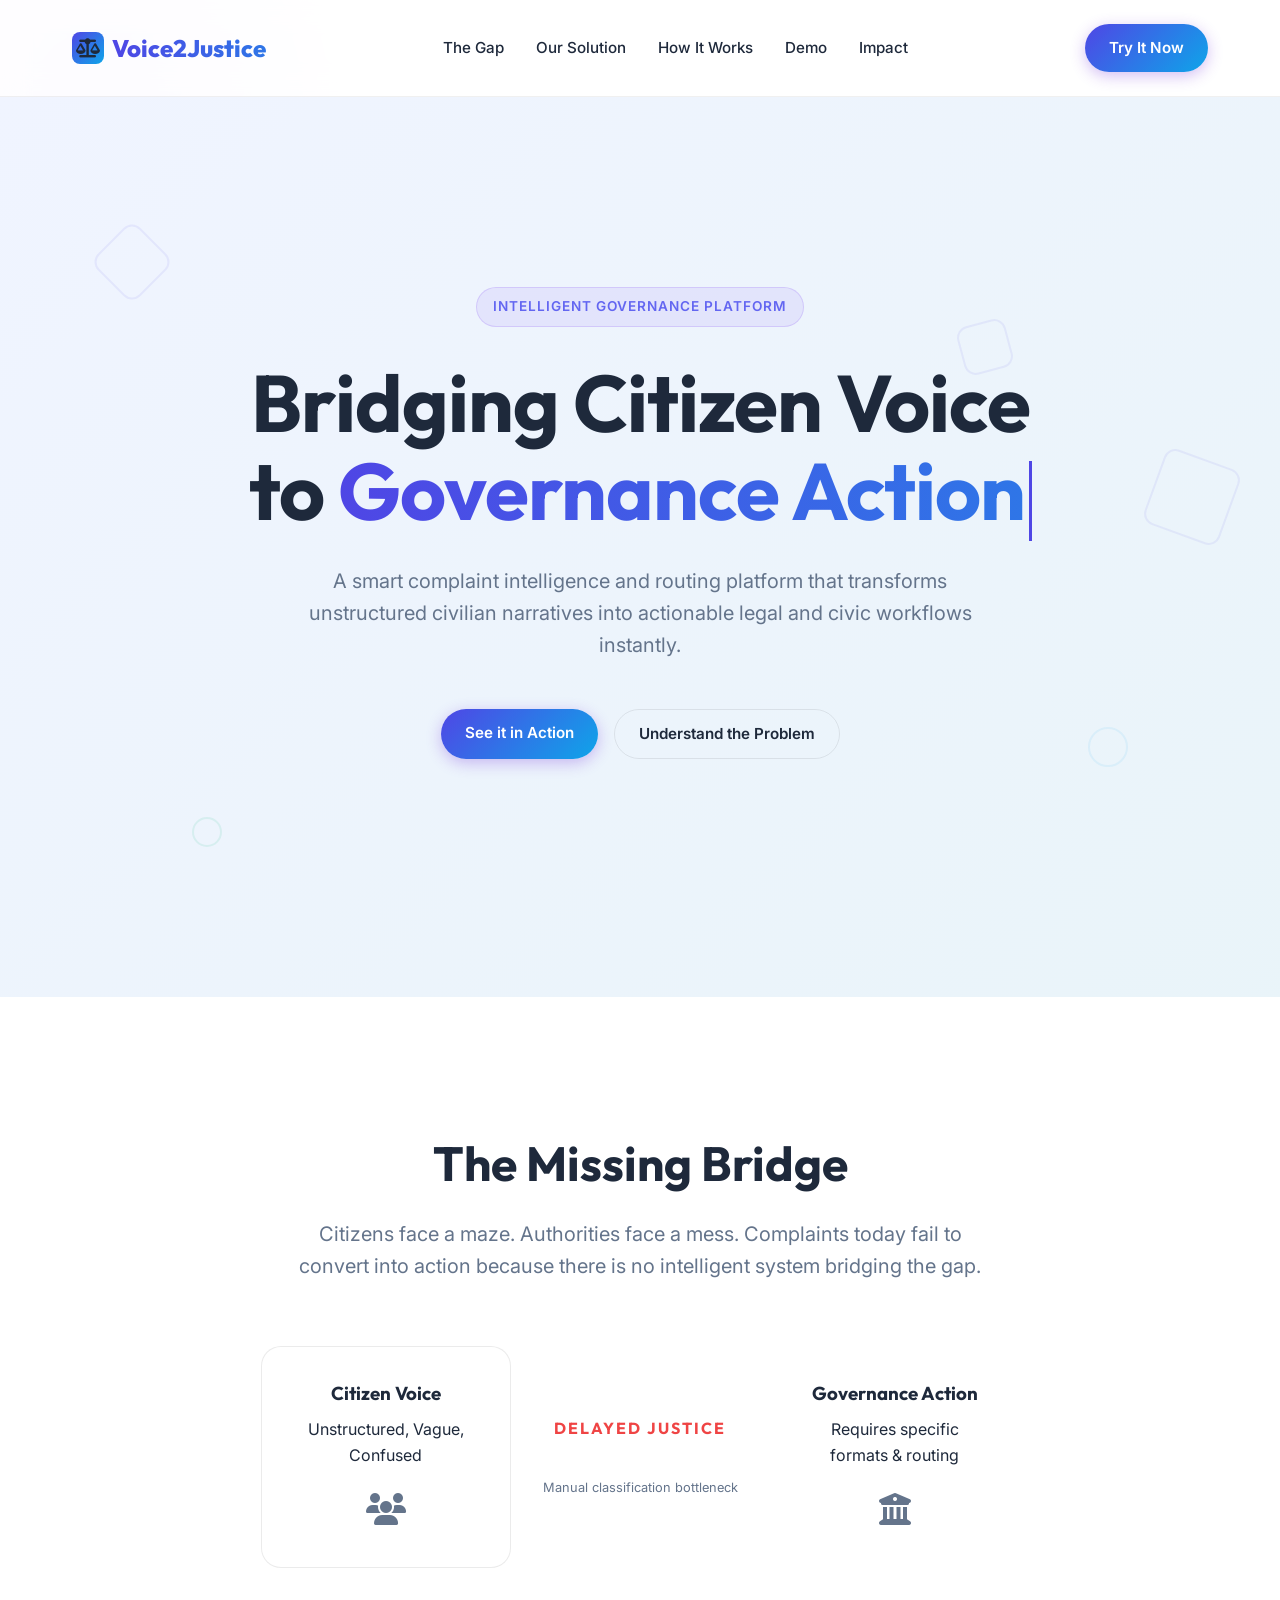
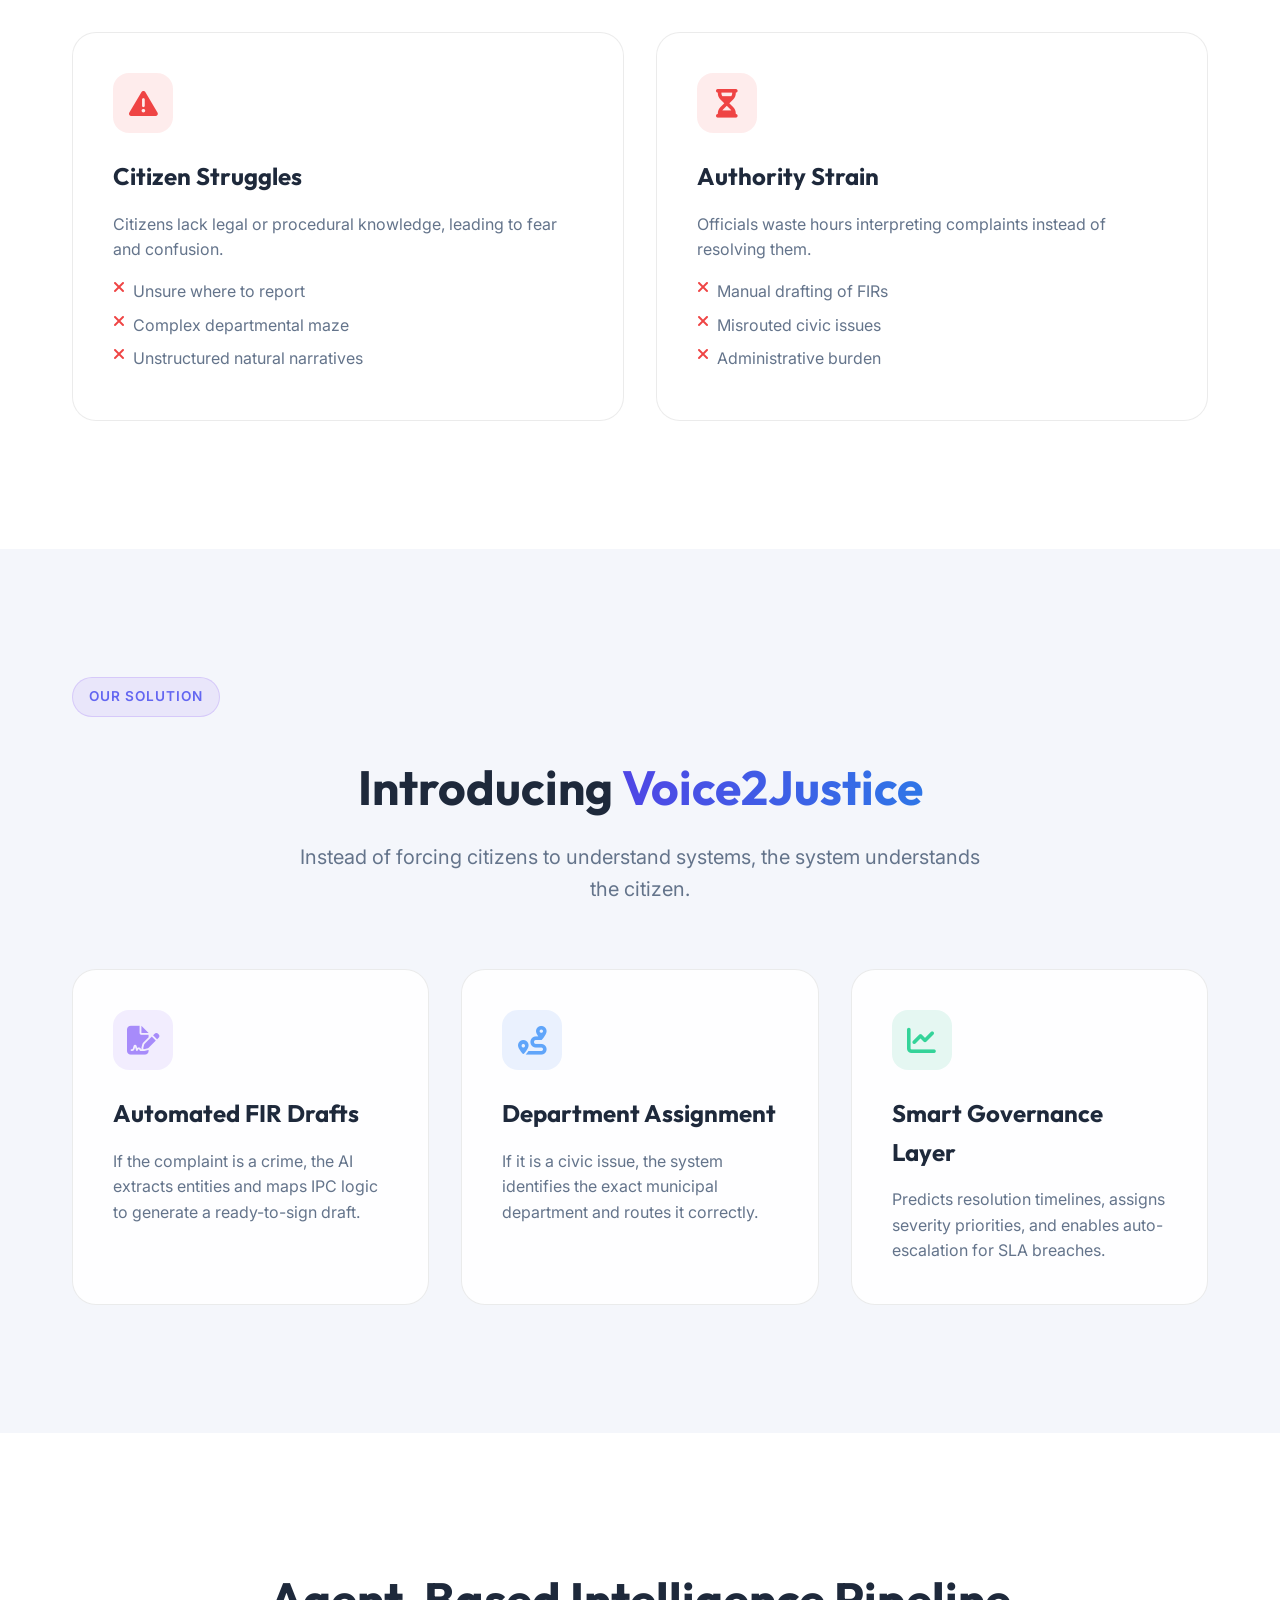
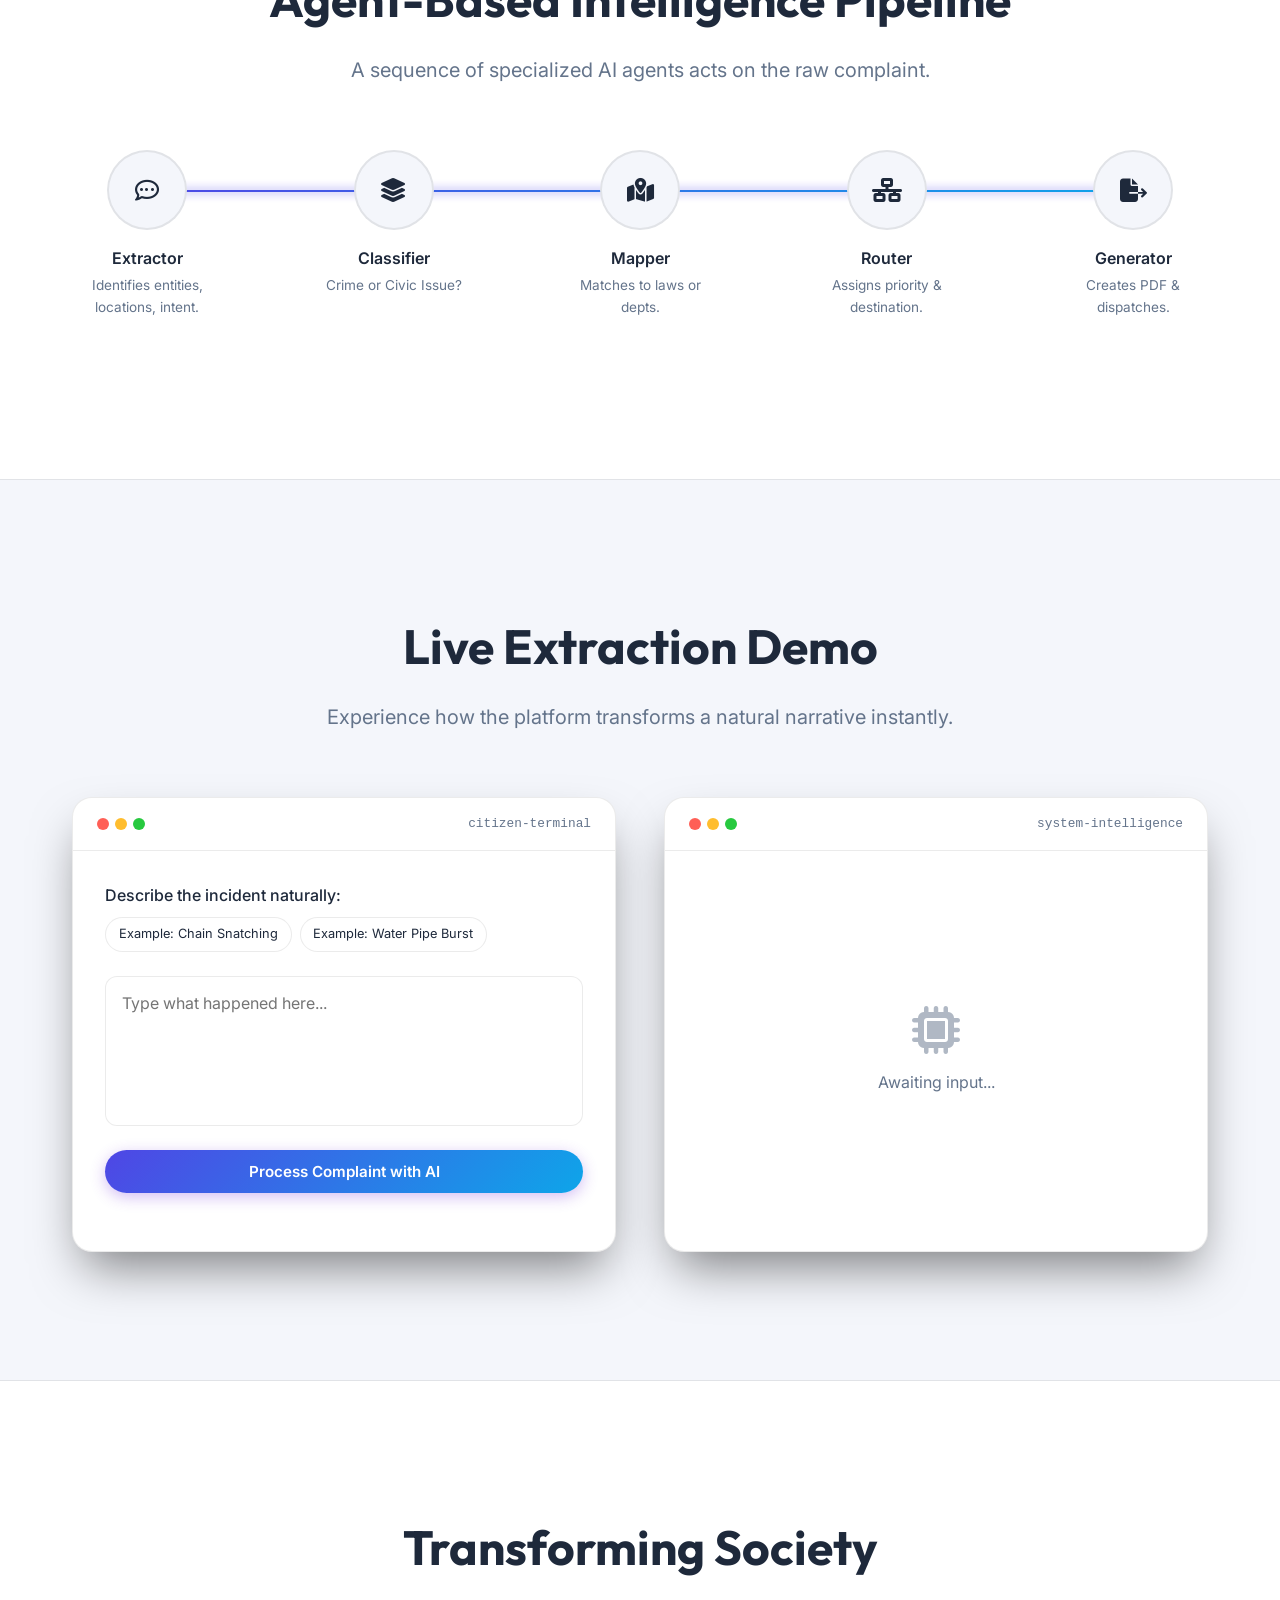
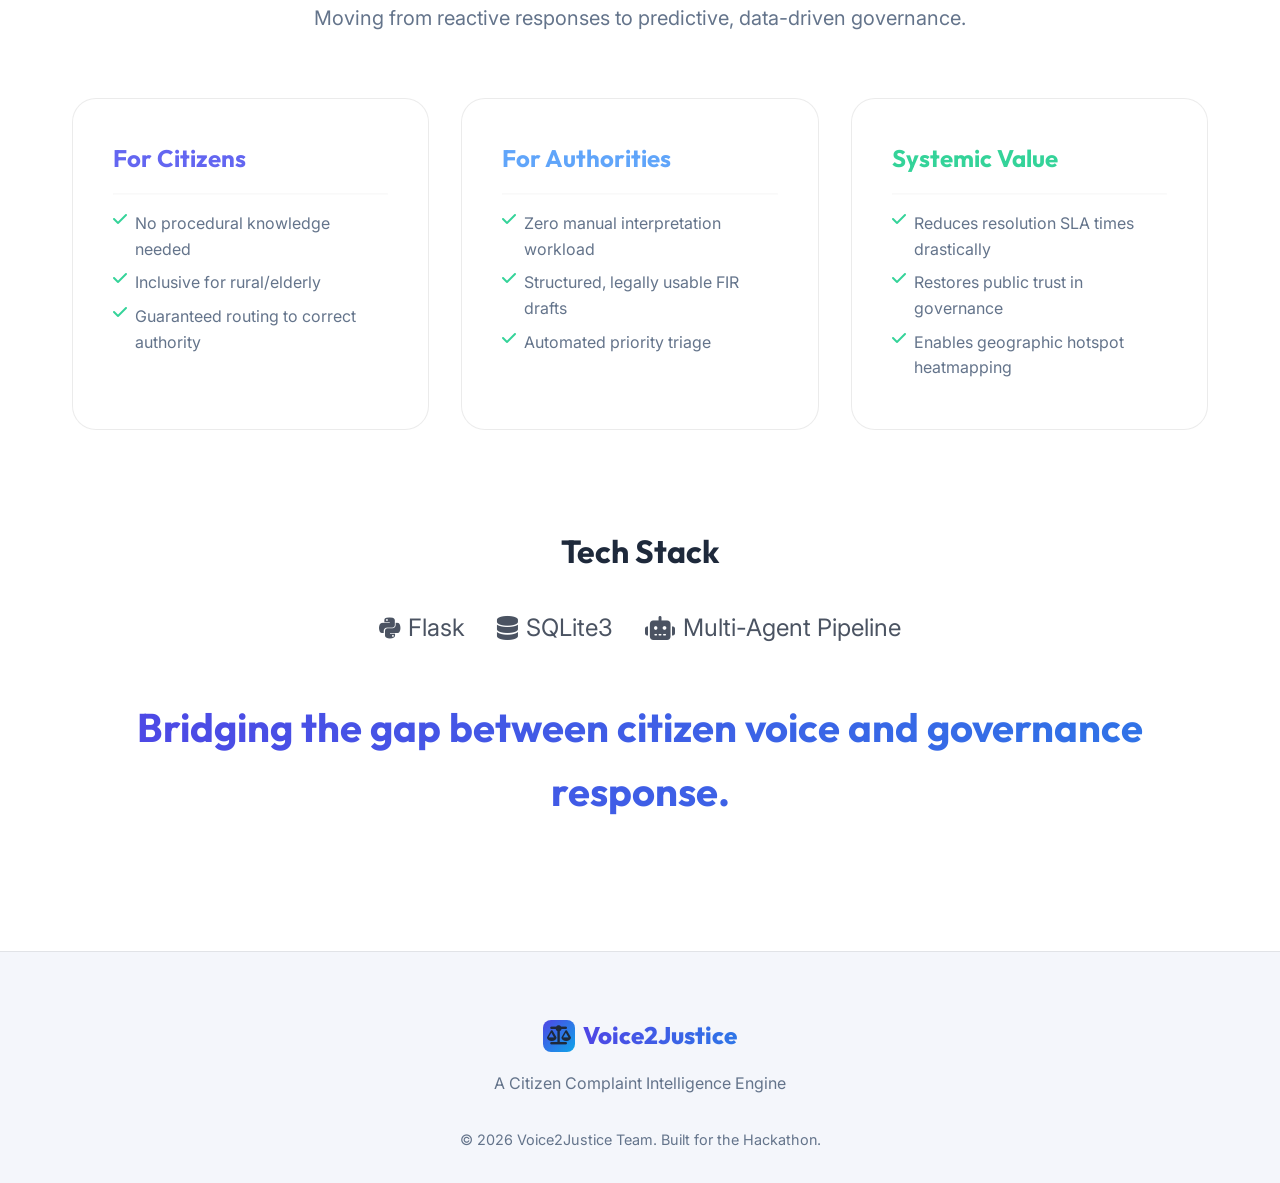
==== index.html @ aa85184d "Add files via upload" ====
<!DOCTYPE html>
<html lang="en">

<head>
    <meta charset="UTF-8">
    <meta name="viewport" content="width=device-width, initial-scale=1.0">
    <title>Voice2Justice | Citizen Complaint Intelligence</title>
    <meta name="description" content="A Citizen Complaint Intelligence & Governance Routing Platform.">
    <link rel="stylesheet" href="https://cdnjs.cloudflare.com/ajax/libs/font-awesome/6.4.0/css/all.min.css">
    <link
        href="https://fonts.googleapis.com/css2?family=Outfit:wght@300;400;500;600;700;800&family=Inter:wght@400;500;600&display=swap"
        rel="stylesheet">
    <style>
        :root {
            --bg-dark: #ffffff;
            --bg-darker: #f4f6fb;
            --bg-card: rgba(255, 255, 255, .9);
            --border-light: rgba(0, 0, 0, .08);
            --primary: #4f46e5;
            --primary-light: #6366f1;
            --secondary: #0ea5e9;
            --accent: #10b981;
            --accent-red: #ef4444;
            --text-main: #1e293b;
            --text-muted: #64748b;
            --gradient-main: linear-gradient(135deg, #4f46e5 0%, #0ea5e9 100%);
            --gradient-text: linear-gradient(to right, #4f46e5, #0ea5e9);
            --glass-bg: rgba(255, 255, 255, .85);
            --glass-border: rgba(0, 0, 0, .06);
            --glass-blur: blur(14px)
        }

        * {
            margin: 0;
            padding: 0;
            box-sizing: border-box
        }

        html {
            scroll-behavior: smooth;
            font-family: 'Inter', sans-serif;
            color: var(--text-main);
            background-color: var(--bg-dark)
        }

        body {
            overflow-x: hidden;
            line-height: 1.6
        }

        h1,
        h2,
        h3,
        h4,
        .brand {
            font-family: 'Outfit', sans-serif
        }

        .bg-glow {
            position: fixed;
            width: 600px;
            height: 600px;
            background: radial-gradient(circle, rgba(139, 92, 246, .15) 0%, rgba(10, 10, 15, 0) 70%);
            top: -200px;
            left: -200px;
            border-radius: 50%;
            pointer-events: none;
            z-index: -1
        }

        .bg-glow-2 {
            position: fixed;
            width: 500px;
            height: 500px;
            background: radial-gradient(circle, rgba(37, 99, 235, .1) 0%, rgba(10, 10, 15, 0) 70%);
            bottom: -100px;
            right: -100px;
            border-radius: 50%;
            pointer-events: none;
            z-index: -1
        }

        .container {
            max-width: 1200px;
            margin: 0 auto;
            padding: 0 2rem
        }

        .text-gradient {
            background: var(--gradient-text);
            -webkit-background-clip: text;
            -webkit-text-fill-color: transparent;
            background-clip: text
        }

        .section-title {
            font-size: 3rem;
            font-weight: 700;
            margin-bottom: 1rem;
            text-align: center
        }

        .section-subtitle {
            text-align: center;
            color: var(--text-muted);
            font-size: 1.25rem;
            max-width: 700px;
            margin: 0 auto 4rem auto
        }

        section {
            padding: 8rem 0
        }

        nav {
            position: fixed;
            top: 0;
            width: 100%;
            padding: 1.5rem 0;
            background: var(--glass-bg);
            backdrop-filter: var(--glass-blur);
            -webkit-backdrop-filter: var(--glass-blur);
            border-bottom: 1px solid var(--glass-border);
            z-index: 100;
            transition: all .3s ease
        }

        .nav-content {
            display: flex;
            justify-content: space-between;
            align-items: center
        }

        .logo {
            font-size: 1.5rem;
            font-weight: 800;
            display: flex;
            align-items: center;
            gap: .5rem
        }

        .logo-icon {
            width: 32px;
            height: 32px;
            background: var(--gradient-main);
            border-radius: 8px;
            display: flex;
            align-items: center;
            justify-content: center;
            font-size: 1.2rem
        }

        .nav-links {
            display: flex;
            gap: 2rem;
            list-style: none
        }

        .nav-links a {
            color: var(--text-main);
            text-decoration: none;
            font-size: .95rem;
            font-weight: 500;
            transition: color .3s ease
        }

        .nav-links a:hover {
            color: var(--primary-light)
        }

        .btn {
            padding: .75rem 1.5rem;
            border-radius: 30px;
            font-weight: 600;
            text-decoration: none;
            transition: all .3s ease;
            cursor: pointer;
            border: none;
            font-family: inherit;
            font-size: .95rem
        }

        .btn-primary {
            background: var(--gradient-main);
            color: #fff;
            box-shadow: 0 4px 15px rgba(109, 40, 217, .3)
        }

        .btn-primary:hover {
            transform: translateY(-2px);
            box-shadow: 0 8px 25px rgba(109, 40, 217, .5)
        }

        .btn-outline {
            background: transparent;
            border: 1px solid var(--border-light);
            color: var(--text-main)
        }

        .btn-outline:hover {
            border-color: var(--primary-light);
            background: rgba(139, 92, 246, .1)
        }

        .hero {
            min-height: 100vh;
            display: flex;
            align-items: center;
            padding-top: 5rem;
            position: relative
        }

        .hero-content {
            text-align: center;
            max-width: 900px;
            margin: 0 auto
        }

        .badge {
            display: inline-block;
            padding: .5rem 1rem;
            background: rgba(139, 92, 246, .1);
            border: 1px solid rgba(139, 92, 246, .2);
            border-radius: 20px;
            color: var(--primary-light);
            font-size: .85rem;
            font-weight: 600;
            letter-spacing: 1px;
            text-transform: uppercase;
            margin-bottom: 2rem
        }

        .hero h1 {
            font-size: 5rem;
            line-height: 1.1;
            margin-bottom: 1.5rem;
            letter-spacing: -1px
        }

        .hero p {
            font-size: 1.25rem;
            color: var(--text-muted);
            margin-bottom: 3rem;
            max-width: 700px;
            margin-left: auto;
            margin-right: auto
        }

        .hero-cta {
            display: flex;
            gap: 1rem;
            justify-content: center
        }

        .problem-grid,
        .solution-grid,
        .impact-grid {
            display: grid;
            grid-template-columns: repeat(auto-fit, minmax(300px, 1fr));
            gap: 2rem;
            margin-top: 4rem
        }

        .card {
            background: var(--bg-card);
            border: 1px solid var(--border-light);
            border-radius: 24px;
            padding: 2.5rem;
            transition: all .4s ease;
            position: relative;
            overflow: hidden
        }

        .card::before {
            content: '';
            position: absolute;
            top: 0;
            left: 0;
            width: 100%;
            height: 100%;
            background: linear-gradient(135deg, rgba(255, 255, 255, .05) 0%, rgba(255, 255, 255, 0) 100%);
            opacity: 0;
            transition: opacity .4s ease
        }

        .card:hover {
            transform: translateY(-10px);
            border-color: rgba(255, 255, 255, .2);
            box-shadow: 0 20px 40px rgba(0, 0, 0, .4)
        }

        .card:hover::before {
            opacity: 1
        }

        .card-icon {
            width: 60px;
            height: 60px;
            border-radius: 16px;
            display: flex;
            align-items: center;
            justify-content: center;
            font-size: 1.8rem;
            margin-bottom: 1.5rem;
            background: rgba(255, 255, 255, .05)
        }

        .icon-red {
            background: rgba(239, 68, 68, .1);
            color: #ef4444
        }

        .icon-purple {
            background: rgba(139, 92, 246, .1);
            color: #a78bfa
        }

        .icon-green {
            background: rgba(16, 185, 129, .1);
            color: #34d399
        }

        .icon-blue {
            background: rgba(59, 130, 246, .1);
            color: #60a5fa
        }

        .card h3 {
            font-size: 1.5rem;
            margin-bottom: 1rem
        }

        .card p {
            color: var(--text-muted)
        }

        .card ul {
            list-style-type: none;
            margin-top: 1rem
        }

        .card ul li {
            margin-bottom: .5rem;
            display: flex;
            align-items: flex-start;
            gap: .5rem;
            color: var(--text-muted)
        }

        .bridge-visual {
            display: flex;
            align-items: center;
            justify-content: center;
            gap: 2rem;
            margin: 4rem 0;
            flex-wrap: wrap
        }

        .bridge-node {
            background: var(--bg-card);
            border: 1px solid var(--border-light);
            padding: 2rem;
            border-radius: 20px;
            text-align: center;
            width: 250px;
            position: relative
        }

        .bridge-node h3 {
            margin-bottom: .5rem
        }

        .bridge-gap {
            display: flex;
            flex-direction: column;
            align-items: center;
            gap: 1rem
        }

        .gap-line {
            height: 4px;
            width: 100px;
            background: rgba(255, 255, 255, .1);
            position: relative;
            overflow: hidden
        }

        .gap-line::after {
            content: '';
            position: absolute;
            top: 0;
            left: -100%;
            width: 100%;
            height: 100%;
            background: var(--gradient-main);
            animation: slideRight 3s infinite ease-in-out
        }

        @keyframes slideRight {
            0% {
                left: -100%
            }

            50% {
                left: 0
            }

            100% {
                left: 100%
            }
        }

        .pipeline {
            display: flex;
            justify-content: space-between;
            margin-top: 4rem;
            position: relative;
            overflow-x: auto;
            padding-bottom: 2rem
        }

        .pipeline::before {
            content: '';
            position: absolute;
            top: 40px;
            left: 5%;
            right: 5%;
            height: 2px;
            background: var(--border-light);
            z-index: 0
        }

        .pipeline::after {
            content: '';
            position: absolute;
            top: 40px;
            left: 5%;
            width: 0;
            height: 2px;
            background: var(--gradient-main);
            z-index: 1;
            transition: width 1s ease;
            box-shadow: 0 0 10px var(--primary)
        }

        .pipeline.animated::after {
            width: 90%
        }

        .pipeline-step {
            position: relative;
            z-index: 2;
            display: flex;
            flex-direction: column;
            align-items: center;
            text-align: center;
            width: 150px;
            opacity: 0;
            transform: translateY(20px);
            transition: all .5s ease
        }

        .pipeline.animated .pipeline-step {
            opacity: 1;
            transform: translateY(0)
        }

        .pipeline.animated .pipeline-step:nth-child(1) {
            transition-delay: .2s
        }

        .pipeline.animated .pipeline-step:nth-child(2) {
            transition-delay: .4s
        }

        .pipeline.animated .pipeline-step:nth-child(3) {
            transition-delay: .6s
        }

        .pipeline.animated .pipeline-step:nth-child(4) {
            transition-delay: .8s
        }

        .pipeline.animated .pipeline-step:nth-child(5) {
            transition-delay: 1s
        }

        .step-icon {
            width: 80px;
            height: 80px;
            background: var(--bg-darker);
            border: 2px solid var(--border-light);
            border-radius: 50%;
            display: flex;
            align-items: center;
            justify-content: center;
            font-size: 1.5rem;
            margin-bottom: 1rem;
            transition: all .3s ease
        }

        .pipeline.animated .pipeline-step:hover .step-icon {
            background: var(--primary);
            border-color: var(--primary-light);
            box-shadow: 0 0 20px rgba(139, 92, 246, .4);
            transform: scale(1.1)
        }

        .step-title {
            font-weight: 600;
            margin-bottom: .25rem
        }

        .step-desc {
            font-size: .85rem;
            color: var(--text-muted)
        }

        .demo-section {
            background: var(--bg-darker);
            position: relative;
            border-top: 1px solid var(--border-light);
            border-bottom: 1px solid var(--border-light)
        }

        .demo-container {
            display: flex;
            gap: 3rem;
            margin-top: 3rem;
            align-items: flex-start
        }

        .demo-input-card,
        .demo-output-card {
            flex: 1;
            background: var(--bg-dark);
            border: 1px solid var(--border-light);
            border-radius: 20px;
            overflow: hidden;
            box-shadow: 0 25px 50px -12px rgba(0, 0, 0, .5)
        }

        .demo-header {
            padding: 1rem 1.5rem;
            background: rgba(255, 255, 255, .02);
            border-bottom: 1px solid var(--border-light);
            display: flex;
            align-items: center;
            justify-content: space-between
        }

        .mac-dots {
            display: flex;
            gap: 6px
        }

        .dot {
            width: 12px;
            height: 12px;
            border-radius: 50%
        }

        .dot:nth-child(1) {
            background: #ff5f56
        }

        .dot:nth-child(2) {
            background: #ffbd2e
        }

        .dot:nth-child(3) {
            background: #27c93f
        }

        .demo-body {
            padding: 2rem;
            min-height: 400px;
            display: flex;
            flex-direction: column
        }

        .demo-textarea {
            width: 100%;
            height: 150px;
            background: rgba(255, 255, 255, .03);
            border: 1px solid var(--border-light);
            border-radius: 12px;
            padding: 1rem;
            color: var(--text-main);
            font-family: inherit;
            font-size: 1rem;
            resize: none;
            margin-bottom: 1.5rem;
            transition: all .3s
        }

        .demo-textarea:focus {
            outline: none;
            border-color: var(--primary);
            background: rgba(139, 92, 246, .05)
        }

        .demo-suggestions {
            display: flex;
            gap: .5rem;
            margin-bottom: 1.5rem;
            flex-wrap: wrap
        }

        .suggestion {
            padding: .4rem .8rem;
            background: rgba(255, 255, 255, .05);
            border: 1px solid var(--border-light);
            border-radius: 20px;
            font-size: .8rem;
            cursor: pointer;
            transition: all .2s;
            color: var(--text-main)
        }

        .suggestion:hover {
            background: rgba(255, 255, 255, .1)
        }

        .output-placeholder {
            display: flex;
            flex-direction: column;
            align-items: center;
            justify-content: center;
            height: 100%;
            color: var(--text-muted);
            flex: 1
        }

        .output-placeholder i {
            font-size: 3rem;
            margin-bottom: 1rem;
            opacity: .5
        }

        .processing-state {
            display: none;
            flex-direction: column;
            align-items: center;
            justify-content: center;
            flex: 1
        }

        .spinner {
            width: 50px;
            height: 50px;
            border: 3px solid rgba(139, 92, 246, .3);
            border-radius: 50%;
            border-top-color: var(--primary);
            animation: spin 1s ease-in-out infinite;
            margin-bottom: 1rem
        }

        @keyframes spin {
            to {
                transform: rotate(360deg)
            }
        }

        .output-result {
            display: none;
            flex-direction: column;
            gap: 1rem;
            animation: fadeIn .5s ease
        }

        @keyframes fadeIn {
            from {
                opacity: 0;
                transform: translateY(10px)
            }

            to {
                opacity: 1;
                transform: translateY(0)
            }
        }

        .result-card {
            background: rgba(255, 255, 255, .03);
            border: 1px solid var(--border-light);
            border-radius: 12px;
            padding: 1.5rem
        }

        .result-header {
            display: flex;
            justify-content: space-between;
            margin-bottom: 1rem;
            padding-bottom: .5rem;
            border-bottom: 1px solid var(--border-light);
            flex-wrap: wrap;
            gap: .5rem
        }

        .result-tag {
            padding: .2rem .6rem;
            border-radius: 12px;
            font-size: .75rem;
            font-weight: 600;
            text-transform: uppercase
        }

        .tag-crime {
            background: rgba(239, 68, 68, .2);
            color: #fca5a5
        }

        .tag-civic {
            background: rgba(59, 130, 246, .2);
            color: #93c5fd
        }

        .result-row {
            display: flex;
            margin-bottom: .5rem
        }

        .result-label {
            width: 120px;
            color: var(--text-muted);
            font-size: .85rem;
            text-transform: uppercase;
            font-weight: 600;
            flex-shrink: 0
        }

        .result-value {
            flex: 1;
            font-weight: 500
        }

        footer {
            background: var(--bg-darker);
            padding: 4rem 0 2rem;
            border-top: 1px solid var(--border-light);
            text-align: center
        }

        .footer-content {
            margin-bottom: 2rem
        }

        .copyright {
            color: var(--text-muted);
            font-size: .9rem
        }

        .fade-up {
            opacity: 0;
            transform: translateY(30px);
            transition: opacity .8s ease, transform .8s ease
        }

        .fade-up.visible {
            opacity: 1;
            transform: translateY(0)
        }

        @media(max-width:900px) {
            .hero h1 {
                font-size: 3.5rem
            }

            .demo-container {
                flex-direction: column
            }

            .pipeline {
                flex-direction: column;
                align-items: flex-start;
                gap: 2rem;
                padding-left: 2rem
            }

            .pipeline::before {
                top: 0;
                left: 40px;
                width: 2px;
                height: 100%
            }

            .pipeline::after {
                top: 0;
                left: 40px;
                width: 2px;
                height: 0;
                transition: height 1s ease
            }

            .pipeline.animated::after {
                width: 2px;
                height: 90%
            }

            .pipeline-step {
                flex-direction: row;
                text-align: left;
                width: 100%;
                gap: 1.5rem
            }

            .step-icon {
                margin-bottom: 0;
                width: 60px;
                height: 60px;
                z-index: 10;
                background: var(--bg-dark)
            }
        }

        @media(max-width:600px) {
            .hero h1 {
                font-size: 2.5rem
            }

            .section-title {
                font-size: 2rem
            }

            .nav-links {
                display: none
            }
        }

        /* Animated Background */
        #particles-canvas {
            position: fixed;
            top: 0;
            left: 0;
            width: 100%;
            height: 100%;
            z-index: 0;
            pointer-events: none;
        }

        .bg-glow {
            animation: floatGlow1 8s ease-in-out infinite alternate;
        }

        .bg-glow-2 {
            animation: floatGlow2 10s ease-in-out infinite alternate;
        }

        @keyframes floatGlow1 {
            0% {
                transform: translate(0, 0) scale(1);
            }

            100% {
                transform: translate(80px, 60px) scale(1.2);
            }
        }

        @keyframes floatGlow2 {
            0% {
                transform: translate(0, 0) scale(1);
            }

            100% {
                transform: translate(-60px, -40px) scale(1.15);
            }
        }

        .hero {
            background: linear-gradient(135deg, #f0f4ff 0%, #e8f4f8 30%, #faf5ff 60%, #f0f9ff 100%);
            background-size: 400% 400%;
            animation: gradientShift 12s ease infinite;
        }

        @keyframes gradientShift {
            0% {
                background-position: 0% 50%;
            }

            50% {
                background-position: 100% 50%;
            }

            100% {
                background-position: 0% 50%;
            }
        }

        nav,
        section,
        footer {
            position: relative;
            z-index: 1;
        }

        /* ===== MORE ANIMATIONS ===== */

        /* Shimmer sweep on gradient text */
        .text-gradient {
            background-size: 200% auto;
            animation: shimmer 4s linear infinite;
        }

        @keyframes shimmer {
            0% {
                background-position: 0% center;
            }

            100% {
                background-position: 200% center;
            }
        }

        /* Pulse glow on card icons */
        .card-icon {
            animation: iconPulse 3s ease-in-out infinite;
        }

        @keyframes iconPulse {

            0%,
            100% {
                box-shadow: 0 0 0 0 rgba(79, 70, 229, 0);
            }

            50% {
                box-shadow: 0 0 20px 4px rgba(79, 70, 229, 0.12);
            }
        }

        /* 3D tilt on cards */
        .card {
            transform-style: preserve-3d;
            perspective: 1000px;
            transition: all 0.4s ease, transform 0.3s ease;
        }

        .card:hover {
            transform: translateY(-10px) rotateX(2deg) rotateY(-2deg);
            box-shadow: 0 25px 50px rgba(79, 70, 229, 0.08), 0 10px 20px rgba(0, 0, 0, 0.06);
        }

        /* Ripple effect on buttons */
        .btn {
            position: relative;
            overflow: hidden;
        }

        .btn::after {
            content: '';
            position: absolute;
            width: 0;
            height: 0;
            background: rgba(255, 255, 255, 0.3);
            border-radius: 50%;
            transform: translate(-50%, -50%);
            transition: width 0.6s ease, height 0.6s ease, opacity 0.6s ease;
            opacity: 0;
            pointer-events: none;
        }

        .btn:active::after {
            width: 300px;
            height: 300px;
            opacity: 1;
            transition: 0s;
        }

        /* Badge bounce entrance */
        .badge {
            animation: bounceIn 1s ease-out;
        }

        @keyframes bounceIn {
            0% {
                opacity: 0;
                transform: scale(0.3) translateY(-30px);
            }

            50% {
                opacity: 1;
                transform: scale(1.05) translateY(0);
            }

            70% {
                transform: scale(0.95);
            }

            100% {
                transform: scale(1);
            }
        }

        /* Hero H1 slide up entrance */
        .hero h1 {
            animation: slideUp 0.8s ease-out 0.3s both;
        }

        @keyframes slideUp {
            from {
                opacity: 0;
                transform: translateY(40px);
            }

            to {
                opacity: 1;
                transform: translateY(0);
            }
        }

        /* Hero paragraph fade in */
        .hero p {
            animation: slideUp 0.8s ease-out 0.6s both;
        }

        /* CTA buttons stagger */
        .hero-cta {
            animation: slideUp 0.8s ease-out 0.9s both;
        }

        /* Typing cursor */
        .typing-cursor {
            display: inline-block;
            width: 3px;
            height: 1em;
            background: var(--primary);
            margin-left: 4px;
            animation: blink 0.8s step-end infinite;
            vertical-align: text-bottom;
        }

        @keyframes blink {

            0%,
            100% {
                opacity: 1;
            }

            50% {
                opacity: 0;
            }
        }

        /* Floating geometric shapes */
        .floating-shapes {
            position: absolute;
            top: 0;
            left: 0;
            width: 100%;
            height: 100%;
            overflow: hidden;
            pointer-events: none;
            z-index: 0;
        }

        .shape {
            position: absolute;
            border: 2px solid rgba(79, 70, 229, 0.08);
            border-radius: 12px;
            animation: floatShape 15s ease-in-out infinite;
        }

        .shape:nth-child(1) {
            width: 60px;
            height: 60px;
            top: 15%;
            left: 8%;
            animation-delay: 0s;
            animation-duration: 18s;
            transform: rotate(45deg);
        }

        .shape:nth-child(2) {
            width: 40px;
            height: 40px;
            top: 70%;
            left: 85%;
            animation-delay: 2s;
            animation-duration: 14s;
            border-radius: 50%;
            border-color: rgba(14, 165, 233, 0.08);
        }

        .shape:nth-child(3) {
            width: 80px;
            height: 80px;
            top: 40%;
            left: 90%;
            animation-delay: 4s;
            animation-duration: 20s;
            transform: rotate(20deg);
        }

        .shape:nth-child(4) {
            width: 30px;
            height: 30px;
            top: 80%;
            left: 15%;
            animation-delay: 1s;
            animation-duration: 12s;
            border-radius: 50%;
            border-color: rgba(16, 185, 129, 0.1);
        }

        .shape:nth-child(5) {
            width: 50px;
            height: 50px;
            top: 25%;
            left: 75%;
            animation-delay: 3s;
            animation-duration: 16s;
            transform: rotate(-15deg);
        }

        @keyframes floatShape {

            0%,
            100% {
                transform: translateY(0) rotate(0deg);
                opacity: 0.5;
            }

            25% {
                transform: translateY(-30px) rotate(90deg);
                opacity: 1;
            }

            50% {
                transform: translateY(-15px) rotate(180deg);
                opacity: 0.7;
            }

            75% {
                transform: translateY(-40px) rotate(270deg);
                opacity: 1;
            }
        }

        /* Step icons bounce on hover */
        .step-icon {
            transition: all 0.3s cubic-bezier(0.68, -0.55, 0.265, 1.55);
        }

        .pipeline.animated .pipeline-step:hover .step-icon {
            animation: iconBounce 0.5s ease;
        }

        @keyframes iconBounce {
            0% {
                transform: scale(1);
            }

            30% {
                transform: scale(1.25);
            }

            50% {
                transform: scale(0.95);
            }

            70% {
                transform: scale(1.1);
            }

            100% {
                transform: scale(1.1);
            }
        }

        /* Suggestion chips hover bounce */
        .suggestion {
            transition: all 0.3s cubic-bezier(0.68, -0.55, 0.265, 1.55);
        }

        .suggestion:hover {
            transform: translateY(-3px) scale(1.05);
            box-shadow: 0 4px 12px rgba(79, 70, 229, 0.1);
        }

        /* Nav links underline animation */
        .nav-links a {
            position: relative;
        }

        .nav-links a::after {
            content: '';
            position: absolute;
            bottom: -4px;
            left: 0;
            width: 0;
            height: 2px;
            background: var(--gradient-main);
            transition: width 0.3s ease;
            border-radius: 2px;
        }

        .nav-links a:hover::after {
            width: 100%;
        }

        /* Logo icon spin on hover */
        .logo:hover .logo-icon {
            animation: logoSpin 0.6s ease;
        }

        @keyframes logoSpin {
            0% {
                transform: rotateY(0);
            }

            100% {
                transform: rotateY(360deg);
            }
        }

        /* Result card slide in */
        .result-card {
            animation: resultSlideIn 0.6s cubic-bezier(0.16, 1, 0.3, 1);
        }

        @keyframes resultSlideIn {
            from {
                opacity: 0;
                transform: translateY(30px) scale(0.95);
            }

            to {
                opacity: 1;
                transform: translateY(0) scale(1);
            }
        }

        /* Spinner enhanced */
        .spinner {
            border-width: 4px;
            border-color: rgba(79, 70, 229, 0.1) rgba(14, 165, 233, 0.1) rgba(16, 185, 129, 0.1) var(--primary);
        }

        /* Section divider wave */
        .wave-divider {
            position: relative;
            margin-top: -1px;
        }

        .wave-divider svg {
            display: block;
            width: 100%;
            height: 60px;
        }
    </style>
</head>

<body>
    <canvas id="particles-canvas"></canvas>
    <div class="bg-glow"></div>
    <div class="bg-glow-2"></div>

    <nav id="navbar">
        <div class="container nav-content">
            <div class="logo">
                <div class="logo-icon"><i class="fa-solid fa-scale-balanced"></i></div>
                <span class="text-gradient brand">Voice2Justice</span>
            </div>
            <ul class="nav-links">
                <li><a href="#problem">The Gap</a></li>
                <li><a href="#solution">Our Solution</a></li>
                <li><a href="#workflow">How It Works</a></li>
                <li><a href="#demo">Demo</a></li>
                <li><a href="#impact">Impact</a></li>
            </ul>
            <a href="#demo" class="btn btn-primary">Try It Now</a>
        </div>
    </nav>

    <!-- Hero -->
    <section class="hero" id="home">
        <div class="floating-shapes">
            <div class="shape"></div>
            <div class="shape"></div>
            <div class="shape"></div>
            <div class="shape"></div>
            <div class="shape"></div>
        </div>
        <div class="container hero-content fade-up">
            <div class="badge">Intelligent Governance Platform</div>
            <h1>Bridging Citizen Voice to <span class="text-gradient">Governance Action</span><span
                    class="typing-cursor"></span></h1>
            <p>A smart complaint intelligence and routing platform that transforms unstructured civilian narratives into
                actionable legal and civic workflows instantly.</p>
            <div class="hero-cta">
                <a href="#demo" class="btn btn-primary">See it in Action</a>
                <a href="#problem" class="btn btn-outline">Understand the Problem</a>
            </div>
        </div>
    </section>

    <!-- Problem -->
    <section id="problem">
        <div class="container">
            <h2 class="section-title fade-up">The Missing Bridge</h2>
            <p class="section-subtitle fade-up">Citizens face a maze. Authorities face a mess. Complaints today fail to
                convert into action because there is no intelligent system bridging the gap.</p>
            <div class="bridge-visual fade-up">
                <div class="bridge-node">
                    <h3>Citizen Voice</h3>
                    <p class="text-muted">Unstructured, Vague, Confused</p>
                    <div style="margin-top:1rem;font-size:2rem;color:var(--text-muted)"><i
                            class="fa-solid fa-users"></i></div>
                </div>
                <div class="bridge-gap">
                    <span
                        style="color:var(--accent-red);font-weight:bold;font-family:'Outfit';letter-spacing:2px">DELAYED
                        JUSTICE</span>
                    <div class="gap-line"></div>
                    <span style="color:var(--text-muted);font-size:.8rem">Manual classification bottleneck</span>
                </div>
                <div class="bridge-node" style="border-color:rgba(255,255,255,.1)">
                    <h3>Governance Action</h3>
                    <p class="text-muted">Requires specific formats & routing</p>
                    <div style="margin-top:1rem;font-size:2rem;color:var(--text-muted)"><i
                            class="fa-solid fa-building-columns"></i></div>
                </div>
            </div>
            <div class="problem-grid">
                <div class="card fade-up">
                    <div class="card-icon icon-red"><i class="fa-solid fa-triangle-exclamation"></i></div>
                    <h3>Citizen Struggles</h3>
                    <p>Citizens lack legal or procedural knowledge, leading to fear and confusion.</p>
                    <ul>
                        <li><i class="fa-solid fa-xmark" style="color:#ef4444"></i> Unsure where to report</li>
                        <li><i class="fa-solid fa-xmark" style="color:#ef4444"></i> Complex departmental maze</li>
                        <li><i class="fa-solid fa-xmark" style="color:#ef4444"></i> Unstructured natural narratives</li>
                    </ul>
                </div>
                <div class="card fade-up" style="transition-delay:.1s">
                    <div class="card-icon icon-red"><i class="fa-solid fa-hourglass-half"></i></div>
                    <h3>Authority Strain</h3>
                    <p>Officials waste hours interpreting complaints instead of resolving them.</p>
                    <ul>
                        <li><i class="fa-solid fa-xmark" style="color:#ef4444"></i> Manual drafting of FIRs</li>
                        <li><i class="fa-solid fa-xmark" style="color:#ef4444"></i> Misrouted civic issues</li>
                        <li><i class="fa-solid fa-xmark" style="color:#ef4444"></i> Administrative burden</li>
                    </ul>
                </div>
            </div>
        </div>
    </section>

    <!-- Solution -->
    <section id="solution" style="background:var(--bg-darker);position:relative">
        <div class="container">
            <div class="badge fade-up">Our Solution</div>
            <h2 class="section-title fade-up">Introducing <span class="text-gradient">Voice2Justice</span></h2>
            <p class="section-subtitle fade-up">Instead of forcing citizens to understand systems, the system
                understands the citizen.</p>
            <div class="solution-grid">
                <div class="card fade-up">
                    <div class="card-icon icon-purple"><i class="fa-solid fa-file-signature"></i></div>
                    <h3>Automated FIR Drafts</h3>
                    <p>If the complaint is a crime, the AI extracts entities and maps IPC logic to generate a
                        ready-to-sign draft.</p>
                </div>
                <div class="card fade-up" style="transition-delay:.1s">
                    <div class="card-icon icon-blue"><i class="fa-solid fa-route"></i></div>
                    <h3>Department Assignment</h3>
                    <p>If it is a civic issue, the system identifies the exact municipal department and routes it
                        correctly.</p>
                </div>
                <div class="card fade-up" style="transition-delay:.2s">
                    <div class="card-icon icon-green"><i class="fa-solid fa-chart-line"></i></div>
                    <h3>Smart Governance Layer</h3>
                    <p>Predicts resolution timelines, assigns severity priorities, and enables auto-escalation for SLA
                        breaches.</p>
                </div>
            </div>
        </div>
    </section>

    <!-- Pipeline -->
    <section id="workflow">
        <div class="container">
            <h2 class="section-title fade-up">Agent-Based Intelligence Pipeline</h2>
            <p class="section-subtitle fade-up">A sequence of specialized AI agents acts on the raw complaint.</p>
            <div class="pipeline fade-up" id="pipeline-anim">
                <div class="pipeline-step">
                    <div class="step-icon"><i class="fa-regular fa-comment-dots"></i></div>
                    <div class="step-title">Extractor</div>
                    <div class="step-desc">Identifies entities, locations, intent.</div>
                </div>
                <div class="pipeline-step">
                    <div class="step-icon"><i class="fa-solid fa-layer-group"></i></div>
                    <div class="step-title">Classifier</div>
                    <div class="step-desc">Crime or Civic Issue?</div>
                </div>
                <div class="pipeline-step">
                    <div class="step-icon"><i class="fa-solid fa-map-location-dot"></i></div>
                    <div class="step-title">Mapper</div>
                    <div class="step-desc">Matches to laws or depts.</div>
                </div>
                <div class="pipeline-step">
                    <div class="step-icon"><i class="fa-solid fa-network-wired"></i></div>
                    <div class="step-title">Router</div>
                    <div class="step-desc">Assigns priority & destination.</div>
                </div>
                <div class="pipeline-step">
                    <div class="step-icon"><i class="fa-solid fa-file-export"></i></div>
                    <div class="step-title">Generator</div>
                    <div class="step-desc">Creates PDF & dispatches.</div>
                </div>
            </div>
        </div>
    </section>

    <!-- Demo -->
    <section class="demo-section" id="demo">
        <div class="container">
            <h2 class="section-title fade-up">Live Extraction Demo</h2>
            <p class="section-subtitle fade-up">Experience how the platform transforms a natural narrative instantly.
            </p>
            <div class="demo-container fade-up">
                <div class="demo-input-card">
                    <div class="demo-header">
                        <div class="mac-dots">
                            <div class="dot"></div>
                            <div class="dot"></div>
                            <div class="dot"></div>
                        </div>
                        <span
                            style="font-size:.8rem;font-family:monospace;color:var(--text-muted)">citizen-terminal</span>
                    </div>
                    <div class="demo-body">
                        <label style="margin-bottom:.5rem;display:block;font-weight:500">Describe the incident
                            naturally:</label>
                        <div class="demo-suggestions">
                            <div class="suggestion" id="ex-crime">Example: Chain Snatching</div>
                            <div class="suggestion" id="ex-civic">Example: Water Pipe Burst</div>
                        </div>
                        <textarea id="demo-input" class="demo-textarea"
                            placeholder="Type what happened here..."></textarea>
                        <button id="process-btn" class="btn btn-primary" style="width:100%">Process Complaint with
                            AI</button>
                    </div>
                </div>
                <div class="demo-output-card">
                    <div class="demo-header">
                        <div class="mac-dots">
                            <div class="dot"></div>
                            <div class="dot"></div>
                            <div class="dot"></div>
                        </div>
                        <span
                            style="font-size:.8rem;font-family:monospace;color:var(--text-muted)">system-intelligence</span>
                    </div>
                    <div class="demo-body">
                        <div id="output-placeholder" class="output-placeholder">
                            <i class="fa-solid fa-microchip"></i>
                            <p>Awaiting input...</p>
                        </div>
                        <div id="processing-state" class="processing-state">
                            <div class="spinner"></div>
                            <p style="color:var(--primary-light);font-family:monospace">Agent pipeline running...</p>
                            <div style="font-size:.75rem;color:var(--text-muted);margin-top:.5rem" id="processing-text">
                                Extracting entities...</div>
                        </div>
                        <div id="output-result" class="output-result"></div>
                    </div>
                </div>
            </div>
        </div>
    </section>

    <!-- Impact -->
    <section id="impact">
        <div class="container">
            <h2 class="section-title fade-up">Transforming Society</h2>
            <p class="section-subtitle fade-up">Moving from reactive responses to predictive, data-driven governance.
            </p>
            <div class="impact-grid" style="margin-top:3rem">
                <div class="card fade-up">
                    <h3 style="color:var(--primary-light)">For Citizens</h3>
                    <hr style="border-color:var(--border-light);margin:.5rem 0 1rem;opacity:.3">
                    <ul style="margin-top:0">
                        <li><i class="fa-solid fa-check" style="color:#34d399"></i> No procedural knowledge needed</li>
                        <li><i class="fa-solid fa-check" style="color:#34d399"></i> Inclusive for rural/elderly</li>
                        <li><i class="fa-solid fa-check" style="color:#34d399"></i> Guaranteed routing to correct
                            authority</li>
                    </ul>
                </div>
                <div class="card fade-up" style="transition-delay:.1s">
                    <h3 style="color:#60a5fa">For Authorities</h3>
                    <hr style="border-color:var(--border-light);margin:.5rem 0 1rem;opacity:.3">
                    <ul style="margin-top:0">
                        <li><i class="fa-solid fa-check" style="color:#34d399"></i> Zero manual interpretation workload
                        </li>
                        <li><i class="fa-solid fa-check" style="color:#34d399"></i> Structured, legally usable FIR
                            drafts</li>
                        <li><i class="fa-solid fa-check" style="color:#34d399"></i> Automated priority triage</li>
                    </ul>
                </div>
                <div class="card fade-up" style="transition-delay:.2s">
                    <h3 style="color:#34d399">Systemic Value</h3>
                    <hr style="border-color:var(--border-light);margin:.5rem 0 1rem;opacity:.3">
                    <ul style="margin-top:0">
                        <li><i class="fa-solid fa-check" style="color:#34d399"></i> Reduces resolution SLA times
                            drastically</li>
                        <li><i class="fa-solid fa-check" style="color:#34d399"></i> Restores public trust in governance
                        </li>
                        <li><i class="fa-solid fa-check" style="color:#34d399"></i> Enables geographic hotspot
                            heatmapping</li>
                    </ul>
                </div>
            </div>
            <div style="margin-top:6rem;text-align:center">
                <h3 class="fade-up" style="font-size:2rem;margin-bottom:2rem">Tech Stack</h3>
                <div class="fade-up"
                    style="display:flex;justify-content:center;gap:2rem;flex-wrap:wrap;margin-bottom:2rem;opacity:.8;font-size:1.5rem">
                    <span style="display:flex;align-items:center;gap:.5rem"><i class="fa-brands fa-python"></i>
                        Flask</span>
                    <span style="display:flex;align-items:center;gap:.5rem"><i class="fa-solid fa-database"></i>
                        SQLite3</span>
                    <span style="display:flex;align-items:center;gap:.5rem"><i class="fa-solid fa-robot"></i>
                        Multi-Agent Pipeline</span>
                </div>
                <h2 class="text-gradient fade-up" style="font-size:2.5rem;margin-top:3rem;font-family:'Outfit'">Bridging
                    the gap between citizen voice and governance response.</h2>
            </div>
        </div>
    </section>

    <footer>
        <div class="container">
            <div class="footer-content">
                <div class="logo" style="justify-content:center">
                    <div class="logo-icon"><i class="fa-solid fa-scale-balanced"></i></div>
                    <span class="text-gradient brand">Voice2Justice</span>
                </div>
                <p style="margin-top:1rem;color:var(--text-muted)">A Citizen Complaint Intelligence Engine</p>
            </div>
            <p class="copyright">&copy; 2026 Voice2Justice Team. Built for the Hackathon.</p>
        </div>
    </footer>

    <script>
        document.addEventListener('DOMContentLoaded', () => {
            // Navbar scroll
            const navbar = document.getElementById('navbar');
            window.addEventListener('scroll', () => {
                if (window.scrollY > 50) {
                    navbar.style.padding = '1rem 0';
                    navbar.style.background = 'rgba(255,255,255,.95)';
                    navbar.style.boxShadow = '0 4px 20px rgba(0,0,0,.06)';
                } else {
                    navbar.style.padding = '1.5rem 0';
                    navbar.style.background = 'var(--glass-bg)';
                    navbar.style.boxShadow = 'none';
                }
            });

            // Intersection Observer
            const observer = new IntersectionObserver((entries) => {
                entries.forEach(entry => {
                    if (entry.isIntersecting) {
                        entry.target.classList.add('visible');
                        if (entry.target.id === 'pipeline-anim') entry.target.classList.add('animated');
                    }
                });
            }, { threshold: 0.1, rootMargin: '0px 0px -50px 0px' });

            document.querySelectorAll('.fade-up, .pipeline').forEach(el => observer.observe(el));

            // Demo
            const demoInput = document.getElementById('demo-input');
            const processBtn = document.getElementById('process-btn');
            const outputPlaceholder = document.getElementById('output-placeholder');
            const processingState = document.getElementById('processing-state');
            const processingText = document.getElementById('processing-text');
            const outputResult = document.getElementById('output-result');

            document.getElementById('ex-crime').addEventListener('click', () => {
                demoInput.value = "I was walking near MG Road market around 8 PM yesterday when two guys on a black Pulsar bike snatched my gold chain. I am very scared.";
                outputPlaceholder.style.display = 'flex';
                processingState.style.display = 'none';
                outputResult.style.display = 'none';
            });
            document.getElementById('ex-civic').addEventListener('click', () => {
                demoInput.value = "The main water supply pipe outside building 45 on 3rd Cross Street has burst. Clean water has been wasting for 3 hours.";
                outputPlaceholder.style.display = 'flex';
                processingState.style.display = 'none';
                outputResult.style.display = 'none';
            });

            processBtn.addEventListener('click', async () => {
                const text = demoInput.value.trim();
                if (!text) { alert("Please describe an incident first."); return; }

                outputPlaceholder.style.display = 'none';
                outputResult.style.display = 'none';

                const locRegex = /(street|road|cross|layout|nagar|colony|block|market|area|park|junction|circle|highway|avenue|sector|phase|st\.|rd\.)/i;
                let gpsLocation = "";

                if (!locRegex.test(text)) {
                    alert("Location is missing! Please mention a specific location in your complaint (e.g., Street, Road, Area, Colony).");
                    outputPlaceholder.style.display = 'flex';
                    return; // Stop submission and wait for user to add location
                }

                processingState.style.display = 'flex';
                processingText.innerText = "Connecting to Flask Agent API...";

                try {
                    const response = await fetch('/api/process', {
                        method: 'POST',
                        headers: { 'Content-Type': 'application/json' },
                        body: JSON.stringify({ text: text, location: gpsLocation })
                    });

                    if (!response.ok) {
                        const errData = await response.json();
                        throw new Error(errData.message || "Server error");
                    }

                    const data = await response.json();
                    const steps = data.steps || ["Processing..."];
                    let i = 0;
                    const interval = setInterval(() => {
                        if (i < steps.length) {
                            processingText.innerText = steps[i];
                            i++;
                        } else {
                            clearInterval(interval);
                            processingState.style.display = 'none';
                            outputResult.innerHTML = data.html;
                            outputResult.style.display = 'flex';
                        }
                    }, 500);

                } catch (error) {
                    console.error('Error:', error);
                    processingState.style.display = 'none';
                    const errorMsg = error.message && error.message.includes('Location') ? error.message : "Connection Error. Ensure Flask is running: python app.py";
                    outputResult.innerHTML = `<div style="color:#ef4444;padding:1rem"><i class="fa-solid fa-triangle-exclamation"></i> ${errorMsg}</div>`;
                    outputResult.style.display = 'flex';
                }
            });
        });
    </script>

    <script>
        // Particle Background Animation
        (function () {
            const canvas = document.getElementById('particles-canvas');
            const ctx = canvas.getContext('2d');
            let particles = [];
            const PARTICLE_COUNT = 60;
            const COLORS = [
                'rgba(79, 70, 229, 0.15)',  // indigo
                'rgba(14, 165, 233, 0.12)', // sky blue
                'rgba(99, 102, 241, 0.1)',  // light indigo
                'rgba(16, 185, 129, 0.08)', // emerald
            ];

            function resize() {
                canvas.width = window.innerWidth;
                canvas.height = window.innerHeight;
            }
            window.addEventListener('resize', resize);
            resize();

            class Particle {
                constructor() {
                    this.reset();
                }
                reset() {
                    this.x = Math.random() * canvas.width;
                    this.y = Math.random() * canvas.height;
                    this.size = Math.random() * 4 + 1;
                    this.speedX = (Math.random() - 0.5) * 0.4;
                    this.speedY = (Math.random() - 0.5) * 0.4;
                    this.color = COLORS[Math.floor(Math.random() * COLORS.length)];
                    this.opacity = Math.random() * 0.5 + 0.1;
                }
                update() {
                    this.x += this.speedX;
                    this.y += this.speedY;
                    if (this.x < 0 || this.x > canvas.width) this.speedX *= -1;
                    if (this.y < 0 || this.y > canvas.height) this.speedY *= -1;
                }
                draw() {
                    ctx.beginPath();
                    ctx.arc(this.x, this.y, this.size, 0, Math.PI * 2);
                    ctx.fillStyle = this.color;
                    ctx.globalAlpha = this.opacity;
                    ctx.fill();
                    ctx.globalAlpha = 1;
                }
            }

            for (let i = 0; i < PARTICLE_COUNT; i++) {
                particles.push(new Particle());
            }

            function connectParticles() {
                for (let a = 0; a < particles.length; a++) {
                    for (let b = a + 1; b < particles.length; b++) {
                        const dx = particles[a].x - particles[b].x;
                        const dy = particles[a].y - particles[b].y;
                        const dist = Math.sqrt(dx * dx + dy * dy);
                        if (dist < 120) {
                            ctx.beginPath();
                            ctx.strokeStyle = 'rgba(79, 70, 229, 0.04)';
                            ctx.lineWidth = 0.5;
                            ctx.moveTo(particles[a].x, particles[a].y);
                            ctx.lineTo(particles[b].x, particles[b].y);
                            ctx.stroke();
                        }
                    }
                }
            }

            function animate() {
                ctx.clearRect(0, 0, canvas.width, canvas.height);
                particles.forEach(p => { p.update(); p.draw(); });
                connectParticles();
                requestAnimationFrame(animate);
            }
            animate();
        })();
    </script>

    <script>
        // Mouse Parallax on Hero
        (function () {
            const hero = document.querySelector('.hero');
            const heroContent = document.querySelector('.hero-content');
            const shapes = document.querySelectorAll('.shape');

            hero.addEventListener('mousemove', (e) => {
                const rect = hero.getBoundingClientRect();
                const x = (e.clientX - rect.left) / rect.width - 0.5;
                const y = (e.clientY - rect.top) / rect.height - 0.5;

                heroContent.style.transform = `translateX(${x * 10}px) translateY(${y * 10}px)`;

                shapes.forEach((shape, i) => {
                    const speed = (i + 1) * 8;
                    shape.style.transform = `translate(${x * speed}px, ${y * speed}px)`;
                });
            });

            hero.addEventListener('mouseleave', () => {
                heroContent.style.transform = 'translateX(0) translateY(0)';
                shapes.forEach(shape => {
                    shape.style.transform = 'translate(0, 0)';
                });
            });
        })();

        // 3D Card Tilt Follow Mouse
        (function () {
            document.querySelectorAll('.card').forEach(card => {
                card.addEventListener('mousemove', (e) => {
                    const rect = card.getBoundingClientRect();
                    const x = (e.clientX - rect.left) / rect.width;
                    const y = (e.clientY - rect.top) / rect.height;
                    const rotateX = (0.5 - y) * 8;
                    const rotateY = (x - 0.5) * 8;
                    card.style.transform = `translateY(-10px) rotateX(${rotateX}deg) rotateY(${rotateY}deg)`;
                });
                card.addEventListener('mouseleave', () => {
                    card.style.transform = 'translateY(0) rotateX(0) rotateY(0)';
                });
            });
        })();

        // Scroll Progress Bar
        (function () {
            const bar = document.createElement('div');
            bar.style.cssText = 'position:fixed;top:0;left:0;height:3px;background:linear-gradient(90deg,#4f46e5,#0ea5e9,#10b981);z-index:9999;transition:width 0.1s linear;width:0;border-radius:0 2px 2px 0;';
            document.body.appendChild(bar);

            window.addEventListener('scroll', () => {
                const scrollTop = window.scrollY;
                const docHeight = document.documentElement.scrollHeight - window.innerHeight;
                const progress = (scrollTop / docHeight) * 100;
                bar.style.width = progress + '%';
            });
        })();
    </script>
</body>

</html>
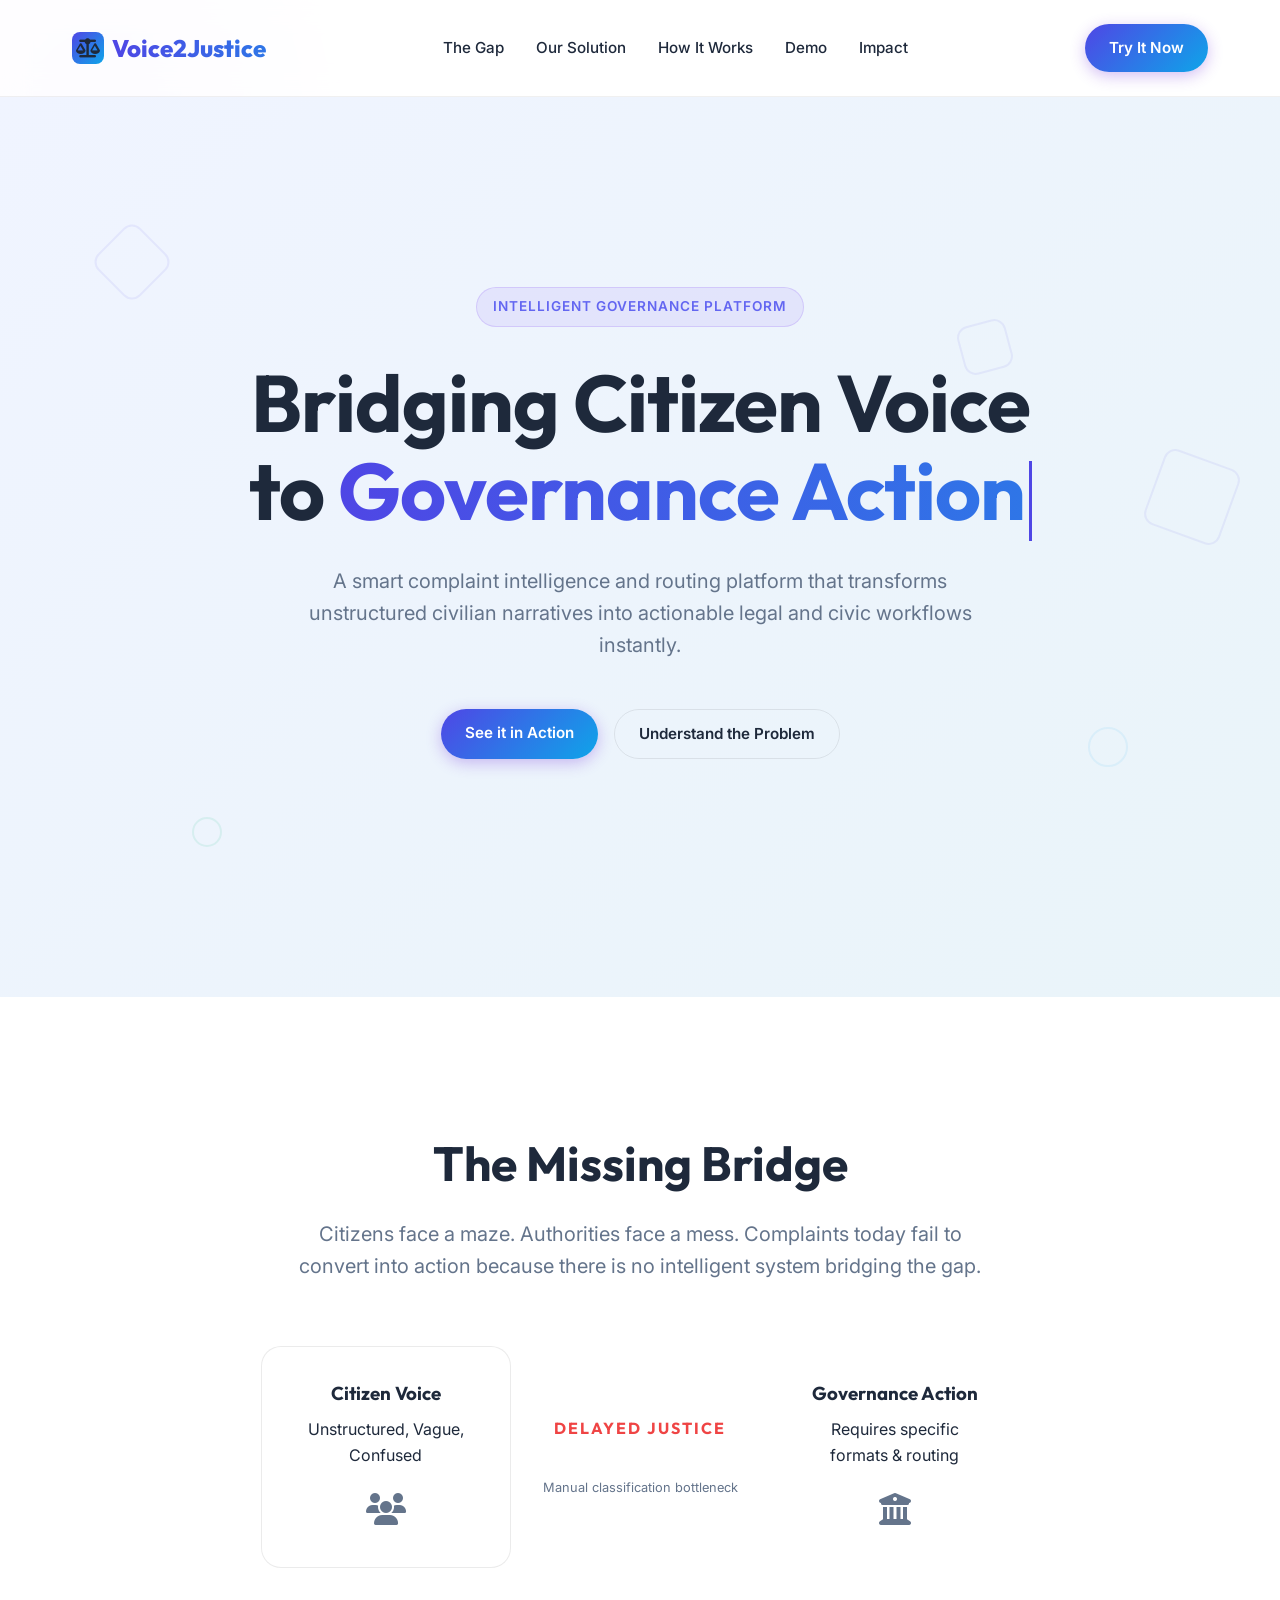
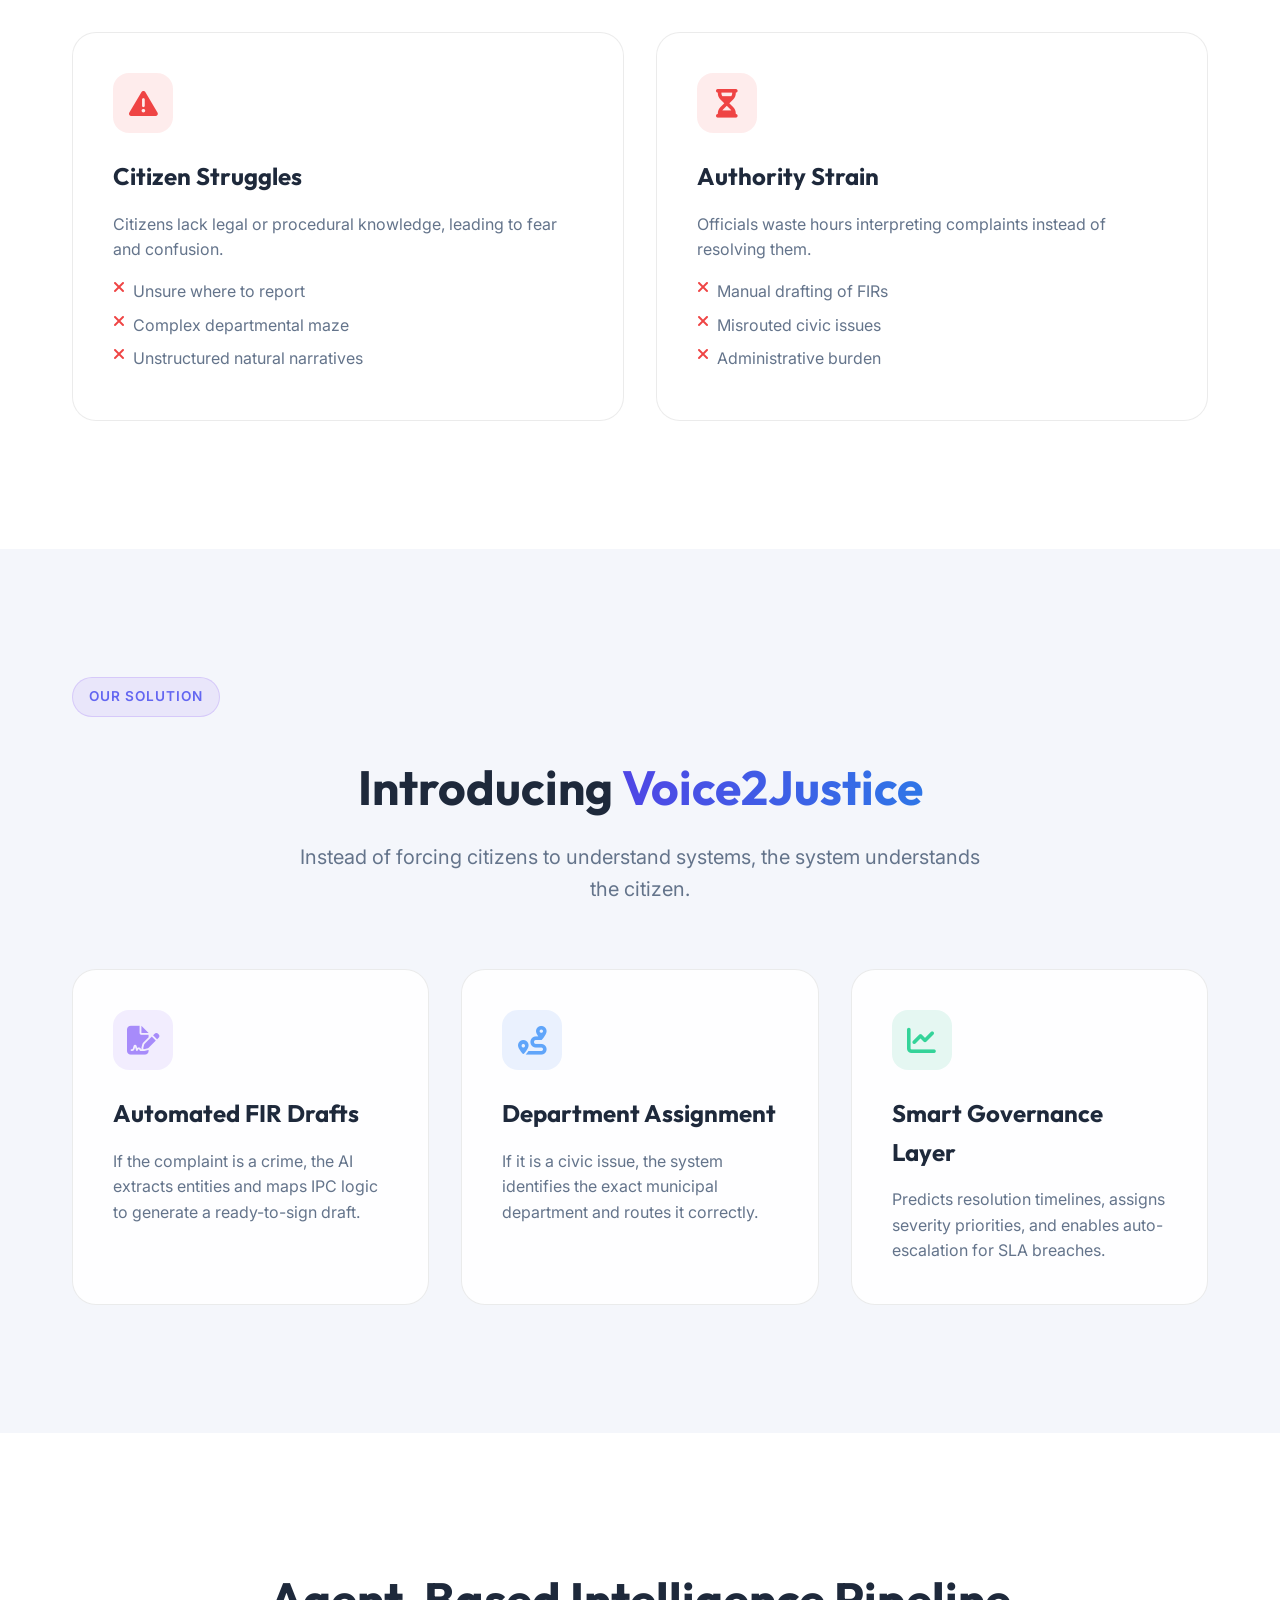
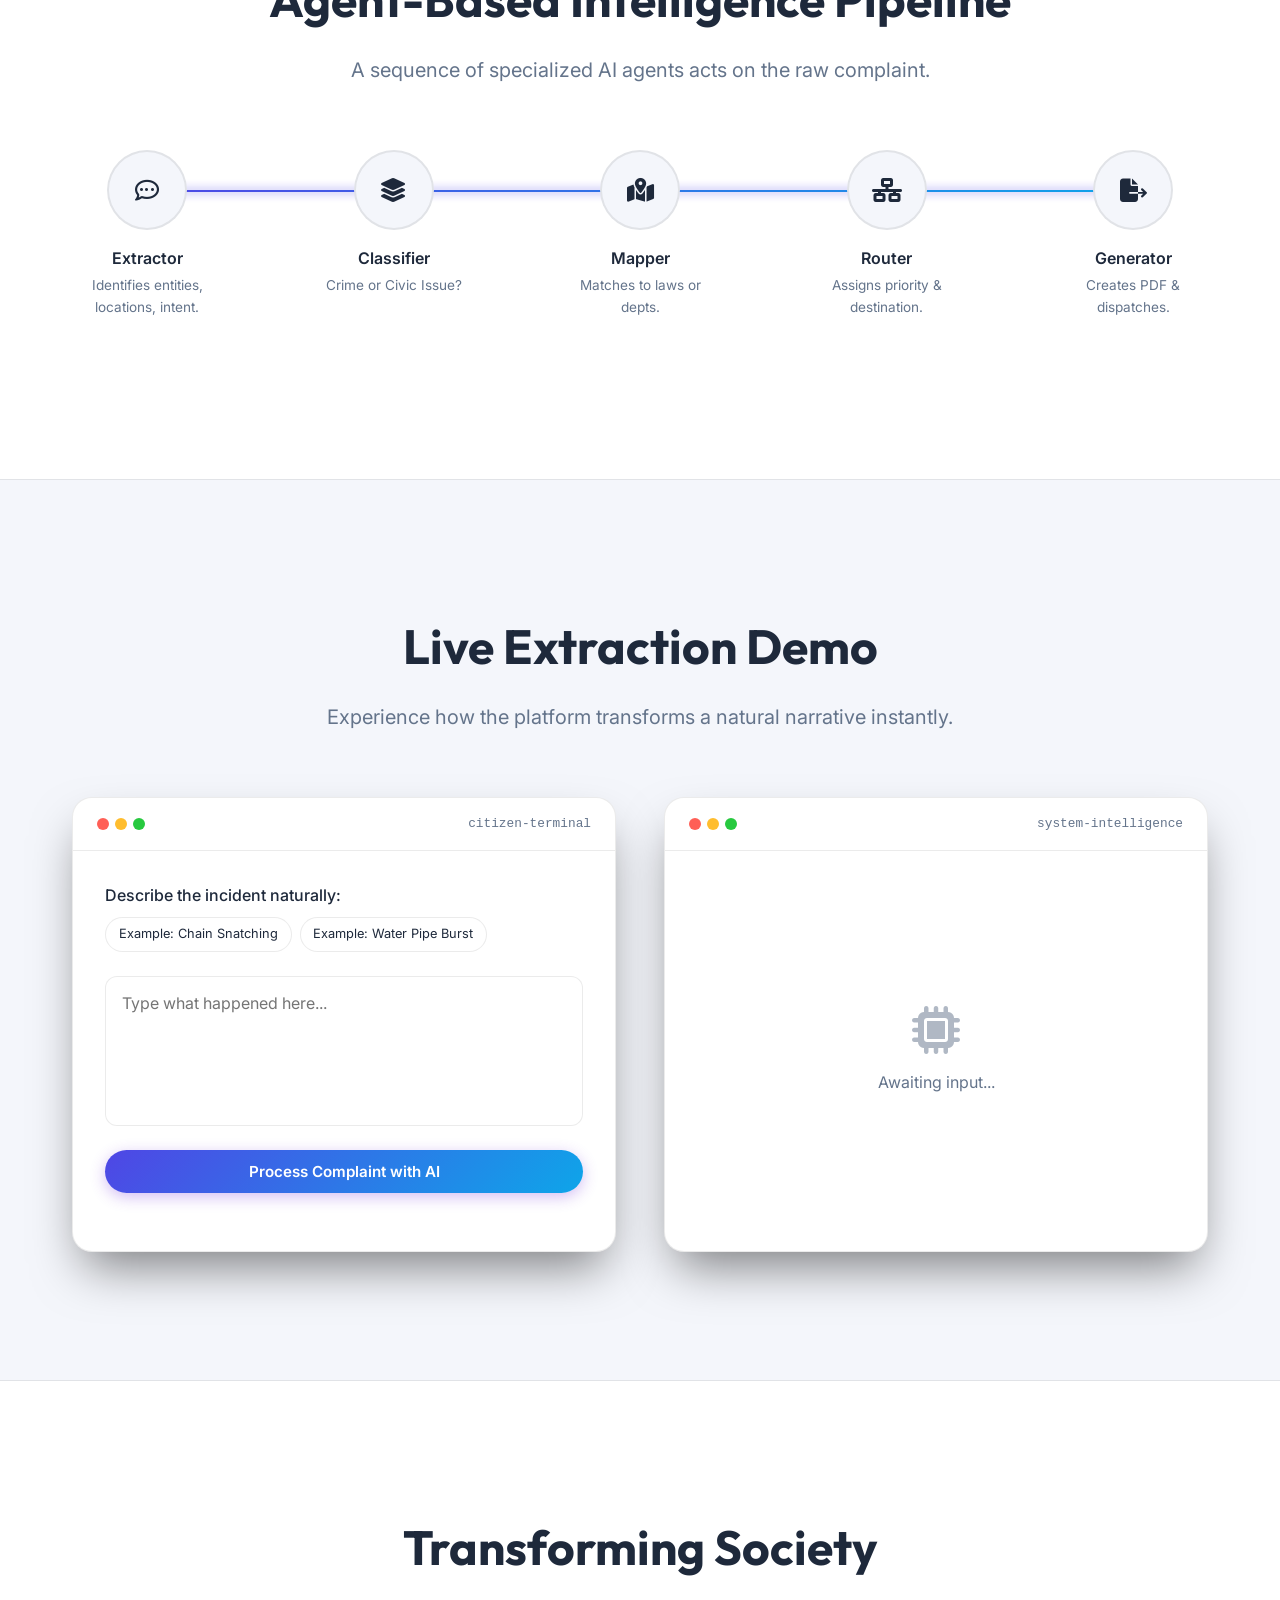
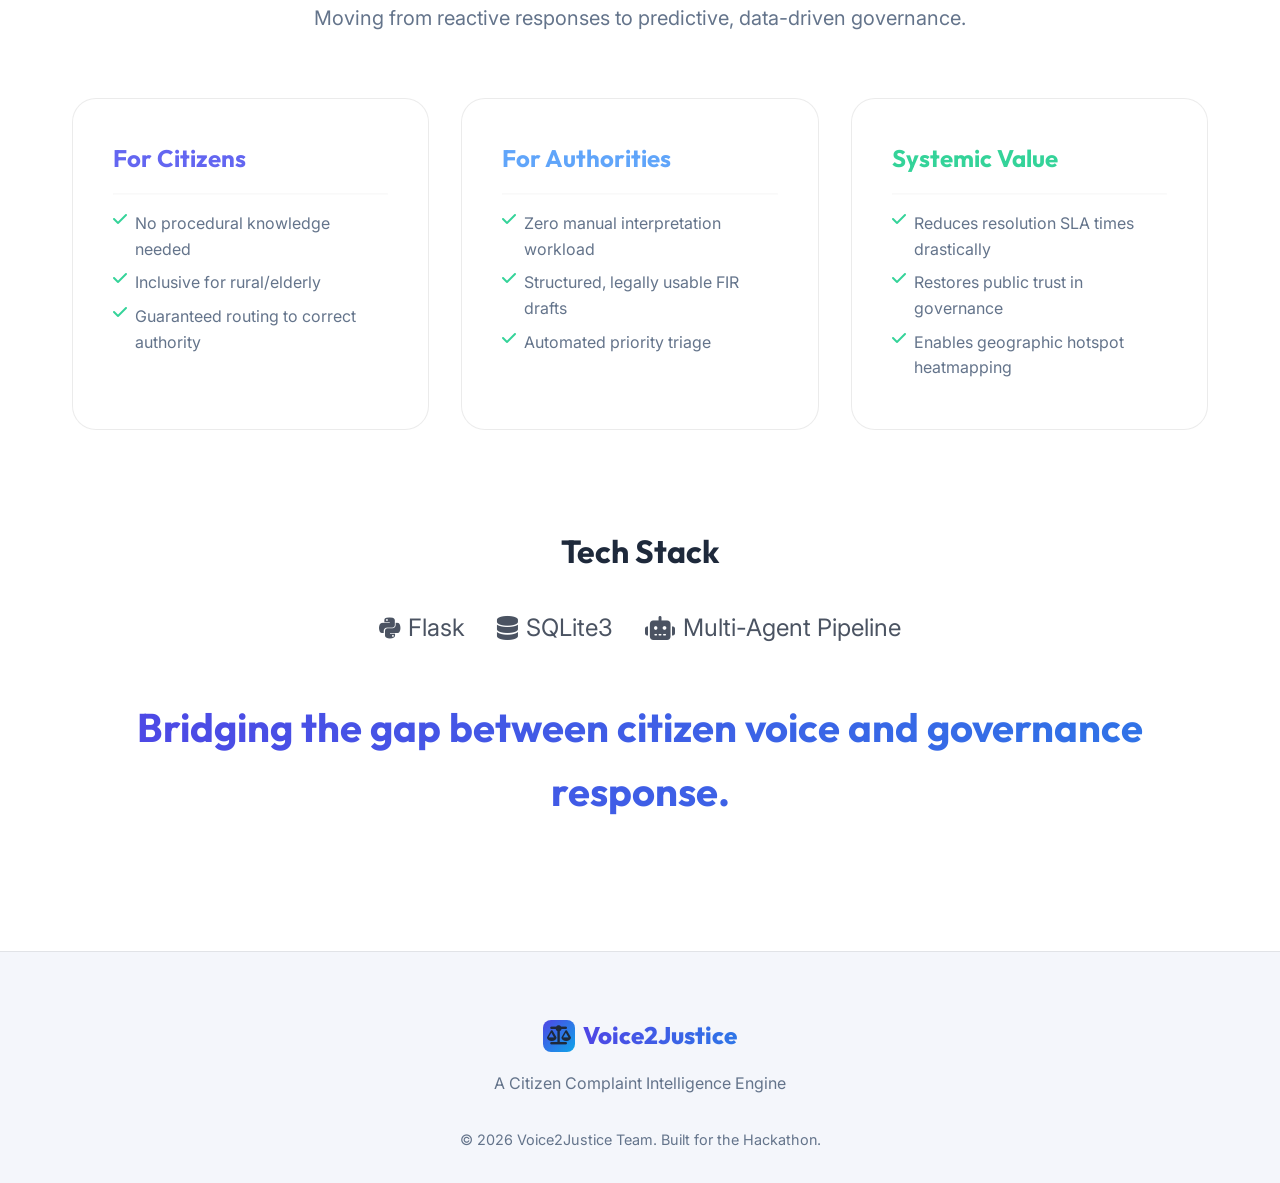
==== commit 26165529: "Add files via upload" ====
--- a/index.html
+++ b/index.html
@@ -1598,7 +1598,7 @@
                 outputResult.style.display = 'none';
 
                 const locRegex = /(street|road|cross|layout|nagar|colony|block|market|area|park|junction|circle|highway|avenue|sector|phase|st\.|rd\.)/i;
-                let gpsLocation = "";
+                let gpsLocation = text;
 
                 if (!locRegex.test(text)) {
                     alert("Location is missing! Please mention a specific location in your complaint (e.g., Street, Road, Area, Colony).");
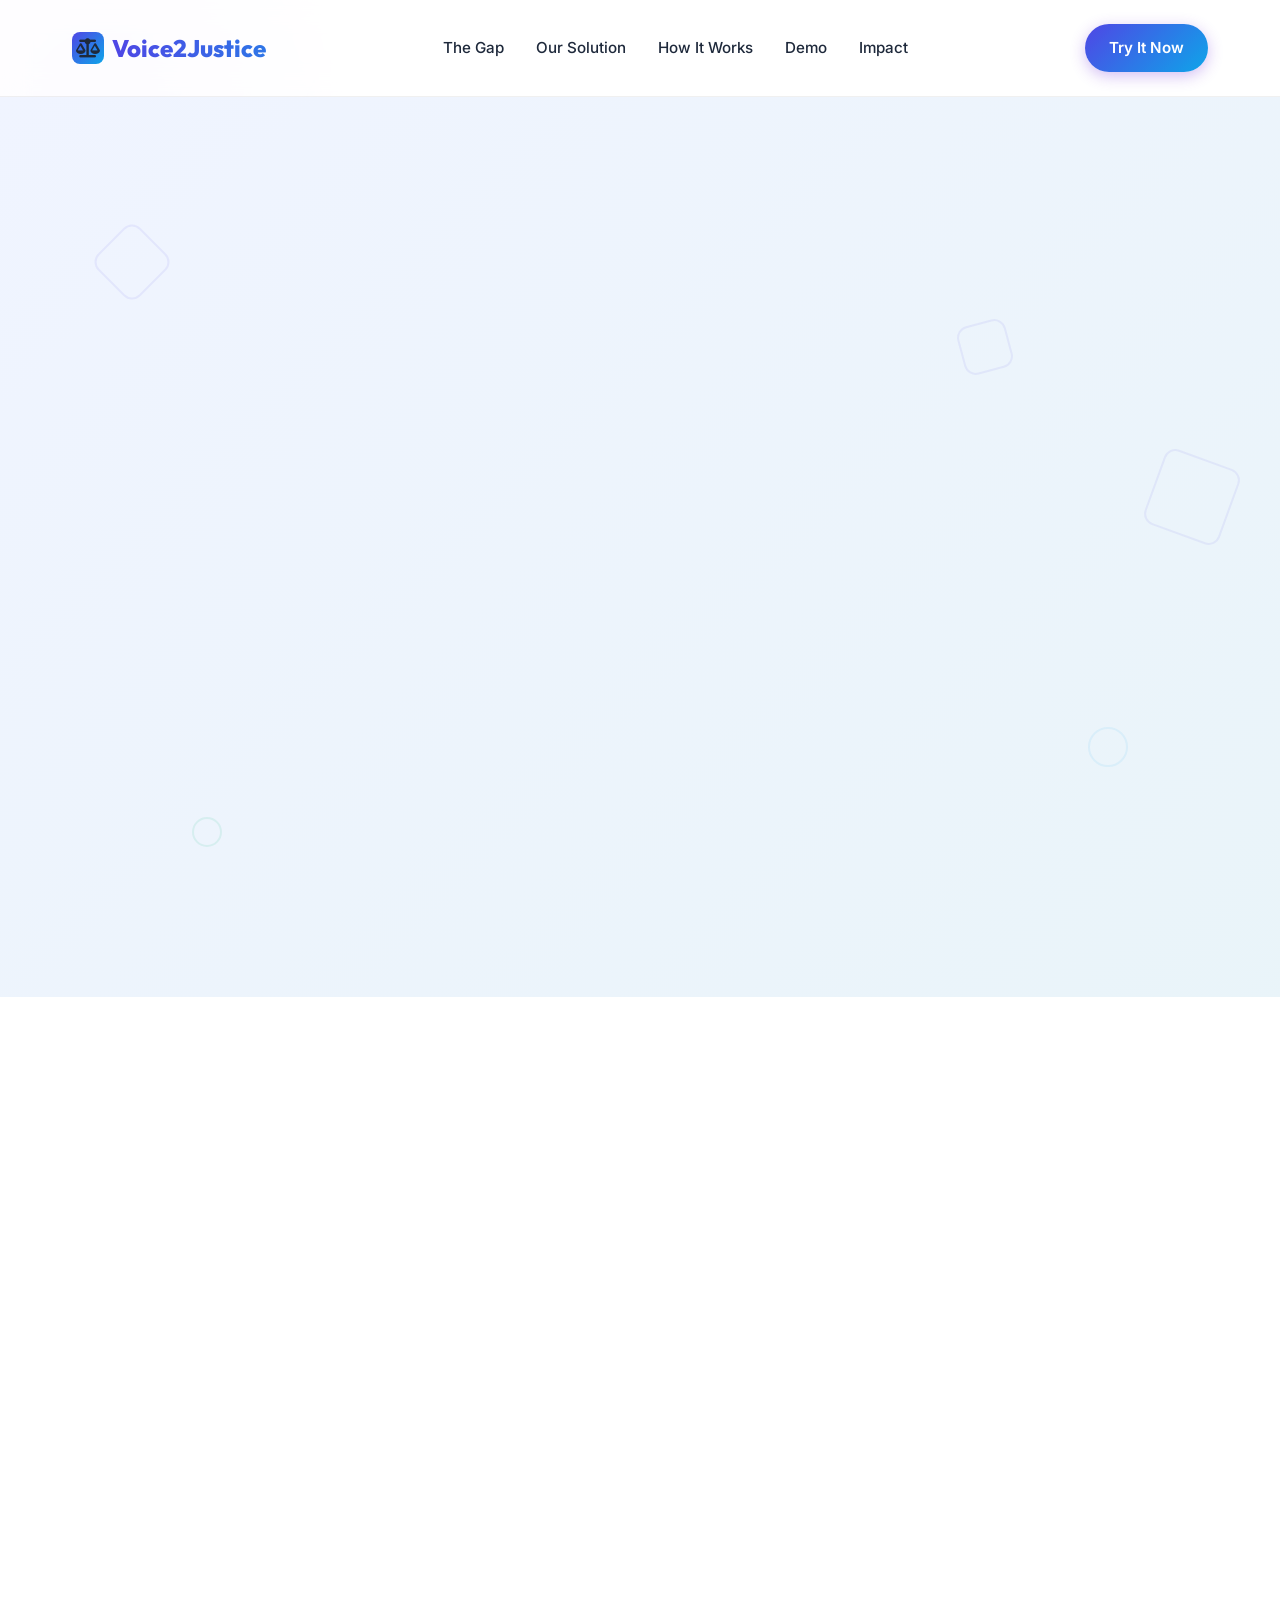
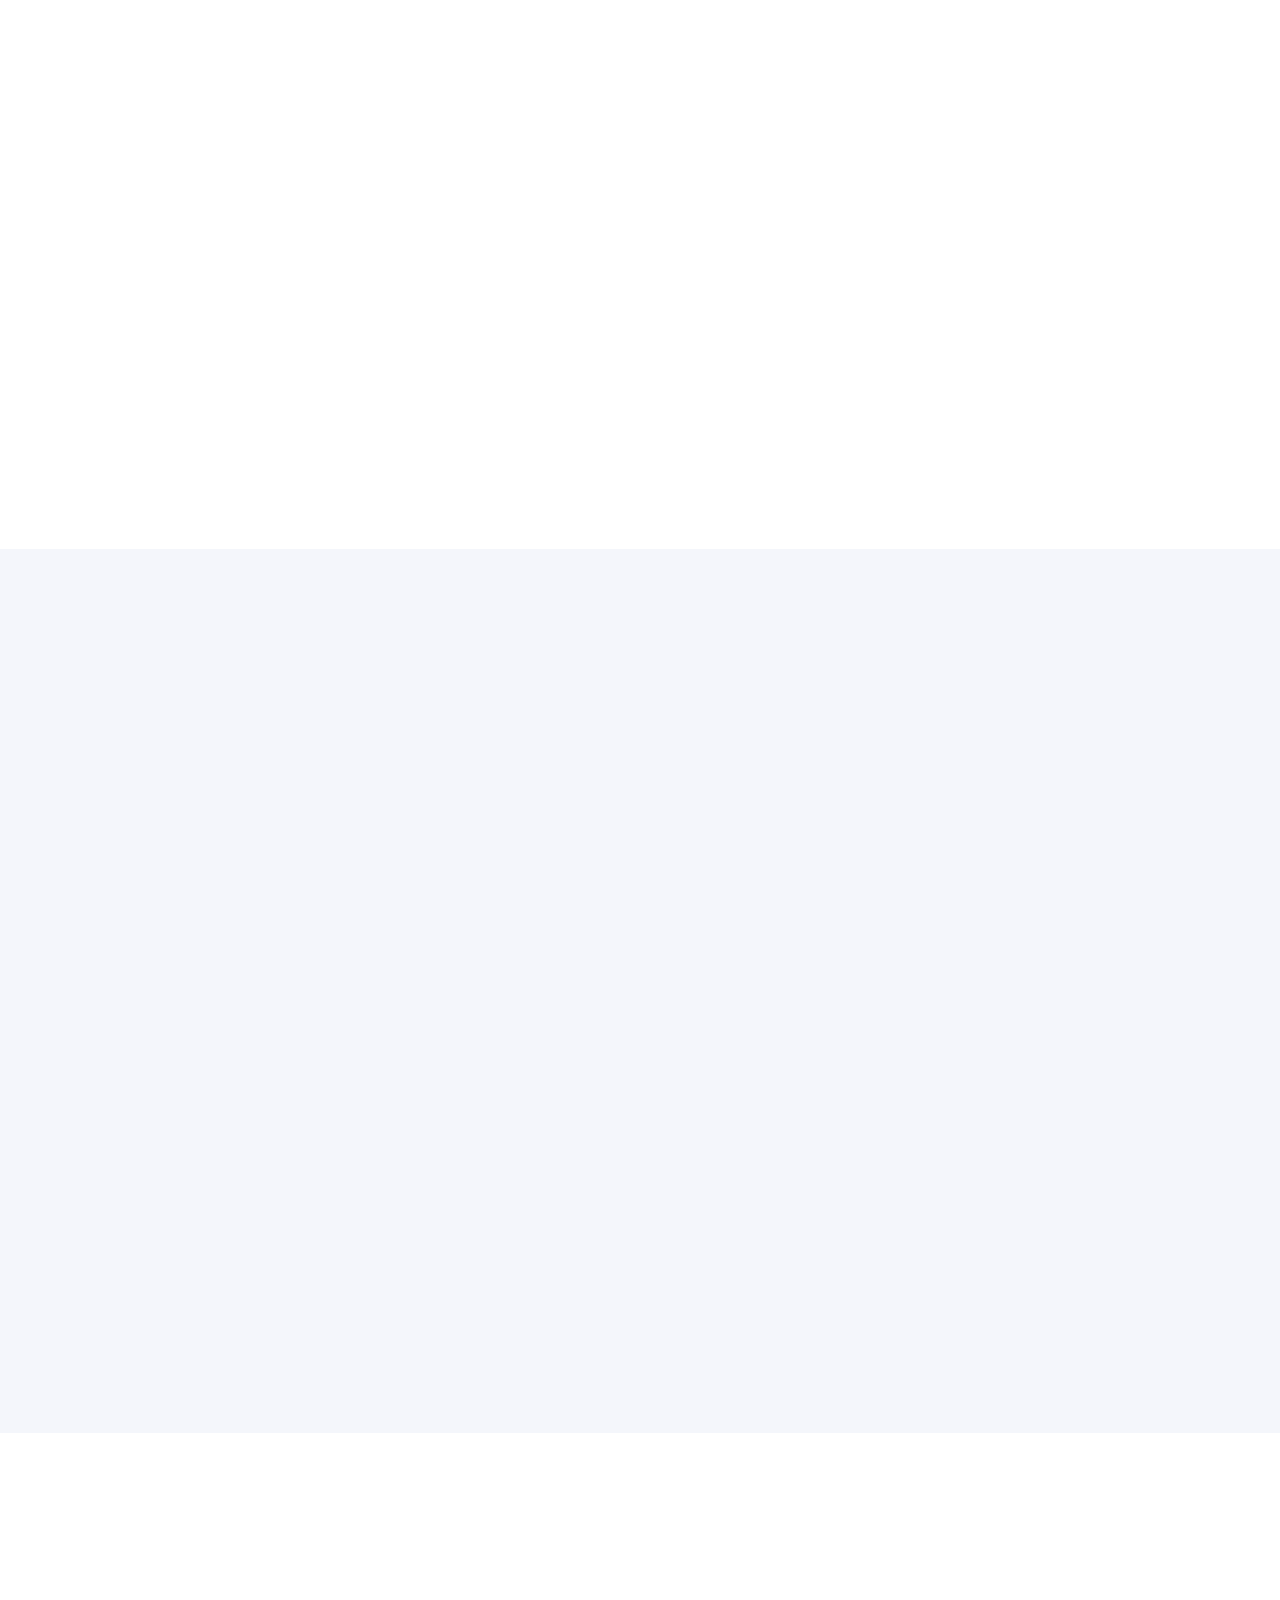
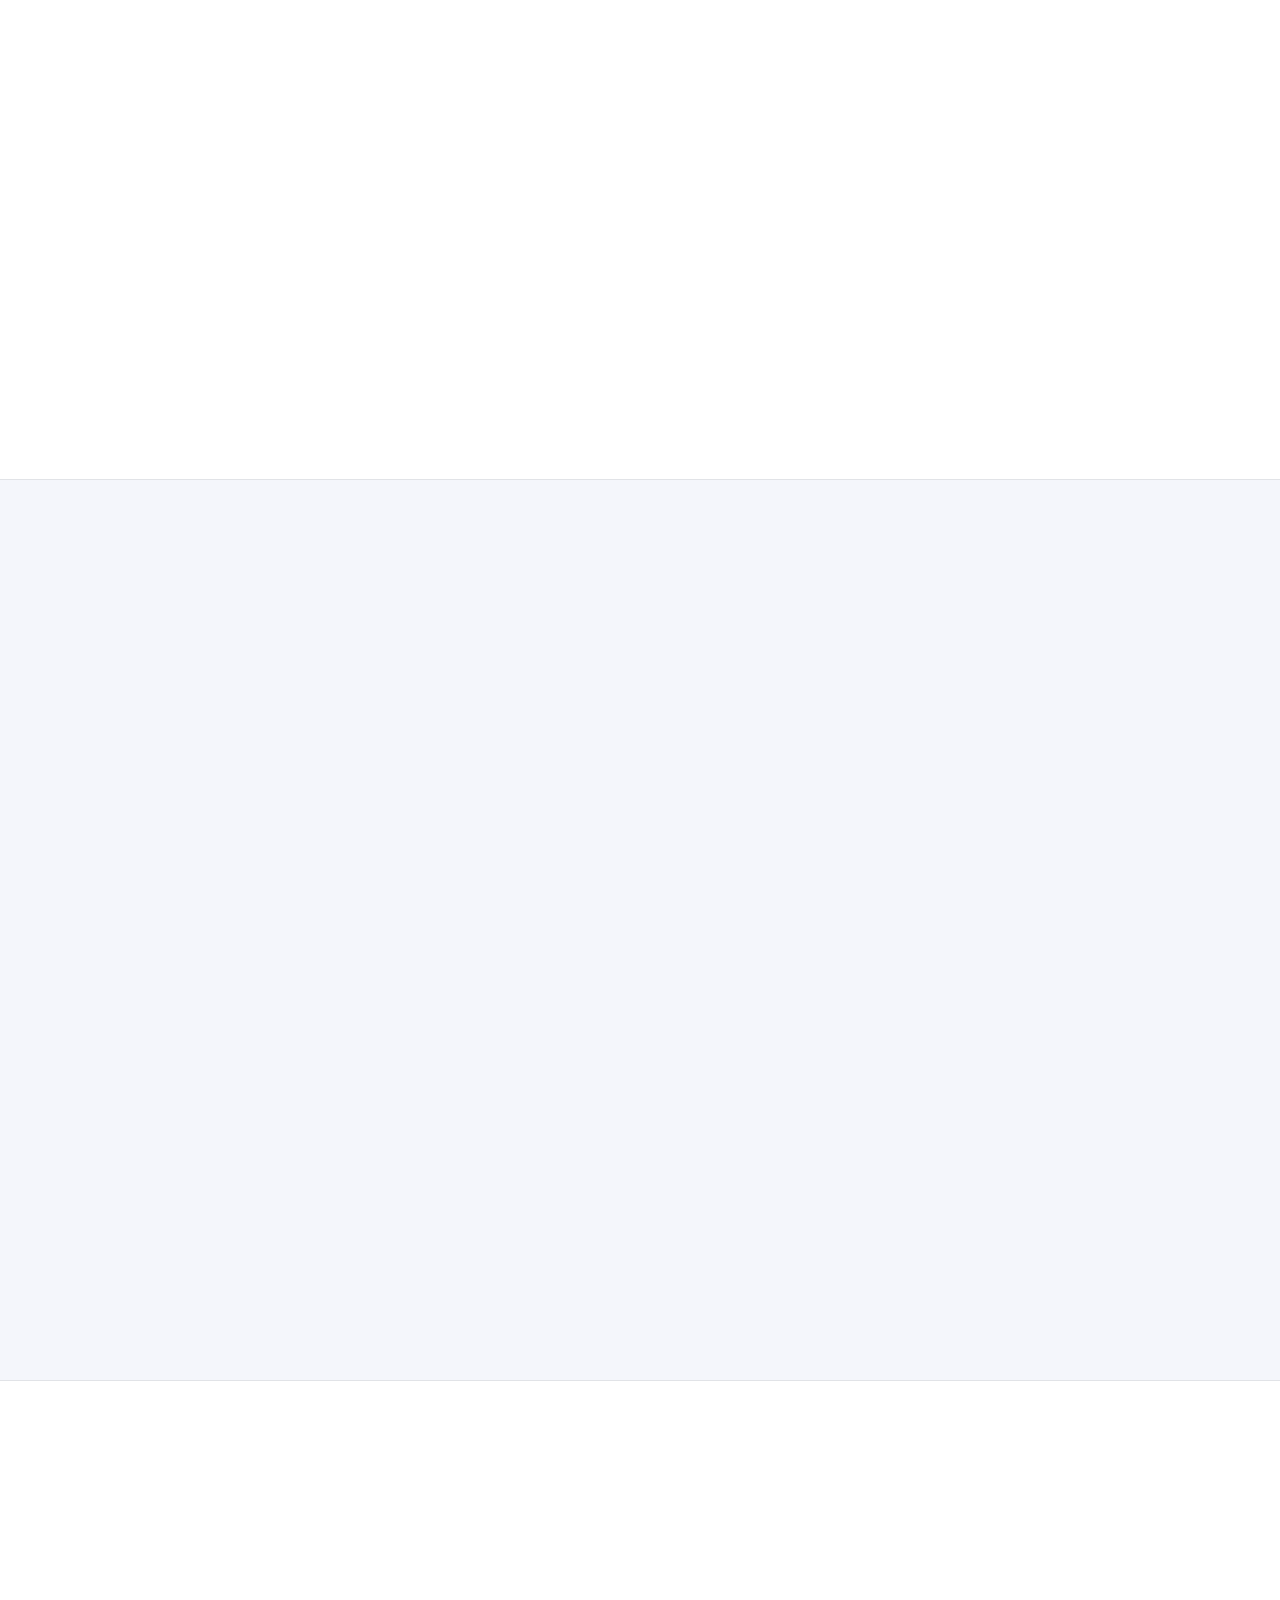
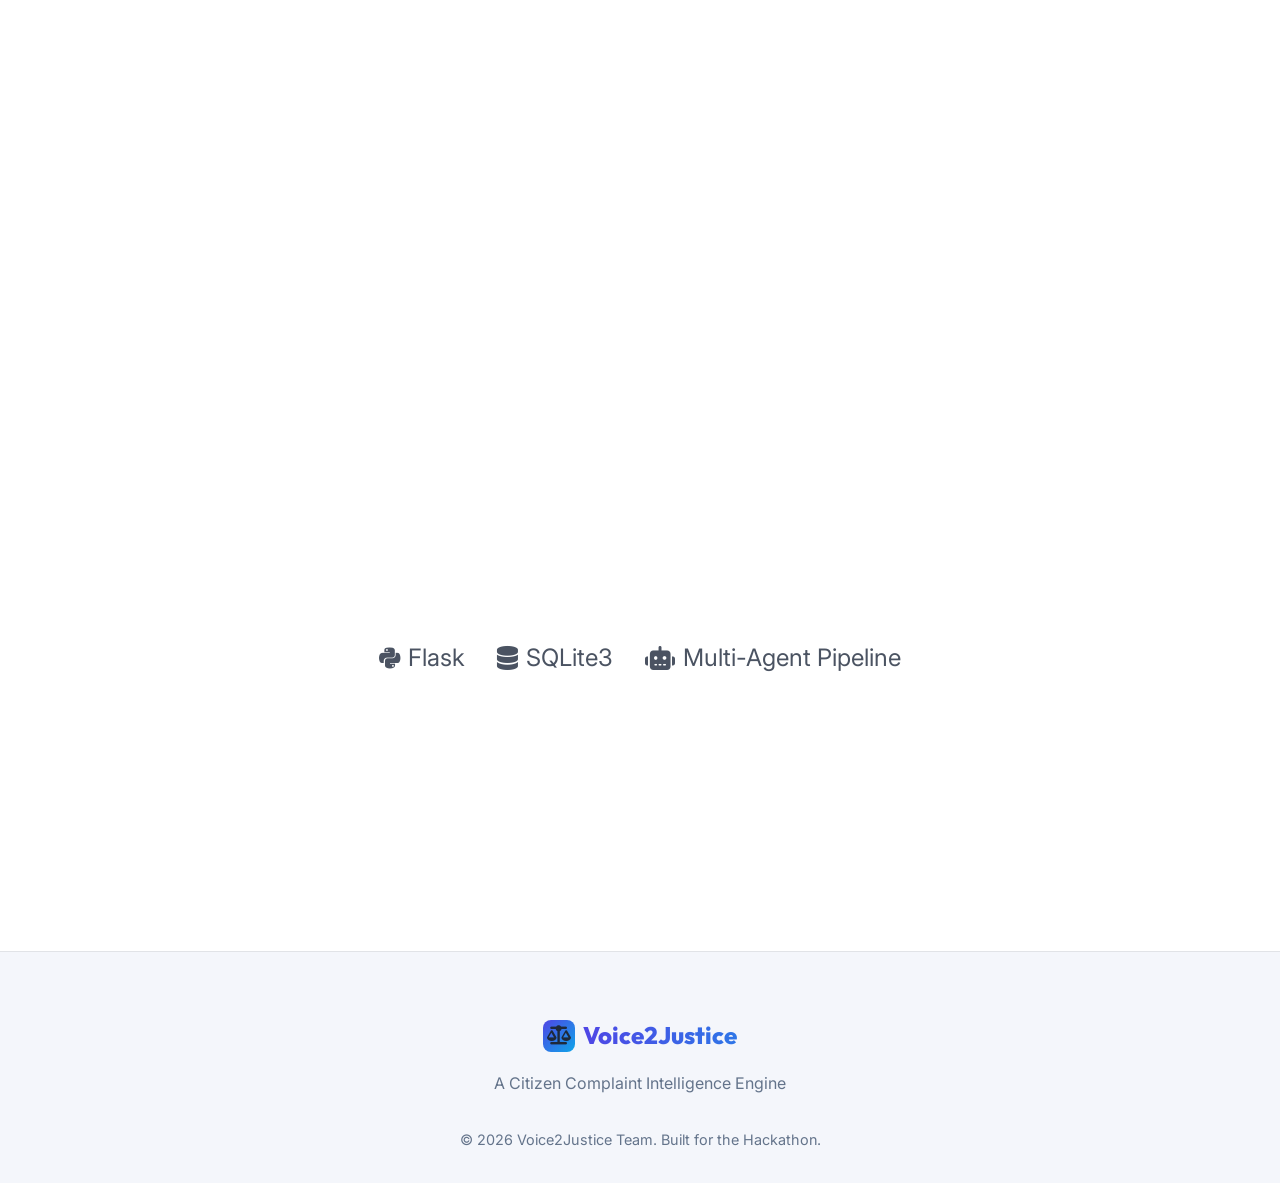
==== commit 45af644f: "Add files via upload" ====
--- a/index.html
+++ b/index.html
@@ -1589,62 +1589,76 @@
                 processingState.style.display = 'none';
                 outputResult.style.display = 'none';
             });
-
             processBtn.addEventListener('click', async () => {
+
                 const text = demoInput.value.trim();
-                if (!text) { alert("Please describe an incident first."); return; }
+
+                if (!text) {
+                    alert("Please describe an incident first.");
+                    return;
+                }
 
                 outputPlaceholder.style.display = 'none';
                 outputResult.style.display = 'none';
 
-                const locRegex = /(street|road|cross|layout|nagar|colony|block|market|area|park|junction|circle|highway|avenue|sector|phase|st\.|rd\.)/i;
-                let gpsLocation = text;
-
-                if (!locRegex.test(text)) {
-                    alert("Location is missing! Please mention a specific location in your complaint (e.g., Street, Road, Area, Colony).");
-                    outputPlaceholder.style.display = 'flex';
-                    return; // Stop submission and wait for user to add location
-                }
-
                 processingState.style.display = 'flex';
                 processingText.innerText = "Connecting to Flask Agent API...";
 
                 try {
+
                     const response = await fetch('/api/process', {
                         method: 'POST',
                         headers: { 'Content-Type': 'application/json' },
-                        body: JSON.stringify({ text: text, location: gpsLocation })
+                        body: JSON.stringify({
+                            text: text,
+                            location: text
+                        })
                     });
 
-                    if (!response.ok) {
-                        const errData = await response.json();
-                        throw new Error(errData.message || "Server error");
-                    }
-
                     const data = await response.json();
-                    const steps = data.steps || ["Processing..."];
+
+                    const steps = data.steps || ["Processing complaint..."];
+
                     let i = 0;
+
                     const interval = setInterval(() => {
+
                         if (i < steps.length) {
+
                             processingText.innerText = steps[i];
                             i++;
+
                         } else {
+
                             clearInterval(interval);
+
                             processingState.style.display = 'none';
-                            outputResult.innerHTML = data.html;
+
+                            if (data.html) {
+                                outputResult.innerHTML = data.html;
+                            } else {
+                                outputResult.innerHTML =
+                                    "<div style='padding:1rem'>Complaint processed successfully.</div>";
+                            }
+
                             outputResult.style.display = 'flex';
                         }
-                    }, 500);
+
+                    }, 600);
 
                 } catch (error) {
-                    console.error('Error:', error);
+
+                    console.error(error);
+
                     processingState.style.display = 'none';
-                    const errorMsg = error.message && error.message.includes('Location') ? error.message : "Connection Error. Ensure Flask is running: python app.py";
-                    outputResult.innerHTML = `<div style="color:#ef4444;padding:1rem"><i class="fa-solid fa-triangle-exclamation"></i> ${errorMsg}</div>`;
+
+                    outputResult.innerHTML =
+                        "<div style='color:red;padding:1rem'>Server connection failed.</div>";
+
                     outputResult.style.display = 'flex';
                 }
+
             });
-        });
     </script>
 
     <script>
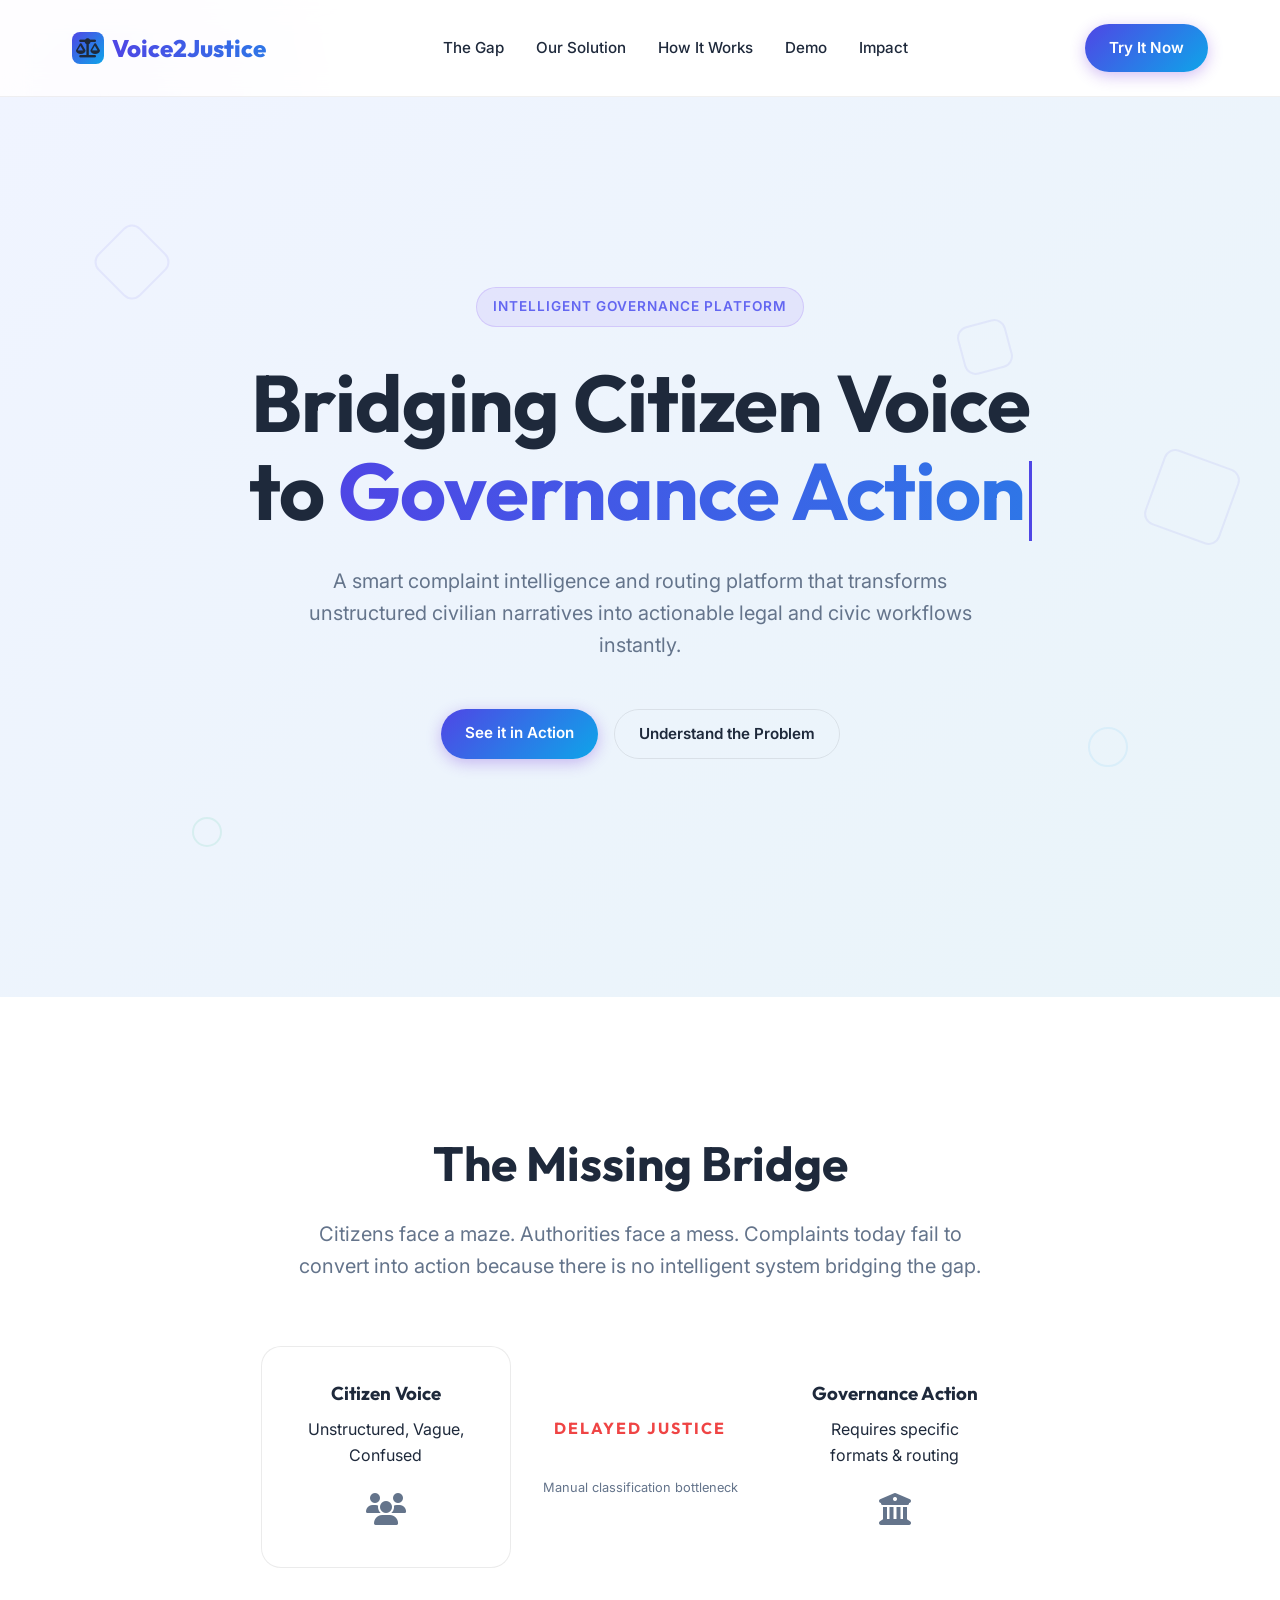
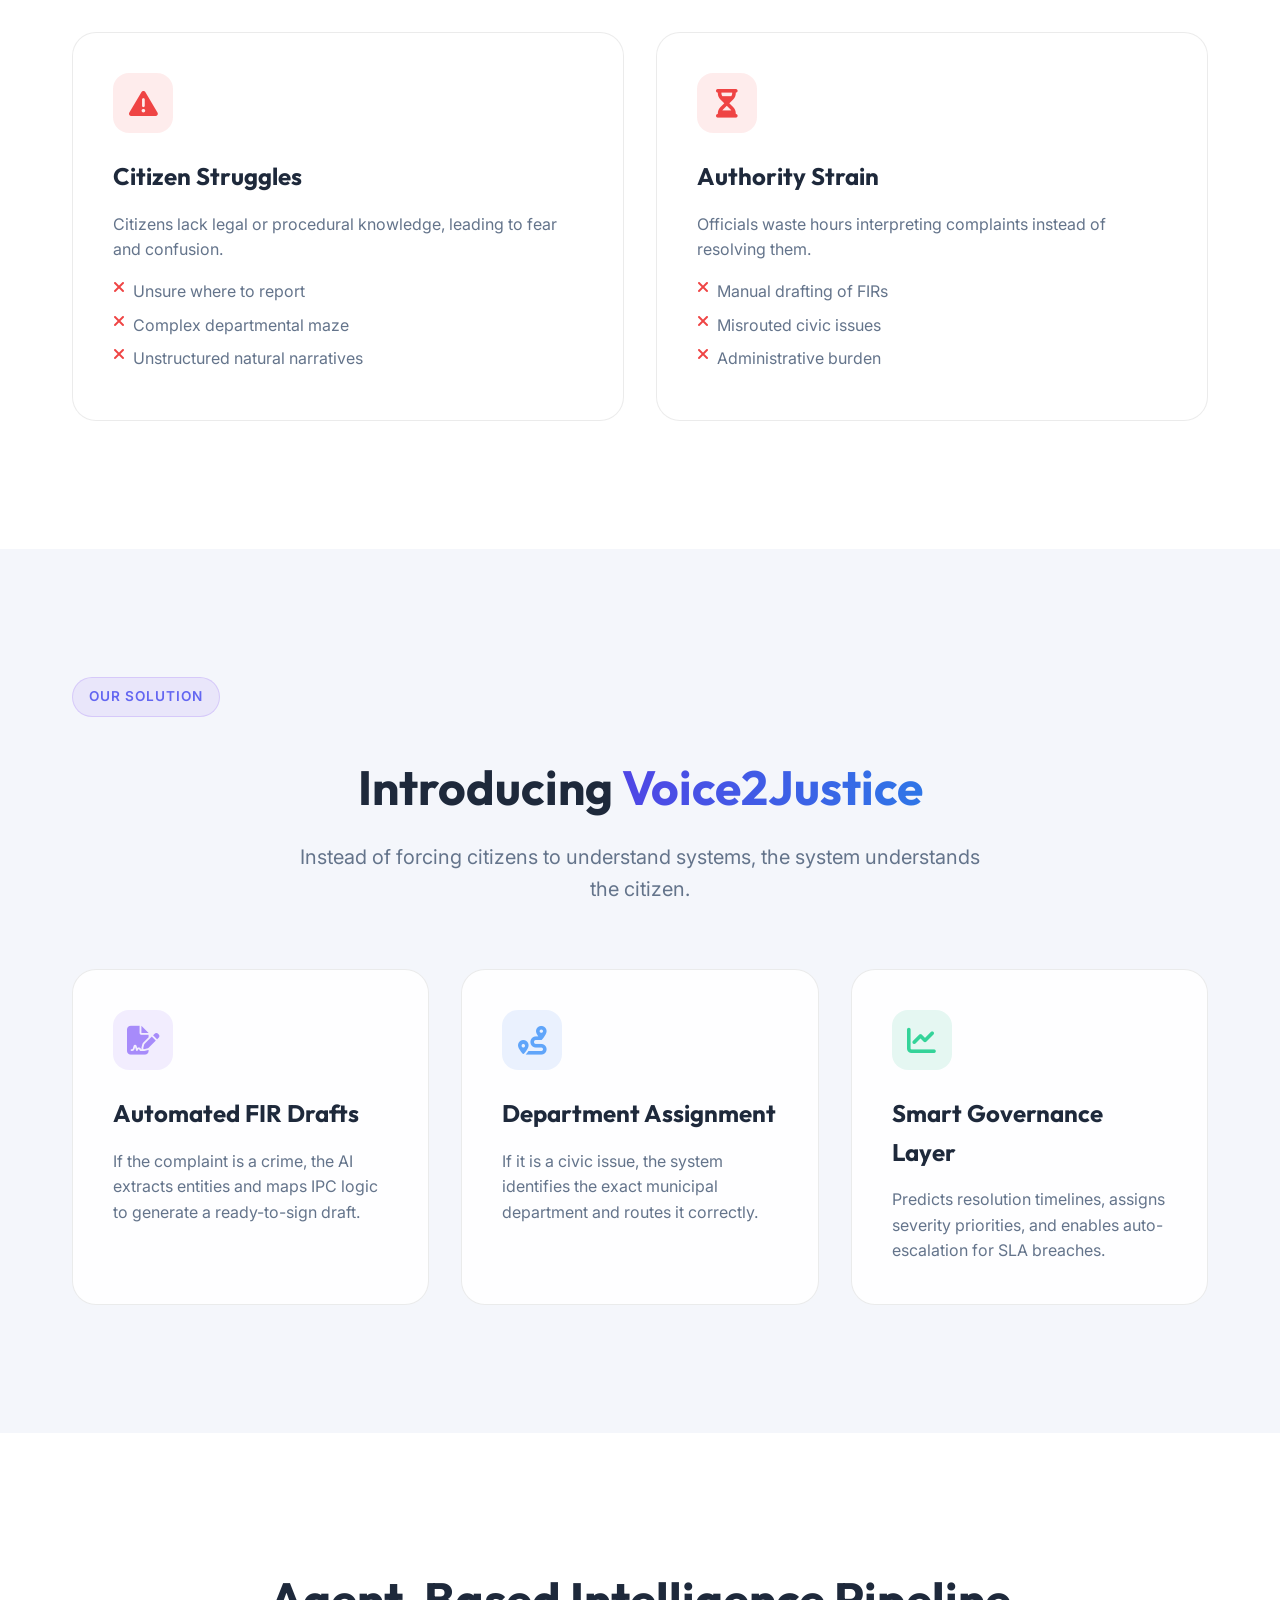
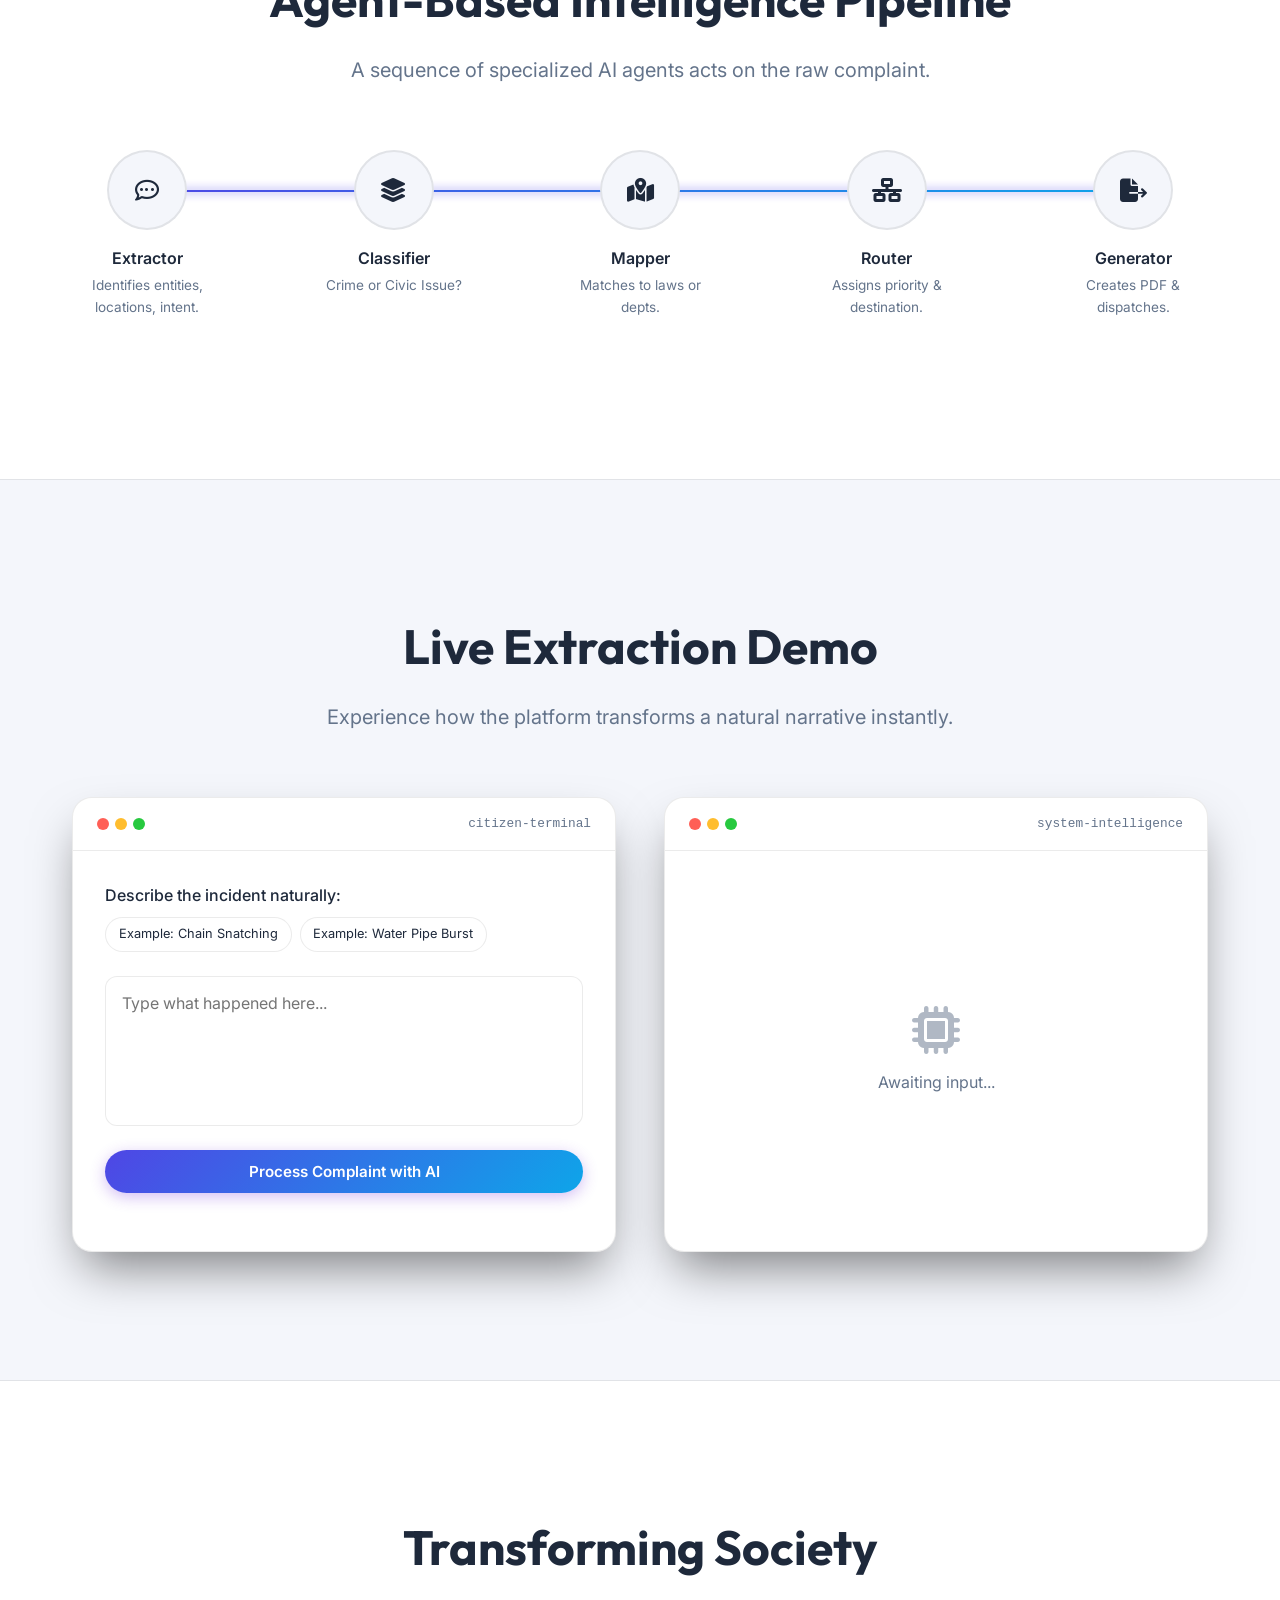
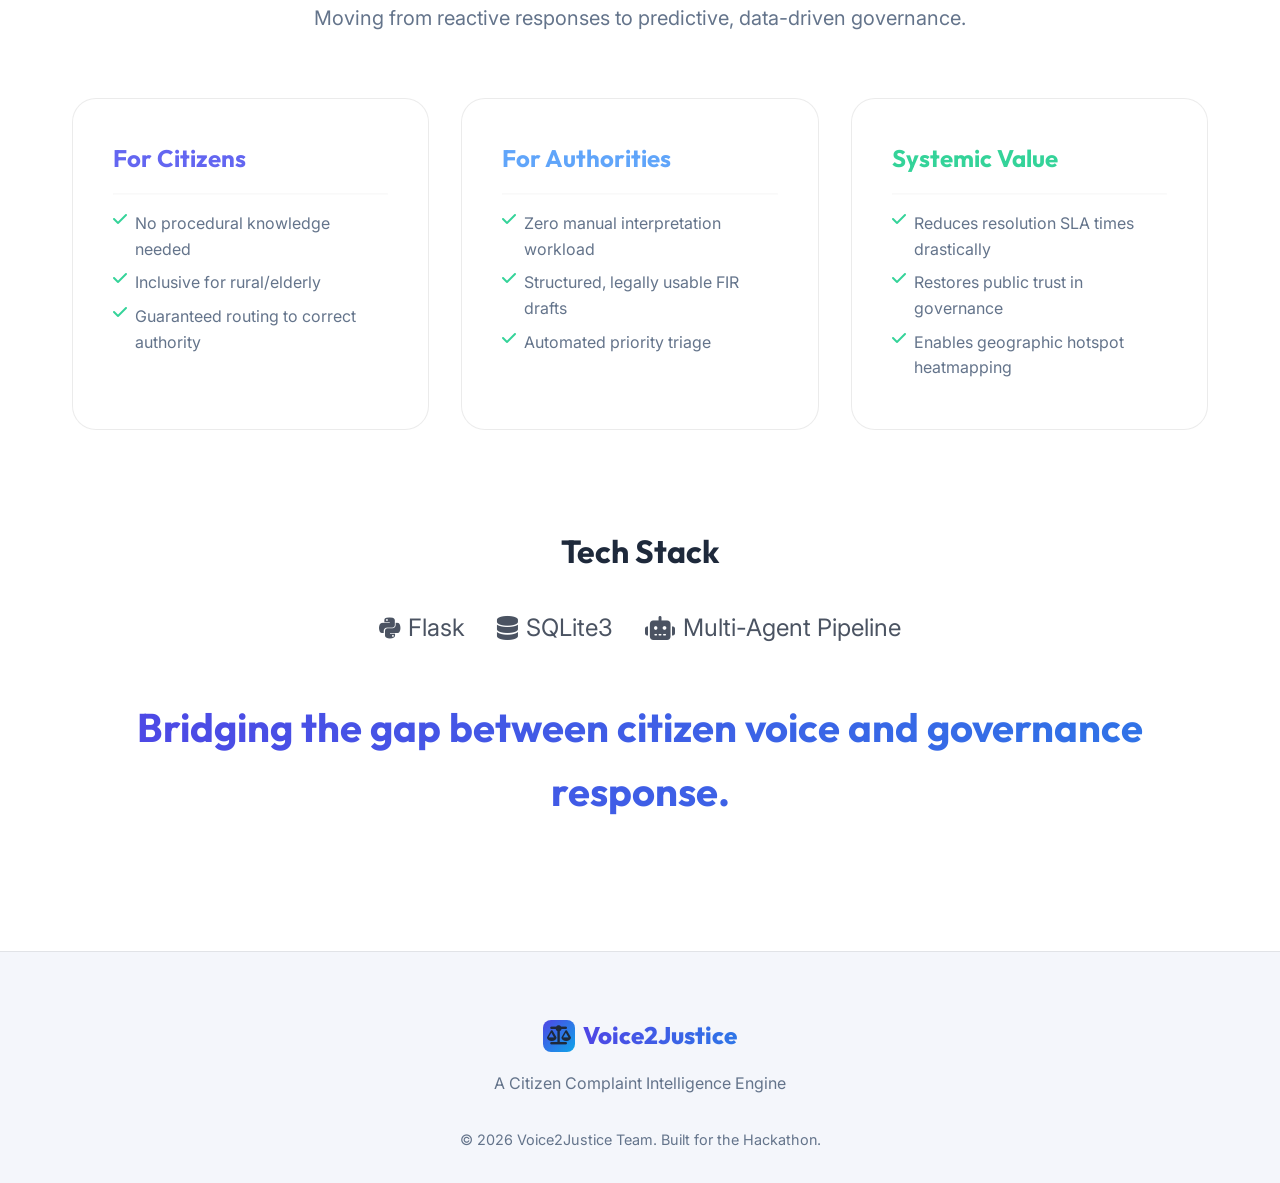
==== commit b9cb4fc4: "Add files via upload" ====
--- a/index.html
+++ b/index.html
@@ -1589,76 +1589,62 @@
                 processingState.style.display = 'none';
                 outputResult.style.display = 'none';
             });
+
             processBtn.addEventListener('click', async () => {
-
                 const text = demoInput.value.trim();
-
-                if (!text) {
-                    alert("Please describe an incident first.");
-                    return;
-                }
+                if (!text) { alert("Please describe an incident first."); return; }
 
                 outputPlaceholder.style.display = 'none';
                 outputResult.style.display = 'none';
 
+                const locRegex = /(street|road|cross|layout|nagar|colony|block|market|area|park|junction|circle|highway|avenue|sector|phase|st\.|rd\.)/i;
+                let gpsLocation = "";
+
+                if (!locRegex.test(text)) {
+                    alert("Location is missing! Please mention a specific location in your complaint (e.g., Street, Road, Area, Colony).");
+                    outputPlaceholder.style.display = 'flex';
+                    return; // Stop submission and wait for user to add location
+                }
+
                 processingState.style.display = 'flex';
                 processingText.innerText = "Connecting to Flask Agent API...";
 
                 try {
-
                     const response = await fetch('/api/process', {
                         method: 'POST',
                         headers: { 'Content-Type': 'application/json' },
-                        body: JSON.stringify({
-                            text: text,
-                            location: text
-                        })
+                        body: JSON.stringify({ text: text, location: gpsLocation })
                     });
 
+                    if (!response.ok) {
+                        const errData = await response.json();
+                        throw new Error(errData.message || "Server error");
+                    }
+
                     const data = await response.json();
-
-                    const steps = data.steps || ["Processing complaint..."];
-
+                    const steps = data.steps || ["Processing..."];
                     let i = 0;
-
                     const interval = setInterval(() => {
-
                         if (i < steps.length) {
-
                             processingText.innerText = steps[i];
                             i++;
-
                         } else {
-
                             clearInterval(interval);
-
                             processingState.style.display = 'none';
-
-                            if (data.html) {
-                                outputResult.innerHTML = data.html;
-                            } else {
-                                outputResult.innerHTML =
-                                    "<div style='padding:1rem'>Complaint processed successfully.</div>";
-                            }
-
+                            outputResult.innerHTML = data.html;
                             outputResult.style.display = 'flex';
                         }
-
-                    }, 600);
+                    }, 500);
 
                 } catch (error) {
-
-                    console.error(error);
-
+                    console.error('Error:', error);
                     processingState.style.display = 'none';
-
-                    outputResult.innerHTML =
-                        "<div style='color:red;padding:1rem'>Server connection failed.</div>";
-
+                    const errorMsg = error.message && error.message.includes('Location') ? error.message : "Connection Error. Ensure Flask is running: python app.py";
+                    outputResult.innerHTML = `<div style="color:#ef4444;padding:1rem"><i class="fa-solid fa-triangle-exclamation"></i> ${errorMsg}</div>`;
                     outputResult.style.display = 'flex';
                 }
-
             });
+        });
     </script>
 
     <script>
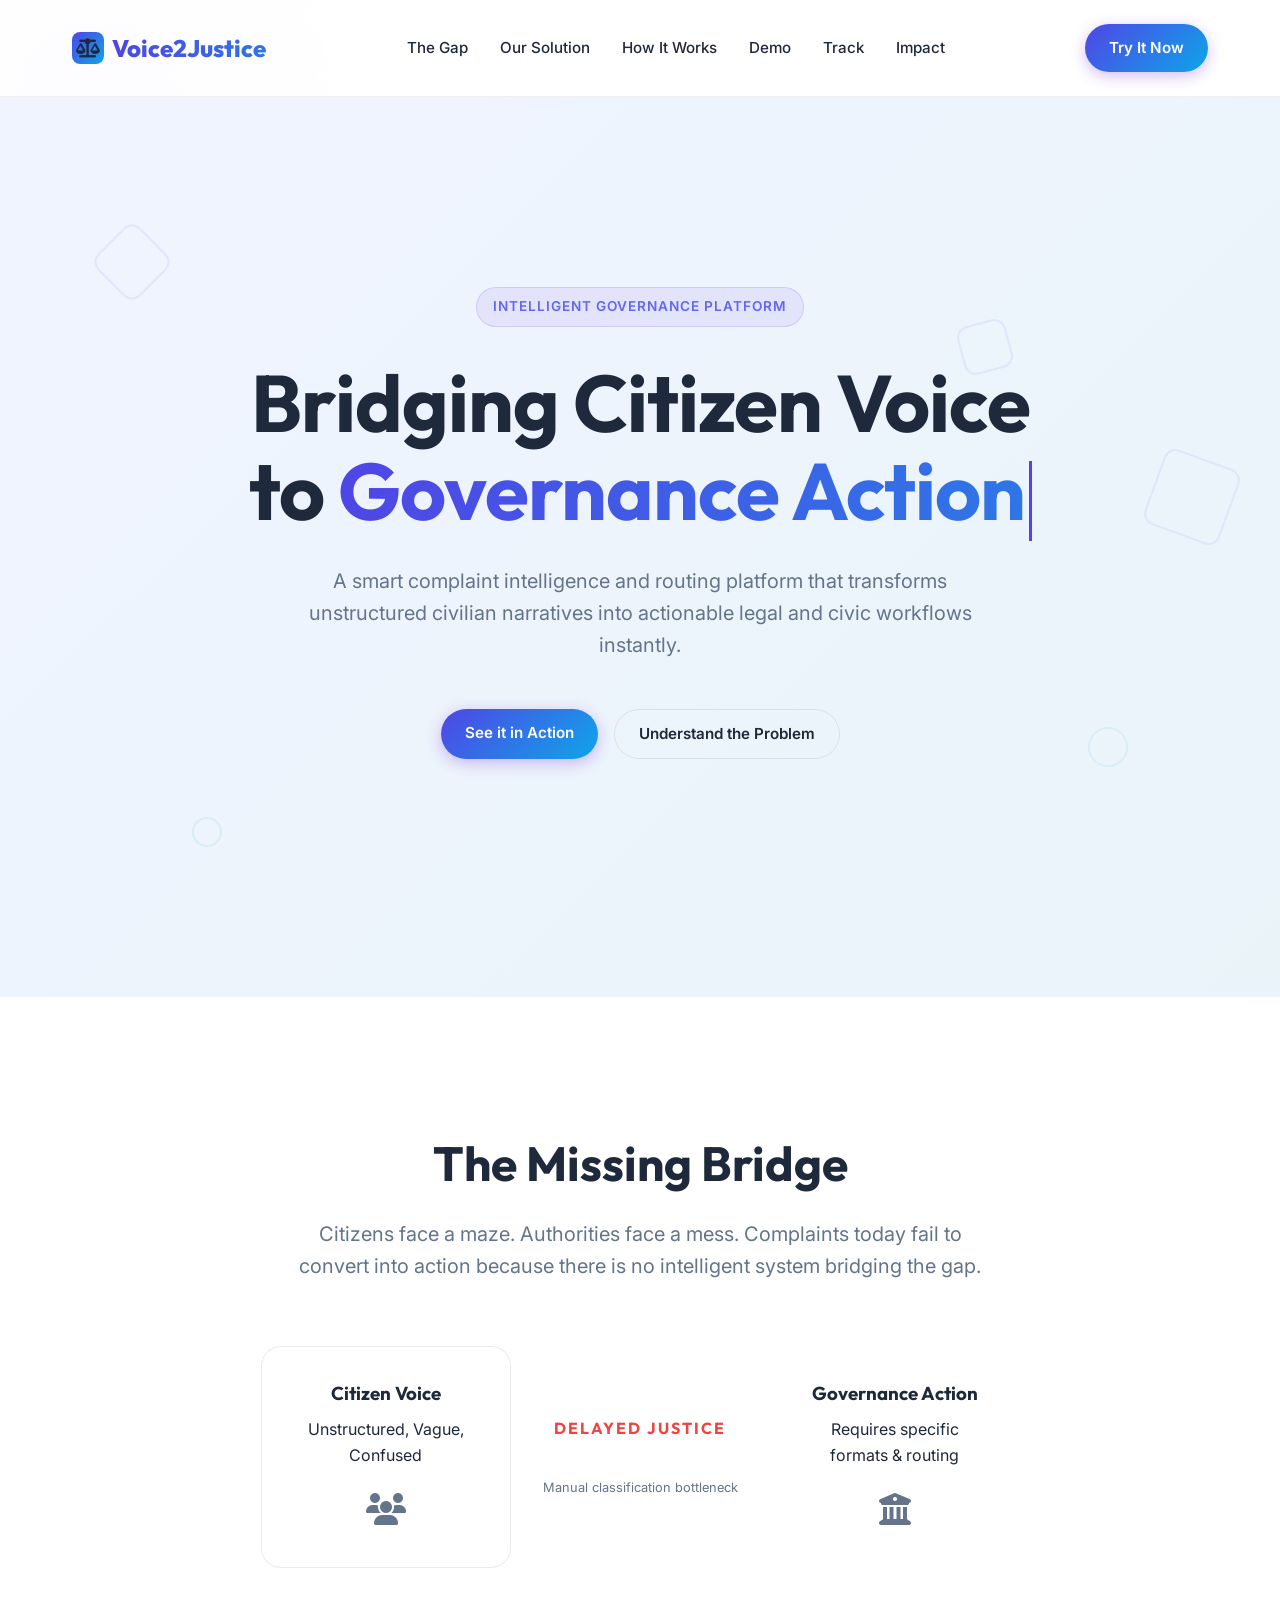
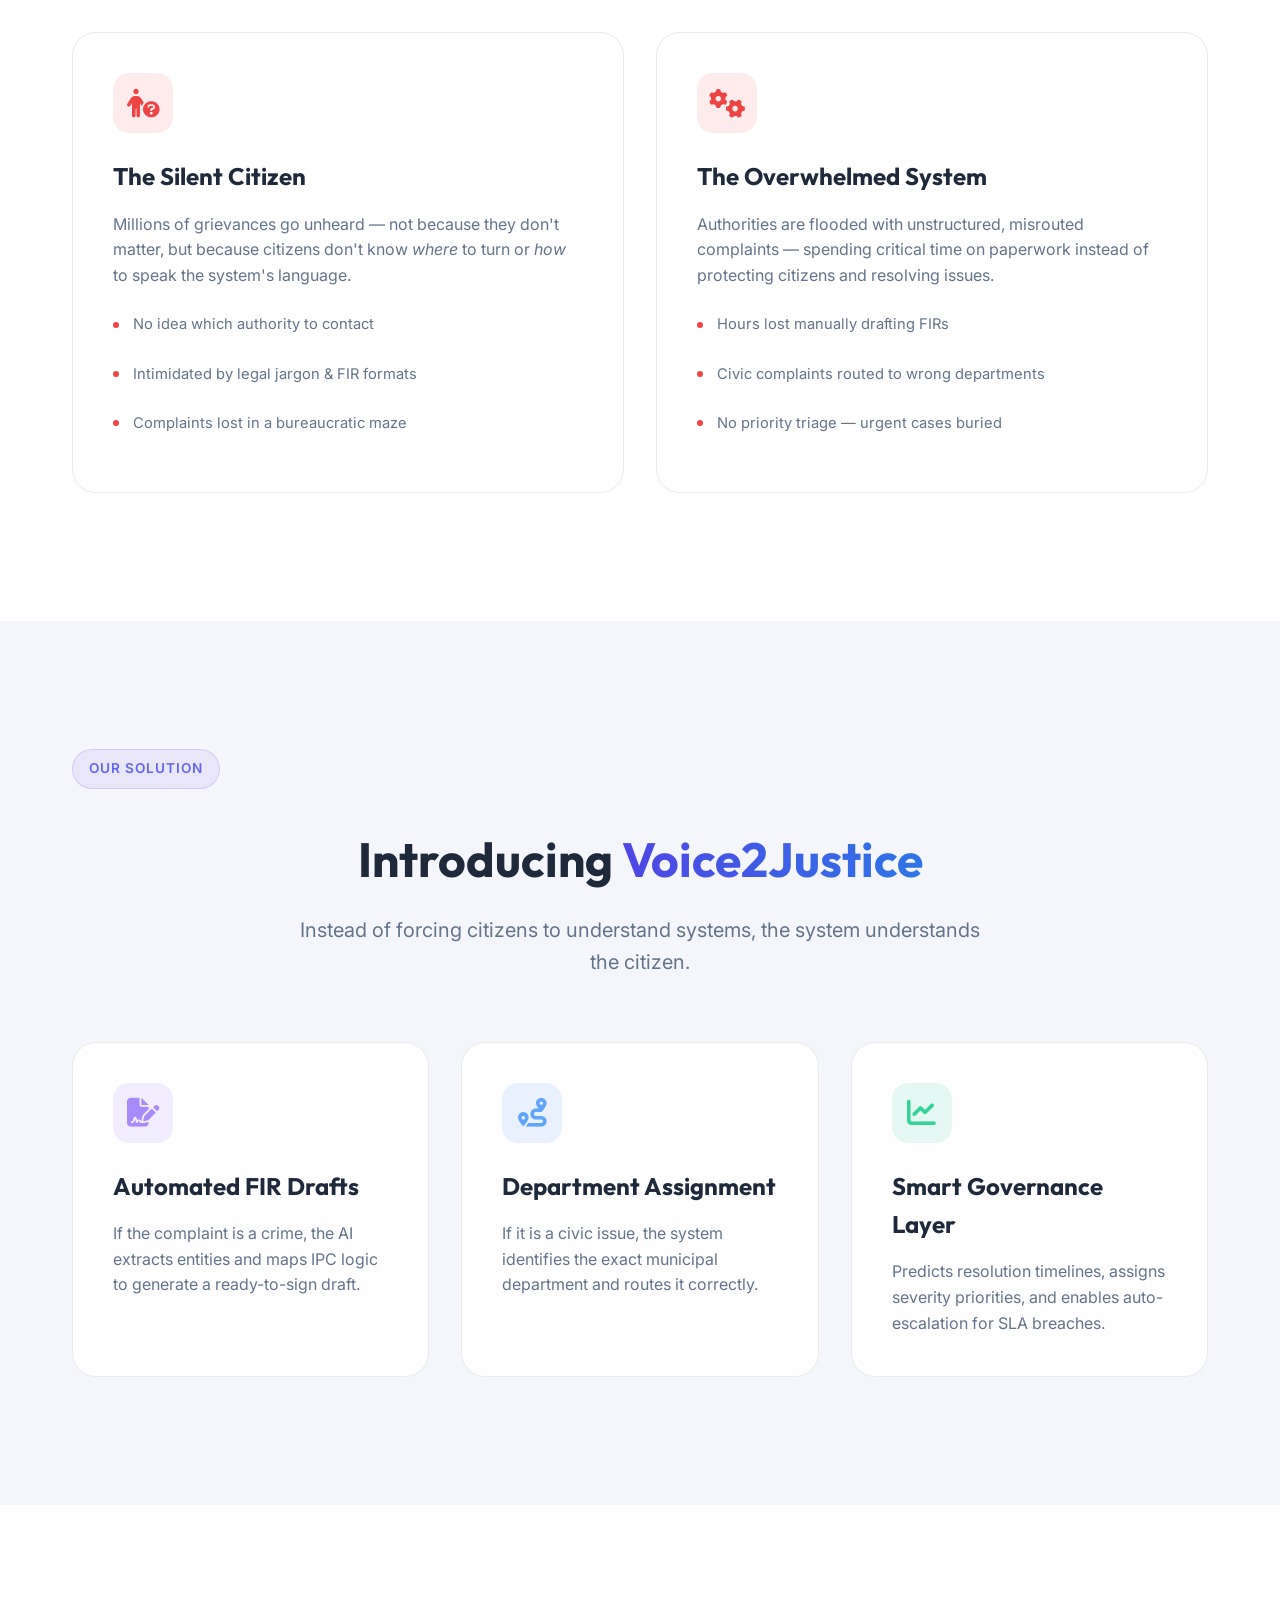
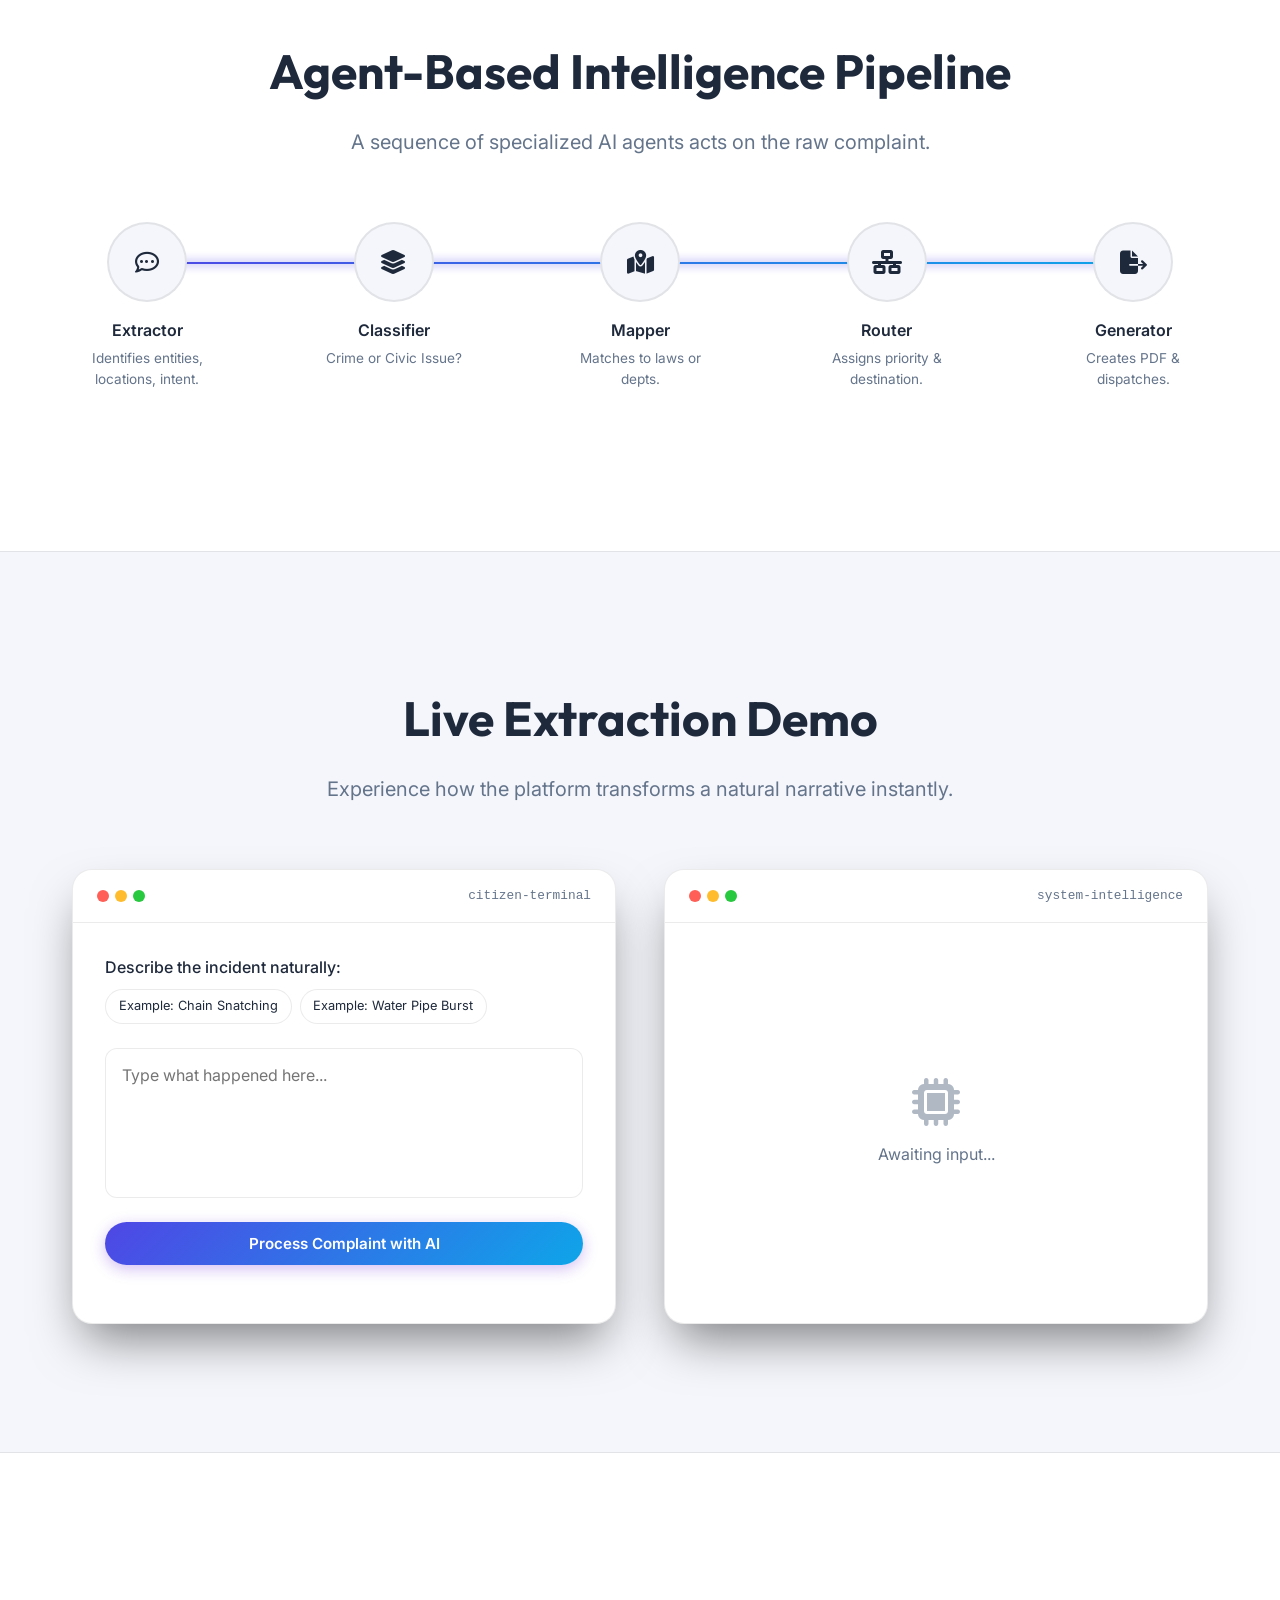
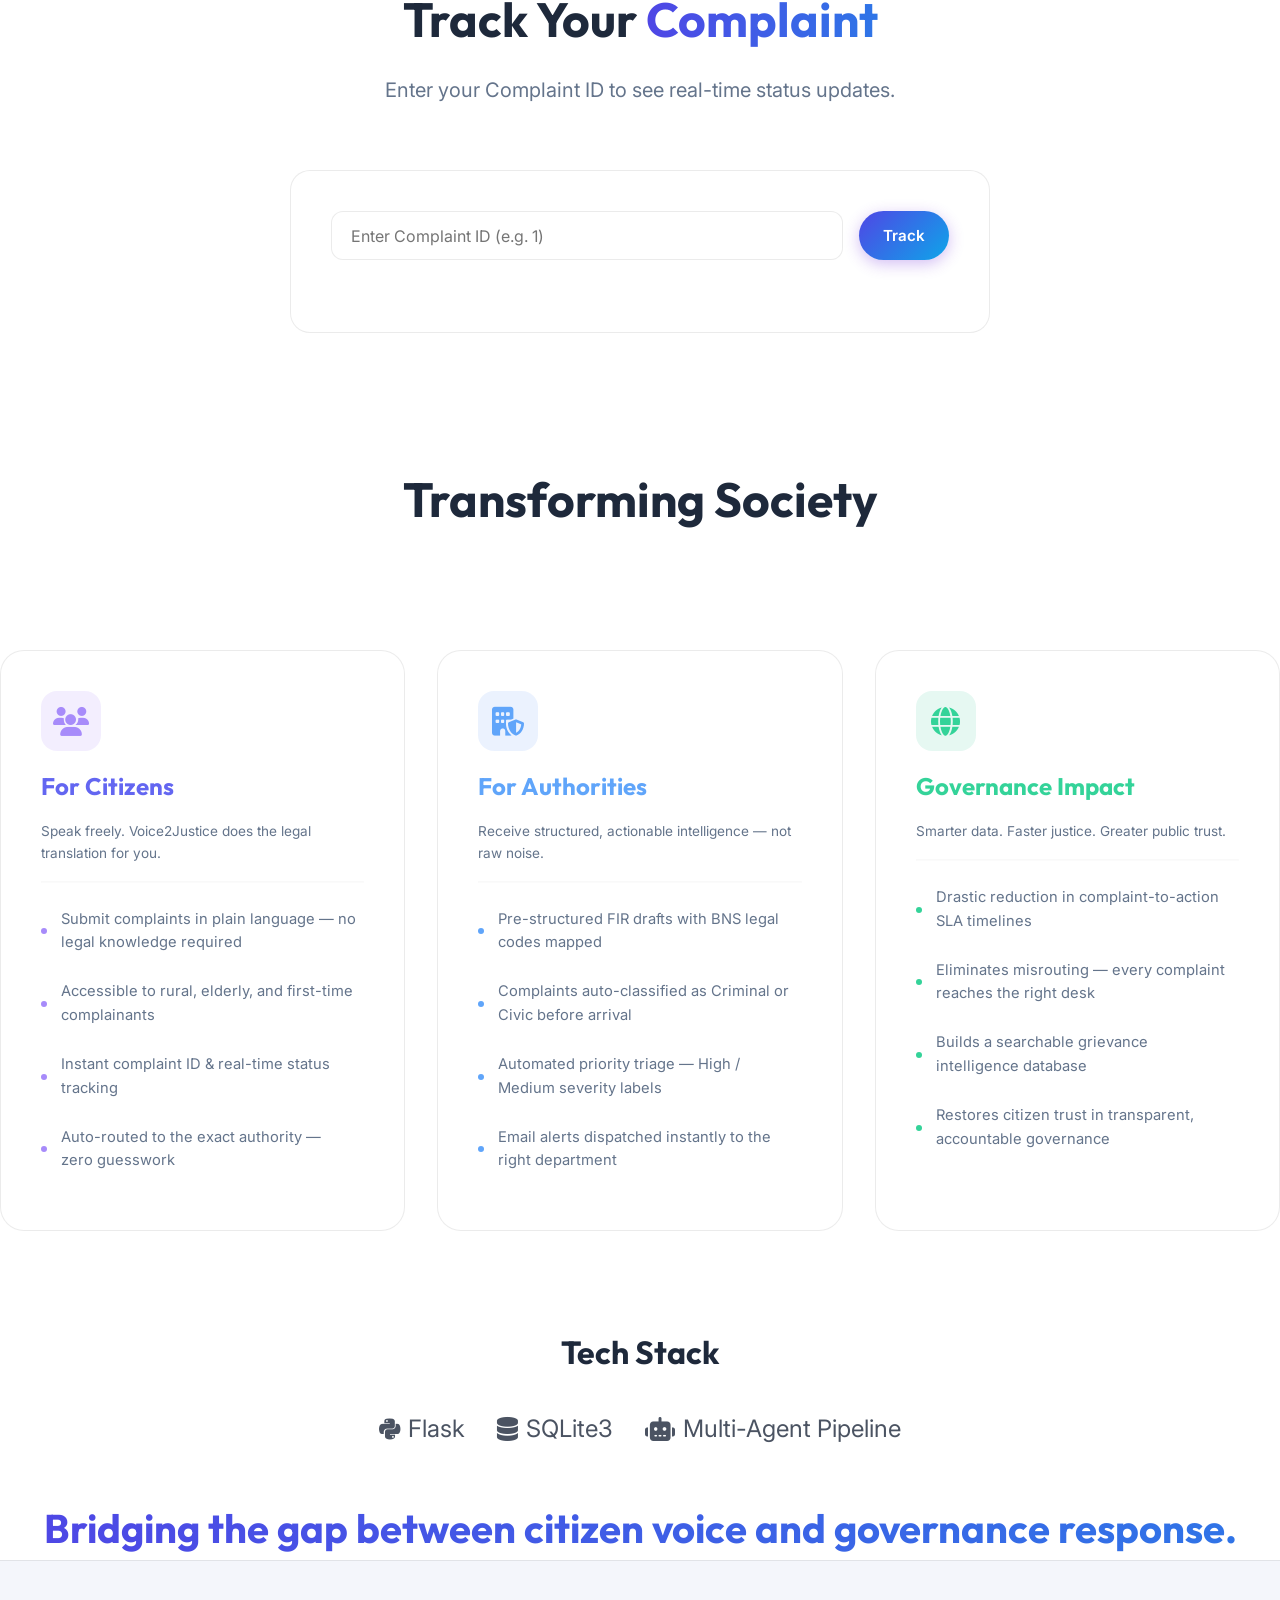
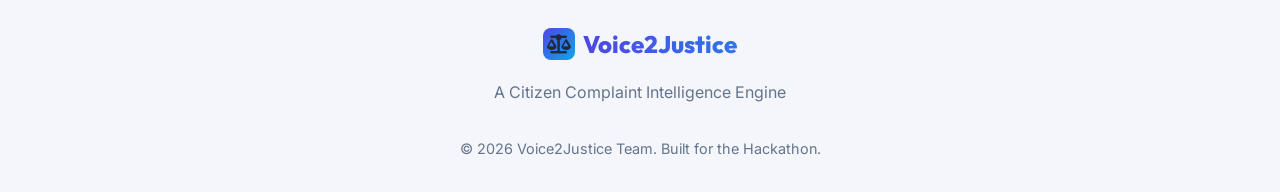
==== commit bfa699d4: "feat: Production deployment readiness (V1.0.0)" ====
--- a/index.html
+++ b/index.html
@@ -1,1793 +1,2193 @@
-<!DOCTYPE html>
-<html lang="en">
-
-<head>
-    <meta charset="UTF-8">
-    <meta name="viewport" content="width=device-width, initial-scale=1.0">
-    <title>Voice2Justice | Citizen Complaint Intelligence</title>
-    <meta name="description" content="A Citizen Complaint Intelligence & Governance Routing Platform.">
-    <link rel="stylesheet" href="https://cdnjs.cloudflare.com/ajax/libs/font-awesome/6.4.0/css/all.min.css">
-    <link
-        href="https://fonts.googleapis.com/css2?family=Outfit:wght@300;400;500;600;700;800&family=Inter:wght@400;500;600&display=swap"
-        rel="stylesheet">
-    <style>
-        :root {
-            --bg-dark: #ffffff;
-            --bg-darker: #f4f6fb;
-            --bg-card: rgba(255, 255, 255, .9);
-            --border-light: rgba(0, 0, 0, .08);
-            --primary: #4f46e5;
-            --primary-light: #6366f1;
-            --secondary: #0ea5e9;
-            --accent: #10b981;
-            --accent-red: #ef4444;
-            --text-main: #1e293b;
-            --text-muted: #64748b;
-            --gradient-main: linear-gradient(135deg, #4f46e5 0%, #0ea5e9 100%);
-            --gradient-text: linear-gradient(to right, #4f46e5, #0ea5e9);
-            --glass-bg: rgba(255, 255, 255, .85);
-            --glass-border: rgba(0, 0, 0, .06);
-            --glass-blur: blur(14px)
-        }
-
-        * {
-            margin: 0;
-            padding: 0;
-            box-sizing: border-box
-        }
-
-        html {
-            scroll-behavior: smooth;
-            font-family: 'Inter', sans-serif;
-            color: var(--text-main);
-            background-color: var(--bg-dark)
-        }
-
-        body {
-            overflow-x: hidden;
-            line-height: 1.6
-        }
-
-        h1,
-        h2,
-        h3,
-        h4,
-        .brand {
-            font-family: 'Outfit', sans-serif
-        }
-
-        .bg-glow {
-            position: fixed;
-            width: 600px;
-            height: 600px;
-            background: radial-gradient(circle, rgba(139, 92, 246, .15) 0%, rgba(10, 10, 15, 0) 70%);
-            top: -200px;
-            left: -200px;
-            border-radius: 50%;
-            pointer-events: none;
-            z-index: -1
-        }
-
-        .bg-glow-2 {
-            position: fixed;
-            width: 500px;
-            height: 500px;
-            background: radial-gradient(circle, rgba(37, 99, 235, .1) 0%, rgba(10, 10, 15, 0) 70%);
-            bottom: -100px;
-            right: -100px;
-            border-radius: 50%;
-            pointer-events: none;
-            z-index: -1
-        }
-
-        .container {
-            max-width: 1200px;
-            margin: 0 auto;
-            padding: 0 2rem
-        }
-
-        .text-gradient {
-            background: var(--gradient-text);
-            -webkit-background-clip: text;
-            -webkit-text-fill-color: transparent;
-            background-clip: text
-        }
-
-        .section-title {
-            font-size: 3rem;
-            font-weight: 700;
-            margin-bottom: 1rem;
-            text-align: center
-        }
-
-        .section-subtitle {
-            text-align: center;
-            color: var(--text-muted);
-            font-size: 1.25rem;
-            max-width: 700px;
-            margin: 0 auto 4rem auto
-        }
-
-        section {
-            padding: 8rem 0
-        }
-
-        nav {
-            position: fixed;
-            top: 0;
-            width: 100%;
-            padding: 1.5rem 0;
-            background: var(--glass-bg);
-            backdrop-filter: var(--glass-blur);
-            -webkit-backdrop-filter: var(--glass-blur);
-            border-bottom: 1px solid var(--glass-border);
-            z-index: 100;
-            transition: all .3s ease
-        }
-
-        .nav-content {
-            display: flex;
-            justify-content: space-between;
-            align-items: center
-        }
-
-        .logo {
-            font-size: 1.5rem;
-            font-weight: 800;
-            display: flex;
-            align-items: center;
-            gap: .5rem
-        }
-
-        .logo-icon {
-            width: 32px;
-            height: 32px;
-            background: var(--gradient-main);
-            border-radius: 8px;
-            display: flex;
-            align-items: center;
-            justify-content: center;
-            font-size: 1.2rem
-        }
-
-        .nav-links {
-            display: flex;
-            gap: 2rem;
-            list-style: none
-        }
-
-        .nav-links a {
-            color: var(--text-main);
-            text-decoration: none;
-            font-size: .95rem;
-            font-weight: 500;
-            transition: color .3s ease
-        }
-
-        .nav-links a:hover {
-            color: var(--primary-light)
-        }
-
-        .btn {
-            padding: .75rem 1.5rem;
-            border-radius: 30px;
-            font-weight: 600;
-            text-decoration: none;
-            transition: all .3s ease;
-            cursor: pointer;
-            border: none;
-            font-family: inherit;
-            font-size: .95rem
-        }
-
-        .btn-primary {
-            background: var(--gradient-main);
-            color: #fff;
-            box-shadow: 0 4px 15px rgba(109, 40, 217, .3)
-        }
-
-        .btn-primary:hover {
-            transform: translateY(-2px);
-            box-shadow: 0 8px 25px rgba(109, 40, 217, .5)
-        }
-
-        .btn-outline {
-            background: transparent;
-            border: 1px solid var(--border-light);
-            color: var(--text-main)
-        }
-
-        .btn-outline:hover {
-            border-color: var(--primary-light);
-            background: rgba(139, 92, 246, .1)
-        }
-
-        .hero {
-            min-height: 100vh;
-            display: flex;
-            align-items: center;
-            padding-top: 5rem;
-            position: relative
-        }
-
-        .hero-content {
-            text-align: center;
-            max-width: 900px;
-            margin: 0 auto
-        }
-
-        .badge {
-            display: inline-block;
-            padding: .5rem 1rem;
-            background: rgba(139, 92, 246, .1);
-            border: 1px solid rgba(139, 92, 246, .2);
-            border-radius: 20px;
-            color: var(--primary-light);
-            font-size: .85rem;
-            font-weight: 600;
-            letter-spacing: 1px;
-            text-transform: uppercase;
-            margin-bottom: 2rem
-        }
-
-        .hero h1 {
-            font-size: 5rem;
-            line-height: 1.1;
-            margin-bottom: 1.5rem;
-            letter-spacing: -1px
-        }
-
-        .hero p {
-            font-size: 1.25rem;
-            color: var(--text-muted);
-            margin-bottom: 3rem;
-            max-width: 700px;
-            margin-left: auto;
-            margin-right: auto
-        }
-
-        .hero-cta {
-            display: flex;
-            gap: 1rem;
-            justify-content: center
-        }
-
-        .problem-grid,
-        .solution-grid,
-        .impact-grid {
-            display: grid;
-            grid-template-columns: repeat(auto-fit, minmax(300px, 1fr));
-            gap: 2rem;
-            margin-top: 4rem
-        }
-
-        .card {
-            background: var(--bg-card);
-            border: 1px solid var(--border-light);
-            border-radius: 24px;
-            padding: 2.5rem;
-            transition: all .4s ease;
-            position: relative;
-            overflow: hidden
-        }
-
-        .card::before {
-            content: '';
-            position: absolute;
-            top: 0;
-            left: 0;
-            width: 100%;
-            height: 100%;
-            background: linear-gradient(135deg, rgba(255, 255, 255, .05) 0%, rgba(255, 255, 255, 0) 100%);
-            opacity: 0;
-            transition: opacity .4s ease
-        }
-
-        .card:hover {
-            transform: translateY(-10px);
-            border-color: rgba(255, 255, 255, .2);
-            box-shadow: 0 20px 40px rgba(0, 0, 0, .4)
-        }
-
-        .card:hover::before {
-            opacity: 1
-        }
-
-        .card-icon {
-            width: 60px;
-            height: 60px;
-            border-radius: 16px;
-            display: flex;
-            align-items: center;
-            justify-content: center;
-            font-size: 1.8rem;
-            margin-bottom: 1.5rem;
-            background: rgba(255, 255, 255, .05)
-        }
-
-        .icon-red {
-            background: rgba(239, 68, 68, .1);
-            color: #ef4444
-        }
-
-        .icon-purple {
-            background: rgba(139, 92, 246, .1);
-            color: #a78bfa
-        }
-
-        .icon-green {
-            background: rgba(16, 185, 129, .1);
-            color: #34d399
-        }
-
-        .icon-blue {
-            background: rgba(59, 130, 246, .1);
-            color: #60a5fa
-        }
-
-        .card h3 {
-            font-size: 1.5rem;
-            margin-bottom: 1rem
-        }
-
-        .card p {
-            color: var(--text-muted)
-        }
-
-        .card ul {
-            list-style-type: none;
-            margin-top: 1rem
-        }
-
-        .card ul li {
-            margin-bottom: .5rem;
-            display: flex;
-            align-items: flex-start;
-            gap: .5rem;
-            color: var(--text-muted)
-        }
-
-        .bridge-visual {
-            display: flex;
-            align-items: center;
-            justify-content: center;
-            gap: 2rem;
-            margin: 4rem 0;
-            flex-wrap: wrap
-        }
-
-        .bridge-node {
-            background: var(--bg-card);
-            border: 1px solid var(--border-light);
-            padding: 2rem;
-            border-radius: 20px;
-            text-align: center;
-            width: 250px;
-            position: relative
-        }
-
-        .bridge-node h3 {
-            margin-bottom: .5rem
-        }
-
-        .bridge-gap {
-            display: flex;
-            flex-direction: column;
-            align-items: center;
-            gap: 1rem
-        }
-
-        .gap-line {
-            height: 4px;
-            width: 100px;
-            background: rgba(255, 255, 255, .1);
-            position: relative;
-            overflow: hidden
-        }
-
-        .gap-line::after {
-            content: '';
-            position: absolute;
-            top: 0;
-            left: -100%;
-            width: 100%;
-            height: 100%;
-            background: var(--gradient-main);
-            animation: slideRight 3s infinite ease-in-out
-        }
-
-        @keyframes slideRight {
-            0% {
-                left: -100%
-            }
-
-            50% {
-                left: 0
-            }
-
-            100% {
-                left: 100%
-            }
-        }
-
-        .pipeline {
-            display: flex;
-            justify-content: space-between;
-            margin-top: 4rem;
-            position: relative;
-            overflow-x: auto;
-            padding-bottom: 2rem
-        }
-
-        .pipeline::before {
-            content: '';
-            position: absolute;
-            top: 40px;
-            left: 5%;
-            right: 5%;
-            height: 2px;
-            background: var(--border-light);
-            z-index: 0
-        }
-
-        .pipeline::after {
-            content: '';
-            position: absolute;
-            top: 40px;
-            left: 5%;
-            width: 0;
-            height: 2px;
-            background: var(--gradient-main);
-            z-index: 1;
-            transition: width 1s ease;
-            box-shadow: 0 0 10px var(--primary)
-        }
-
-        .pipeline.animated::after {
-            width: 90%
-        }
-
-        .pipeline-step {
-            position: relative;
-            z-index: 2;
-            display: flex;
-            flex-direction: column;
-            align-items: center;
-            text-align: center;
-            width: 150px;
-            opacity: 0;
-            transform: translateY(20px);
-            transition: all .5s ease
-        }
-
-        .pipeline.animated .pipeline-step {
-            opacity: 1;
-            transform: translateY(0)
-        }
-
-        .pipeline.animated .pipeline-step:nth-child(1) {
-            transition-delay: .2s
-        }
-
-        .pipeline.animated .pipeline-step:nth-child(2) {
-            transition-delay: .4s
-        }
-
-        .pipeline.animated .pipeline-step:nth-child(3) {
-            transition-delay: .6s
-        }
-
-        .pipeline.animated .pipeline-step:nth-child(4) {
-            transition-delay: .8s
-        }
-
-        .pipeline.animated .pipeline-step:nth-child(5) {
-            transition-delay: 1s
-        }
-
-        .step-icon {
-            width: 80px;
-            height: 80px;
-            background: var(--bg-darker);
-            border: 2px solid var(--border-light);
-            border-radius: 50%;
-            display: flex;
-            align-items: center;
-            justify-content: center;
-            font-size: 1.5rem;
-            margin-bottom: 1rem;
-            transition: all .3s ease
-        }
-
-        .pipeline.animated .pipeline-step:hover .step-icon {
-            background: var(--primary);
-            border-color: var(--primary-light);
-            box-shadow: 0 0 20px rgba(139, 92, 246, .4);
-            transform: scale(1.1)
-        }
-
-        .step-title {
-            font-weight: 600;
-            margin-bottom: .25rem
-        }
-
-        .step-desc {
-            font-size: .85rem;
-            color: var(--text-muted)
-        }
-
-        .demo-section {
-            background: var(--bg-darker);
-            position: relative;
-            border-top: 1px solid var(--border-light);
-            border-bottom: 1px solid var(--border-light)
-        }
-
-        .demo-container {
-            display: flex;
-            gap: 3rem;
-            margin-top: 3rem;
-            align-items: flex-start
-        }
-
-        .demo-input-card,
-        .demo-output-card {
-            flex: 1;
-            background: var(--bg-dark);
-            border: 1px solid var(--border-light);
-            border-radius: 20px;
-            overflow: hidden;
-            box-shadow: 0 25px 50px -12px rgba(0, 0, 0, .5)
-        }
-
-        .demo-header {
-            padding: 1rem 1.5rem;
-            background: rgba(255, 255, 255, .02);
-            border-bottom: 1px solid var(--border-light);
-            display: flex;
-            align-items: center;
-            justify-content: space-between
-        }
-
-        .mac-dots {
-            display: flex;
-            gap: 6px
-        }
-
-        .dot {
-            width: 12px;
-            height: 12px;
-            border-radius: 50%
-        }
-
-        .dot:nth-child(1) {
-            background: #ff5f56
-        }
-
-        .dot:nth-child(2) {
-            background: #ffbd2e
-        }
-
-        .dot:nth-child(3) {
-            background: #27c93f
-        }
-
-        .demo-body {
-            padding: 2rem;
-            min-height: 400px;
-            display: flex;
-            flex-direction: column
-        }
-
-        .demo-textarea {
-            width: 100%;
-            height: 150px;
-            background: rgba(255, 255, 255, .03);
-            border: 1px solid var(--border-light);
-            border-radius: 12px;
-            padding: 1rem;
-            color: var(--text-main);
-            font-family: inherit;
-            font-size: 1rem;
-            resize: none;
-            margin-bottom: 1.5rem;
-            transition: all .3s
-        }
-
-        .demo-textarea:focus {
-            outline: none;
-            border-color: var(--primary);
-            background: rgba(139, 92, 246, .05)
-        }
-
-        .demo-suggestions {
-            display: flex;
-            gap: .5rem;
-            margin-bottom: 1.5rem;
-            flex-wrap: wrap
-        }
-
-        .suggestion {
-            padding: .4rem .8rem;
-            background: rgba(255, 255, 255, .05);
-            border: 1px solid var(--border-light);
-            border-radius: 20px;
-            font-size: .8rem;
-            cursor: pointer;
-            transition: all .2s;
-            color: var(--text-main)
-        }
-
-        .suggestion:hover {
-            background: rgba(255, 255, 255, .1)
-        }
-
-        .output-placeholder {
-            display: flex;
-            flex-direction: column;
-            align-items: center;
-            justify-content: center;
-            height: 100%;
-            color: var(--text-muted);
-            flex: 1
-        }
-
-        .output-placeholder i {
-            font-size: 3rem;
-            margin-bottom: 1rem;
-            opacity: .5
-        }
-
-        .processing-state {
-            display: none;
-            flex-direction: column;
-            align-items: center;
-            justify-content: center;
-            flex: 1
-        }
-
-        .spinner {
-            width: 50px;
-            height: 50px;
-            border: 3px solid rgba(139, 92, 246, .3);
-            border-radius: 50%;
-            border-top-color: var(--primary);
-            animation: spin 1s ease-in-out infinite;
-            margin-bottom: 1rem
-        }
-
-        @keyframes spin {
-            to {
-                transform: rotate(360deg)
-            }
-        }
-
-        .output-result {
-            display: none;
-            flex-direction: column;
-            gap: 1rem;
-            animation: fadeIn .5s ease
-        }
-
-        @keyframes fadeIn {
-            from {
-                opacity: 0;
-                transform: translateY(10px)
-            }
-
-            to {
-                opacity: 1;
-                transform: translateY(0)
-            }
-        }
-
-        .result-card {
-            background: rgba(255, 255, 255, .03);
-            border: 1px solid var(--border-light);
-            border-radius: 12px;
-            padding: 1.5rem
-        }
-
-        .result-header {
-            display: flex;
-            justify-content: space-between;
-            margin-bottom: 1rem;
-            padding-bottom: .5rem;
-            border-bottom: 1px solid var(--border-light);
-            flex-wrap: wrap;
-            gap: .5rem
-        }
-
-        .result-tag {
-            padding: .2rem .6rem;
-            border-radius: 12px;
-            font-size: .75rem;
-            font-weight: 600;
-            text-transform: uppercase
-        }
-
-        .tag-crime {
-            background: rgba(239, 68, 68, .2);
-            color: #fca5a5
-        }
-
-        .tag-civic {
-            background: rgba(59, 130, 246, .2);
-            color: #93c5fd
-        }
-
-        .result-row {
-            display: flex;
-            margin-bottom: .5rem
-        }
-
-        .result-label {
-            width: 120px;
-            color: var(--text-muted);
-            font-size: .85rem;
-            text-transform: uppercase;
-            font-weight: 600;
-            flex-shrink: 0
-        }
-
-        .result-value {
-            flex: 1;
-            font-weight: 500
-        }
-
-        footer {
-            background: var(--bg-darker);
-            padding: 4rem 0 2rem;
-            border-top: 1px solid var(--border-light);
-            text-align: center
-        }
-
-        .footer-content {
-            margin-bottom: 2rem
-        }
-
-        .copyright {
-            color: var(--text-muted);
-            font-size: .9rem
-        }
-
-        .fade-up {
-            opacity: 0;
-            transform: translateY(30px);
-            transition: opacity .8s ease, transform .8s ease
-        }
-
-        .fade-up.visible {
-            opacity: 1;
-            transform: translateY(0)
-        }
-
-        @media(max-width:900px) {
-            .hero h1 {
-                font-size: 3.5rem
-            }
-
-            .demo-container {
-                flex-direction: column
-            }
-
-            .pipeline {
-                flex-direction: column;
-                align-items: flex-start;
-                gap: 2rem;
-                padding-left: 2rem
-            }
-
-            .pipeline::before {
-                top: 0;
-                left: 40px;
-                width: 2px;
-                height: 100%
-            }
-
-            .pipeline::after {
-                top: 0;
-                left: 40px;
-                width: 2px;
-                height: 0;
-                transition: height 1s ease
-            }
-
-            .pipeline.animated::after {
-                width: 2px;
-                height: 90%
-            }
-
-            .pipeline-step {
-                flex-direction: row;
-                text-align: left;
-                width: 100%;
-                gap: 1.5rem
-            }
-
-            .step-icon {
-                margin-bottom: 0;
-                width: 60px;
-                height: 60px;
-                z-index: 10;
-                background: var(--bg-dark)
-            }
-        }
-
-        @media(max-width:600px) {
-            .hero h1 {
-                font-size: 2.5rem
-            }
-
-            .section-title {
-                font-size: 2rem
-            }
-
-            .nav-links {
-                display: none
-            }
-        }
-
-        /* Animated Background */
-        #particles-canvas {
-            position: fixed;
-            top: 0;
-            left: 0;
-            width: 100%;
-            height: 100%;
-            z-index: 0;
-            pointer-events: none;
-        }
-
-        .bg-glow {
-            animation: floatGlow1 8s ease-in-out infinite alternate;
-        }
-
-        .bg-glow-2 {
-            animation: floatGlow2 10s ease-in-out infinite alternate;
-        }
-
-        @keyframes floatGlow1 {
-            0% {
-                transform: translate(0, 0) scale(1);
-            }
-
-            100% {
-                transform: translate(80px, 60px) scale(1.2);
-            }
-        }
-
-        @keyframes floatGlow2 {
-            0% {
-                transform: translate(0, 0) scale(1);
-            }
-
-            100% {
-                transform: translate(-60px, -40px) scale(1.15);
-            }
-        }
-
-        .hero {
-            background: linear-gradient(135deg, #f0f4ff 0%, #e8f4f8 30%, #faf5ff 60%, #f0f9ff 100%);
-            background-size: 400% 400%;
-            animation: gradientShift 12s ease infinite;
-        }
-
-        @keyframes gradientShift {
-            0% {
-                background-position: 0% 50%;
-            }
-
-            50% {
-                background-position: 100% 50%;
-            }
-
-            100% {
-                background-position: 0% 50%;
-            }
-        }
-
-        nav,
-        section,
-        footer {
-            position: relative;
-            z-index: 1;
-        }
-
-        /* ===== MORE ANIMATIONS ===== */
-
-        /* Shimmer sweep on gradient text */
-        .text-gradient {
-            background-size: 200% auto;
-            animation: shimmer 4s linear infinite;
-        }
-
-        @keyframes shimmer {
-            0% {
-                background-position: 0% center;
-            }
-
-            100% {
-                background-position: 200% center;
-            }
-        }
-
-        /* Pulse glow on card icons */
-        .card-icon {
-            animation: iconPulse 3s ease-in-out infinite;
-        }
-
-        @keyframes iconPulse {
-
-            0%,
-            100% {
-                box-shadow: 0 0 0 0 rgba(79, 70, 229, 0);
-            }
-
-            50% {
-                box-shadow: 0 0 20px 4px rgba(79, 70, 229, 0.12);
-            }
-        }
-
-        /* 3D tilt on cards */
-        .card {
-            transform-style: preserve-3d;
-            perspective: 1000px;
-            transition: all 0.4s ease, transform 0.3s ease;
-        }
-
-        .card:hover {
-            transform: translateY(-10px) rotateX(2deg) rotateY(-2deg);
-            box-shadow: 0 25px 50px rgba(79, 70, 229, 0.08), 0 10px 20px rgba(0, 0, 0, 0.06);
-        }
-
-        /* Ripple effect on buttons */
-        .btn {
-            position: relative;
-            overflow: hidden;
-        }
-
-        .btn::after {
-            content: '';
-            position: absolute;
-            width: 0;
-            height: 0;
-            background: rgba(255, 255, 255, 0.3);
-            border-radius: 50%;
-            transform: translate(-50%, -50%);
-            transition: width 0.6s ease, height 0.6s ease, opacity 0.6s ease;
-            opacity: 0;
-            pointer-events: none;
-        }
-
-        .btn:active::after {
-            width: 300px;
-            height: 300px;
-            opacity: 1;
-            transition: 0s;
-        }
-
-        /* Badge bounce entrance */
-        .badge {
-            animation: bounceIn 1s ease-out;
-        }
-
-        @keyframes bounceIn {
-            0% {
-                opacity: 0;
-                transform: scale(0.3) translateY(-30px);
-            }
-
-            50% {
-                opacity: 1;
-                transform: scale(1.05) translateY(0);
-            }
-
-            70% {
-                transform: scale(0.95);
-            }
-
-            100% {
-                transform: scale(1);
-            }
-        }
-
-        /* Hero H1 slide up entrance */
-        .hero h1 {
-            animation: slideUp 0.8s ease-out 0.3s both;
-        }
-
-        @keyframes slideUp {
-            from {
-                opacity: 0;
-                transform: translateY(40px);
-            }
-
-            to {
-                opacity: 1;
-                transform: translateY(0);
-            }
-        }
-
-        /* Hero paragraph fade in */
-        .hero p {
-            animation: slideUp 0.8s ease-out 0.6s both;
-        }
-
-        /* CTA buttons stagger */
-        .hero-cta {
-            animation: slideUp 0.8s ease-out 0.9s both;
-        }
-
-        /* Typing cursor */
-        .typing-cursor {
-            display: inline-block;
-            width: 3px;
-            height: 1em;
-            background: var(--primary);
-            margin-left: 4px;
-            animation: blink 0.8s step-end infinite;
-            vertical-align: text-bottom;
-        }
-
-        @keyframes blink {
-
-            0%,
-            100% {
-                opacity: 1;
-            }
-
-            50% {
-                opacity: 0;
-            }
-        }
-
-        /* Floating geometric shapes */
-        .floating-shapes {
-            position: absolute;
-            top: 0;
-            left: 0;
-            width: 100%;
-            height: 100%;
-            overflow: hidden;
-            pointer-events: none;
-            z-index: 0;
-        }
-
-        .shape {
-            position: absolute;
-            border: 2px solid rgba(79, 70, 229, 0.08);
-            border-radius: 12px;
-            animation: floatShape 15s ease-in-out infinite;
-        }
-
-        .shape:nth-child(1) {
-            width: 60px;
-            height: 60px;
-            top: 15%;
-            left: 8%;
-            animation-delay: 0s;
-            animation-duration: 18s;
-            transform: rotate(45deg);
-        }
-
-        .shape:nth-child(2) {
-            width: 40px;
-            height: 40px;
-            top: 70%;
-            left: 85%;
-            animation-delay: 2s;
-            animation-duration: 14s;
-            border-radius: 50%;
-            border-color: rgba(14, 165, 233, 0.08);
-        }
-
-        .shape:nth-child(3) {
-            width: 80px;
-            height: 80px;
-            top: 40%;
-            left: 90%;
-            animation-delay: 4s;
-            animation-duration: 20s;
-            transform: rotate(20deg);
-        }
-
-        .shape:nth-child(4) {
-            width: 30px;
-            height: 30px;
-            top: 80%;
-            left: 15%;
-            animation-delay: 1s;
-            animation-duration: 12s;
-            border-radius: 50%;
-            border-color: rgba(16, 185, 129, 0.1);
-        }
-
-        .shape:nth-child(5) {
-            width: 50px;
-            height: 50px;
-            top: 25%;
-            left: 75%;
-            animation-delay: 3s;
-            animation-duration: 16s;
-            transform: rotate(-15deg);
-        }
-
-        @keyframes floatShape {
-
-            0%,
-            100% {
-                transform: translateY(0) rotate(0deg);
-                opacity: 0.5;
-            }
-
-            25% {
-                transform: translateY(-30px) rotate(90deg);
-                opacity: 1;
-            }
-
-            50% {
-                transform: translateY(-15px) rotate(180deg);
-                opacity: 0.7;
-            }
-
-            75% {
-                transform: translateY(-40px) rotate(270deg);
-                opacity: 1;
-            }
-        }
-
-        /* Step icons bounce on hover */
-        .step-icon {
-            transition: all 0.3s cubic-bezier(0.68, -0.55, 0.265, 1.55);
-        }
-
-        .pipeline.animated .pipeline-step:hover .step-icon {
-            animation: iconBounce 0.5s ease;
-        }
-
-        @keyframes iconBounce {
-            0% {
-                transform: scale(1);
-            }
-
-            30% {
-                transform: scale(1.25);
-            }
-
-            50% {
-                transform: scale(0.95);
-            }
-
-            70% {
-                transform: scale(1.1);
-            }
-
-            100% {
-                transform: scale(1.1);
-            }
-        }
-
-        /* Suggestion chips hover bounce */
-        .suggestion {
-            transition: all 0.3s cubic-bezier(0.68, -0.55, 0.265, 1.55);
-        }
-
-        .suggestion:hover {
-            transform: translateY(-3px) scale(1.05);
-            box-shadow: 0 4px 12px rgba(79, 70, 229, 0.1);
-        }
-
-        /* Nav links underline animation */
-        .nav-links a {
-            position: relative;
-        }
-
-        .nav-links a::after {
-            content: '';
-            position: absolute;
-            bottom: -4px;
-            left: 0;
-            width: 0;
-            height: 2px;
-            background: var(--gradient-main);
-            transition: width 0.3s ease;
-            border-radius: 2px;
-        }
-
-        .nav-links a:hover::after {
-            width: 100%;
-        }
-
-        /* Logo icon spin on hover */
-        .logo:hover .logo-icon {
-            animation: logoSpin 0.6s ease;
-        }
-
-        @keyframes logoSpin {
-            0% {
-                transform: rotateY(0);
-            }
-
-            100% {
-                transform: rotateY(360deg);
-            }
-        }
-
-        /* Result card slide in */
-        .result-card {
-            animation: resultSlideIn 0.6s cubic-bezier(0.16, 1, 0.3, 1);
-        }
-
-        @keyframes resultSlideIn {
-            from {
-                opacity: 0;
-                transform: translateY(30px) scale(0.95);
-            }
-
-            to {
-                opacity: 1;
-                transform: translateY(0) scale(1);
-            }
-        }
-
-        /* Spinner enhanced */
-        .spinner {
-            border-width: 4px;
-            border-color: rgba(79, 70, 229, 0.1) rgba(14, 165, 233, 0.1) rgba(16, 185, 129, 0.1) var(--primary);
-        }
-
-        /* Section divider wave */
-        .wave-divider {
-            position: relative;
-            margin-top: -1px;
-        }
-
-        .wave-divider svg {
-            display: block;
-            width: 100%;
-            height: 60px;
-        }
-    </style>
-</head>
-
-<body>
-    <canvas id="particles-canvas"></canvas>
-    <div class="bg-glow"></div>
-    <div class="bg-glow-2"></div>
-
-    <nav id="navbar">
-        <div class="container nav-content">
-            <div class="logo">
-                <div class="logo-icon"><i class="fa-solid fa-scale-balanced"></i></div>
-                <span class="text-gradient brand">Voice2Justice</span>
-            </div>
-            <ul class="nav-links">
-                <li><a href="#problem">The Gap</a></li>
-                <li><a href="#solution">Our Solution</a></li>
-                <li><a href="#workflow">How It Works</a></li>
-                <li><a href="#demo">Demo</a></li>
-                <li><a href="#impact">Impact</a></li>
-            </ul>
-            <a href="#demo" class="btn btn-primary">Try It Now</a>
-        </div>
-    </nav>
-
-    <!-- Hero -->
-    <section class="hero" id="home">
-        <div class="floating-shapes">
-            <div class="shape"></div>
-            <div class="shape"></div>
-            <div class="shape"></div>
-            <div class="shape"></div>
-            <div class="shape"></div>
-        </div>
-        <div class="container hero-content fade-up">
-            <div class="badge">Intelligent Governance Platform</div>
-            <h1>Bridging Citizen Voice to <span class="text-gradient">Governance Action</span><span
-                    class="typing-cursor"></span></h1>
-            <p>A smart complaint intelligence and routing platform that transforms unstructured civilian narratives into
-                actionable legal and civic workflows instantly.</p>
-            <div class="hero-cta">
-                <a href="#demo" class="btn btn-primary">See it in Action</a>
-                <a href="#problem" class="btn btn-outline">Understand the Problem</a>
-            </div>
-        </div>
-    </section>
-
-    <!-- Problem -->
-    <section id="problem">
-        <div class="container">
-            <h2 class="section-title fade-up">The Missing Bridge</h2>
-            <p class="section-subtitle fade-up">Citizens face a maze. Authorities face a mess. Complaints today fail to
-                convert into action because there is no intelligent system bridging the gap.</p>
-            <div class="bridge-visual fade-up">
-                <div class="bridge-node">
-                    <h3>Citizen Voice</h3>
-                    <p class="text-muted">Unstructured, Vague, Confused</p>
-                    <div style="margin-top:1rem;font-size:2rem;color:var(--text-muted)"><i
-                            class="fa-solid fa-users"></i></div>
-                </div>
-                <div class="bridge-gap">
-                    <span
-                        style="color:var(--accent-red);font-weight:bold;font-family:'Outfit';letter-spacing:2px">DELAYED
-                        JUSTICE</span>
-                    <div class="gap-line"></div>
-                    <span style="color:var(--text-muted);font-size:.8rem">Manual classification bottleneck</span>
-                </div>
-                <div class="bridge-node" style="border-color:rgba(255,255,255,.1)">
-                    <h3>Governance Action</h3>
-                    <p class="text-muted">Requires specific formats & routing</p>
-                    <div style="margin-top:1rem;font-size:2rem;color:var(--text-muted)"><i
-                            class="fa-solid fa-building-columns"></i></div>
-                </div>
-            </div>
-            <div class="problem-grid">
-                <div class="card fade-up">
-                    <div class="card-icon icon-red"><i class="fa-solid fa-triangle-exclamation"></i></div>
-                    <h3>Citizen Struggles</h3>
-                    <p>Citizens lack legal or procedural knowledge, leading to fear and confusion.</p>
-                    <ul>
-                        <li><i class="fa-solid fa-xmark" style="color:#ef4444"></i> Unsure where to report</li>
-                        <li><i class="fa-solid fa-xmark" style="color:#ef4444"></i> Complex departmental maze</li>
-                        <li><i class="fa-solid fa-xmark" style="color:#ef4444"></i> Unstructured natural narratives</li>
-                    </ul>
-                </div>
-                <div class="card fade-up" style="transition-delay:.1s">
-                    <div class="card-icon icon-red"><i class="fa-solid fa-hourglass-half"></i></div>
-                    <h3>Authority Strain</h3>
-                    <p>Officials waste hours interpreting complaints instead of resolving them.</p>
-                    <ul>
-                        <li><i class="fa-solid fa-xmark" style="color:#ef4444"></i> Manual drafting of FIRs</li>
-                        <li><i class="fa-solid fa-xmark" style="color:#ef4444"></i> Misrouted civic issues</li>
-                        <li><i class="fa-solid fa-xmark" style="color:#ef4444"></i> Administrative burden</li>
-                    </ul>
-                </div>
-            </div>
-        </div>
-    </section>
-
-    <!-- Solution -->
-    <section id="solution" style="background:var(--bg-darker);position:relative">
-        <div class="container">
-            <div class="badge fade-up">Our Solution</div>
-            <h2 class="section-title fade-up">Introducing <span class="text-gradient">Voice2Justice</span></h2>
-            <p class="section-subtitle fade-up">Instead of forcing citizens to understand systems, the system
-                understands the citizen.</p>
-            <div class="solution-grid">
-                <div class="card fade-up">
-                    <div class="card-icon icon-purple"><i class="fa-solid fa-file-signature"></i></div>
-                    <h3>Automated FIR Drafts</h3>
-                    <p>If the complaint is a crime, the AI extracts entities and maps IPC logic to generate a
-                        ready-to-sign draft.</p>
-                </div>
-                <div class="card fade-up" style="transition-delay:.1s">
-                    <div class="card-icon icon-blue"><i class="fa-solid fa-route"></i></div>
-                    <h3>Department Assignment</h3>
-                    <p>If it is a civic issue, the system identifies the exact municipal department and routes it
-                        correctly.</p>
-                </div>
-                <div class="card fade-up" style="transition-delay:.2s">
-                    <div class="card-icon icon-green"><i class="fa-solid fa-chart-line"></i></div>
-                    <h3>Smart Governance Layer</h3>
-                    <p>Predicts resolution timelines, assigns severity priorities, and enables auto-escalation for SLA
-                        breaches.</p>
-                </div>
-            </div>
-        </div>
-    </section>
-
-    <!-- Pipeline -->
-    <section id="workflow">
-        <div class="container">
-            <h2 class="section-title fade-up">Agent-Based Intelligence Pipeline</h2>
-            <p class="section-subtitle fade-up">A sequence of specialized AI agents acts on the raw complaint.</p>
-            <div class="pipeline fade-up" id="pipeline-anim">
-                <div class="pipeline-step">
-                    <div class="step-icon"><i class="fa-regular fa-comment-dots"></i></div>
-                    <div class="step-title">Extractor</div>
-                    <div class="step-desc">Identifies entities, locations, intent.</div>
-                </div>
-                <div class="pipeline-step">
-                    <div class="step-icon"><i class="fa-solid fa-layer-group"></i></div>
-                    <div class="step-title">Classifier</div>
-                    <div class="step-desc">Crime or Civic Issue?</div>
-                </div>
-                <div class="pipeline-step">
-                    <div class="step-icon"><i class="fa-solid fa-map-location-dot"></i></div>
-                    <div class="step-title">Mapper</div>
-                    <div class="step-desc">Matches to laws or depts.</div>
-                </div>
-                <div class="pipeline-step">
-                    <div class="step-icon"><i class="fa-solid fa-network-wired"></i></div>
-                    <div class="step-title">Router</div>
-                    <div class="step-desc">Assigns priority & destination.</div>
-                </div>
-                <div class="pipeline-step">
-                    <div class="step-icon"><i class="fa-solid fa-file-export"></i></div>
-                    <div class="step-title">Generator</div>
-                    <div class="step-desc">Creates PDF & dispatches.</div>
-                </div>
-            </div>
-        </div>
-    </section>
-
-    <!-- Demo -->
-    <section class="demo-section" id="demo">
-        <div class="container">
-            <h2 class="section-title fade-up">Live Extraction Demo</h2>
-            <p class="section-subtitle fade-up">Experience how the platform transforms a natural narrative instantly.
-            </p>
-            <div class="demo-container fade-up">
-                <div class="demo-input-card">
-                    <div class="demo-header">
-                        <div class="mac-dots">
-                            <div class="dot"></div>
-                            <div class="dot"></div>
-                            <div class="dot"></div>
-                        </div>
-                        <span
-                            style="font-size:.8rem;font-family:monospace;color:var(--text-muted)">citizen-terminal</span>
-                    </div>
-                    <div class="demo-body">
-                        <label style="margin-bottom:.5rem;display:block;font-weight:500">Describe the incident
-                            naturally:</label>
-                        <div class="demo-suggestions">
-                            <div class="suggestion" id="ex-crime">Example: Chain Snatching</div>
-                            <div class="suggestion" id="ex-civic">Example: Water Pipe Burst</div>
-                        </div>
-                        <textarea id="demo-input" class="demo-textarea"
-                            placeholder="Type what happened here..."></textarea>
-                        <button id="process-btn" class="btn btn-primary" style="width:100%">Process Complaint with
-                            AI</button>
-                    </div>
-                </div>
-                <div class="demo-output-card">
-                    <div class="demo-header">
-                        <div class="mac-dots">
-                            <div class="dot"></div>
-                            <div class="dot"></div>
-                            <div class="dot"></div>
-                        </div>
-                        <span
-                            style="font-size:.8rem;font-family:monospace;color:var(--text-muted)">system-intelligence</span>
-                    </div>
-                    <div class="demo-body">
-                        <div id="output-placeholder" class="output-placeholder">
-                            <i class="fa-solid fa-microchip"></i>
-                            <p>Awaiting input...</p>
-                        </div>
-                        <div id="processing-state" class="processing-state">
-                            <div class="spinner"></div>
-                            <p style="color:var(--primary-light);font-family:monospace">Agent pipeline running...</p>
-                            <div style="font-size:.75rem;color:var(--text-muted);margin-top:.5rem" id="processing-text">
-                                Extracting entities...</div>
-                        </div>
-                        <div id="output-result" class="output-result"></div>
-                    </div>
-                </div>
-            </div>
-        </div>
-    </section>
-
-    <!-- Impact -->
-    <section id="impact">
-        <div class="container">
-            <h2 class="section-title fade-up">Transforming Society</h2>
-            <p class="section-subtitle fade-up">Moving from reactive responses to predictive, data-driven governance.
-            </p>
-            <div class="impact-grid" style="margin-top:3rem">
-                <div class="card fade-up">
-                    <h3 style="color:var(--primary-light)">For Citizens</h3>
-                    <hr style="border-color:var(--border-light);margin:.5rem 0 1rem;opacity:.3">
-                    <ul style="margin-top:0">
-                        <li><i class="fa-solid fa-check" style="color:#34d399"></i> No procedural knowledge needed</li>
-                        <li><i class="fa-solid fa-check" style="color:#34d399"></i> Inclusive for rural/elderly</li>
-                        <li><i class="fa-solid fa-check" style="color:#34d399"></i> Guaranteed routing to correct
-                            authority</li>
-                    </ul>
-                </div>
-                <div class="card fade-up" style="transition-delay:.1s">
-                    <h3 style="color:#60a5fa">For Authorities</h3>
-                    <hr style="border-color:var(--border-light);margin:.5rem 0 1rem;opacity:.3">
-                    <ul style="margin-top:0">
-                        <li><i class="fa-solid fa-check" style="color:#34d399"></i> Zero manual interpretation workload
-                        </li>
-                        <li><i class="fa-solid fa-check" style="color:#34d399"></i> Structured, legally usable FIR
-                            drafts</li>
-                        <li><i class="fa-solid fa-check" style="color:#34d399"></i> Automated priority triage</li>
-                    </ul>
-                </div>
-                <div class="card fade-up" style="transition-delay:.2s">
-                    <h3 style="color:#34d399">Systemic Value</h3>
-                    <hr style="border-color:var(--border-light);margin:.5rem 0 1rem;opacity:.3">
-                    <ul style="margin-top:0">
-                        <li><i class="fa-solid fa-check" style="color:#34d399"></i> Reduces resolution SLA times
-                            drastically</li>
-                        <li><i class="fa-solid fa-check" style="color:#34d399"></i> Restores public trust in governance
-                        </li>
-                        <li><i class="fa-solid fa-check" style="color:#34d399"></i> Enables geographic hotspot
-                            heatmapping</li>
-                    </ul>
-                </div>
-            </div>
-            <div style="margin-top:6rem;text-align:center">
-                <h3 class="fade-up" style="font-size:2rem;margin-bottom:2rem">Tech Stack</h3>
-                <div class="fade-up"
-                    style="display:flex;justify-content:center;gap:2rem;flex-wrap:wrap;margin-bottom:2rem;opacity:.8;font-size:1.5rem">
-                    <span style="display:flex;align-items:center;gap:.5rem"><i class="fa-brands fa-python"></i>
-                        Flask</span>
-                    <span style="display:flex;align-items:center;gap:.5rem"><i class="fa-solid fa-database"></i>
-                        SQLite3</span>
-                    <span style="display:flex;align-items:center;gap:.5rem"><i class="fa-solid fa-robot"></i>
-                        Multi-Agent Pipeline</span>
-                </div>
-                <h2 class="text-gradient fade-up" style="font-size:2.5rem;margin-top:3rem;font-family:'Outfit'">Bridging
-                    the gap between citizen voice and governance response.</h2>
-            </div>
-        </div>
-    </section>
-
-    <footer>
-        <div class="container">
-            <div class="footer-content">
-                <div class="logo" style="justify-content:center">
-                    <div class="logo-icon"><i class="fa-solid fa-scale-balanced"></i></div>
-                    <span class="text-gradient brand">Voice2Justice</span>
-                </div>
-                <p style="margin-top:1rem;color:var(--text-muted)">A Citizen Complaint Intelligence Engine</p>
-            </div>
-            <p class="copyright">&copy; 2026 Voice2Justice Team. Built for the Hackathon.</p>
-        </div>
-    </footer>
-
-    <script>
-        document.addEventListener('DOMContentLoaded', () => {
-            // Navbar scroll
-            const navbar = document.getElementById('navbar');
-            window.addEventListener('scroll', () => {
-                if (window.scrollY > 50) {
-                    navbar.style.padding = '1rem 0';
-                    navbar.style.background = 'rgba(255,255,255,.95)';
-                    navbar.style.boxShadow = '0 4px 20px rgba(0,0,0,.06)';
-                } else {
-                    navbar.style.padding = '1.5rem 0';
-                    navbar.style.background = 'var(--glass-bg)';
-                    navbar.style.boxShadow = 'none';
-                }
-            });
-
-            // Intersection Observer
-            const observer = new IntersectionObserver((entries) => {
-                entries.forEach(entry => {
-                    if (entry.isIntersecting) {
-                        entry.target.classList.add('visible');
-                        if (entry.target.id === 'pipeline-anim') entry.target.classList.add('animated');
-                    }
-                });
-            }, { threshold: 0.1, rootMargin: '0px 0px -50px 0px' });
-
-            document.querySelectorAll('.fade-up, .pipeline').forEach(el => observer.observe(el));
-
-            // Demo
-            const demoInput = document.getElementById('demo-input');
-            const processBtn = document.getElementById('process-btn');
-            const outputPlaceholder = document.getElementById('output-placeholder');
-            const processingState = document.getElementById('processing-state');
-            const processingText = document.getElementById('processing-text');
-            const outputResult = document.getElementById('output-result');
-
-            document.getElementById('ex-crime').addEventListener('click', () => {
-                demoInput.value = "I was walking near MG Road market around 8 PM yesterday when two guys on a black Pulsar bike snatched my gold chain. I am very scared.";
-                outputPlaceholder.style.display = 'flex';
-                processingState.style.display = 'none';
-                outputResult.style.display = 'none';
-            });
-            document.getElementById('ex-civic').addEventListener('click', () => {
-                demoInput.value = "The main water supply pipe outside building 45 on 3rd Cross Street has burst. Clean water has been wasting for 3 hours.";
-                outputPlaceholder.style.display = 'flex';
-                processingState.style.display = 'none';
-                outputResult.style.display = 'none';
-            });
-
-            processBtn.addEventListener('click', async () => {
-                const text = demoInput.value.trim();
-                if (!text) { alert("Please describe an incident first."); return; }
-
-                outputPlaceholder.style.display = 'none';
-                outputResult.style.display = 'none';
-
-                const locRegex = /(street|road|cross|layout|nagar|colony|block|market|area|park|junction|circle|highway|avenue|sector|phase|st\.|rd\.)/i;
-                let gpsLocation = "";
-
-                if (!locRegex.test(text)) {
-                    alert("Location is missing! Please mention a specific location in your complaint (e.g., Street, Road, Area, Colony).");
-                    outputPlaceholder.style.display = 'flex';
-                    return; // Stop submission and wait for user to add location
-                }
-
-                processingState.style.display = 'flex';
-                processingText.innerText = "Connecting to Flask Agent API...";
-
-                try {
-                    const response = await fetch('/api/process', {
-                        method: 'POST',
-                        headers: { 'Content-Type': 'application/json' },
-                        body: JSON.stringify({ text: text, location: gpsLocation })
-                    });
-
-                    if (!response.ok) {
-                        const errData = await response.json();
-                        throw new Error(errData.message || "Server error");
-                    }
-
-                    const data = await response.json();
-                    const steps = data.steps || ["Processing..."];
-                    let i = 0;
-                    const interval = setInterval(() => {
-                        if (i < steps.length) {
-                            processingText.innerText = steps[i];
-                            i++;
-                        } else {
-                            clearInterval(interval);
-                            processingState.style.display = 'none';
-                            outputResult.innerHTML = data.html;
-                            outputResult.style.display = 'flex';
-                        }
-                    }, 500);
-
-                } catch (error) {
-                    console.error('Error:', error);
-                    processingState.style.display = 'none';
-                    const errorMsg = error.message && error.message.includes('Location') ? error.message : "Connection Error. Ensure Flask is running: python app.py";
-                    outputResult.innerHTML = `<div style="color:#ef4444;padding:1rem"><i class="fa-solid fa-triangle-exclamation"></i> ${errorMsg}</div>`;
-                    outputResult.style.display = 'flex';
-                }
-            });
-        });
-    </script>
-
-    <script>
-        // Particle Background Animation
-        (function () {
-            const canvas = document.getElementById('particles-canvas');
-            const ctx = canvas.getContext('2d');
-            let particles = [];
-            const PARTICLE_COUNT = 60;
-            const COLORS = [
-                'rgba(79, 70, 229, 0.15)',  // indigo
-                'rgba(14, 165, 233, 0.12)', // sky blue
-                'rgba(99, 102, 241, 0.1)',  // light indigo
-                'rgba(16, 185, 129, 0.08)', // emerald
-            ];
-
-            function resize() {
-                canvas.width = window.innerWidth;
-                canvas.height = window.innerHeight;
-            }
-            window.addEventListener('resize', resize);
-            resize();
-
-            class Particle {
-                constructor() {
-                    this.reset();
-                }
-                reset() {
-                    this.x = Math.random() * canvas.width;
-                    this.y = Math.random() * canvas.height;
-                    this.size = Math.random() * 4 + 1;
-                    this.speedX = (Math.random() - 0.5) * 0.4;
-                    this.speedY = (Math.random() - 0.5) * 0.4;
-                    this.color = COLORS[Math.floor(Math.random() * COLORS.length)];
-                    this.opacity = Math.random() * 0.5 + 0.1;
-                }
-                update() {
-                    this.x += this.speedX;
-                    this.y += this.speedY;
-                    if (this.x < 0 || this.x > canvas.width) this.speedX *= -1;
-                    if (this.y < 0 || this.y > canvas.height) this.speedY *= -1;
-                }
-                draw() {
-                    ctx.beginPath();
-                    ctx.arc(this.x, this.y, this.size, 0, Math.PI * 2);
-                    ctx.fillStyle = this.color;
-                    ctx.globalAlpha = this.opacity;
-                    ctx.fill();
-                    ctx.globalAlpha = 1;
-                }
-            }
-
-            for (let i = 0; i < PARTICLE_COUNT; i++) {
-                particles.push(new Particle());
-            }
-
-            function connectParticles() {
-                for (let a = 0; a < particles.length; a++) {
-                    for (let b = a + 1; b < particles.length; b++) {
-                        const dx = particles[a].x - particles[b].x;
-                        const dy = particles[a].y - particles[b].y;
-                        const dist = Math.sqrt(dx * dx + dy * dy);
-                        if (dist < 120) {
-                            ctx.beginPath();
-                            ctx.strokeStyle = 'rgba(79, 70, 229, 0.04)';
-                            ctx.lineWidth = 0.5;
-                            ctx.moveTo(particles[a].x, particles[a].y);
-                            ctx.lineTo(particles[b].x, particles[b].y);
-                            ctx.stroke();
-                        }
-                    }
-                }
-            }
-
-            function animate() {
-                ctx.clearRect(0, 0, canvas.width, canvas.height);
-                particles.forEach(p => { p.update(); p.draw(); });
-                connectParticles();
-                requestAnimationFrame(animate);
-            }
-            animate();
-        })();
-    </script>
-
-    <script>
-        // Mouse Parallax on Hero
-        (function () {
-            const hero = document.querySelector('.hero');
-            const heroContent = document.querySelector('.hero-content');
-            const shapes = document.querySelectorAll('.shape');
-
-            hero.addEventListener('mousemove', (e) => {
-                const rect = hero.getBoundingClientRect();
-                const x = (e.clientX - rect.left) / rect.width - 0.5;
-                const y = (e.clientY - rect.top) / rect.height - 0.5;
-
-                heroContent.style.transform = `translateX(${x * 10}px) translateY(${y * 10}px)`;
-
-                shapes.forEach((shape, i) => {
-                    const speed = (i + 1) * 8;
-                    shape.style.transform = `translate(${x * speed}px, ${y * speed}px)`;
-                });
-            });
-
-            hero.addEventListener('mouseleave', () => {
-                heroContent.style.transform = 'translateX(0) translateY(0)';
-                shapes.forEach(shape => {
-                    shape.style.transform = 'translate(0, 0)';
-                });
-            });
-        })();
-
-        // 3D Card Tilt Follow Mouse
-        (function () {
-            document.querySelectorAll('.card').forEach(card => {
-                card.addEventListener('mousemove', (e) => {
-                    const rect = card.getBoundingClientRect();
-                    const x = (e.clientX - rect.left) / rect.width;
-                    const y = (e.clientY - rect.top) / rect.height;
-                    const rotateX = (0.5 - y) * 8;
-                    const rotateY = (x - 0.5) * 8;
-                    card.style.transform = `translateY(-10px) rotateX(${rotateX}deg) rotateY(${rotateY}deg)`;
-                });
-                card.addEventListener('mouseleave', () => {
-                    card.style.transform = 'translateY(0) rotateX(0) rotateY(0)';
-                });
-            });
-        })();
-
-        // Scroll Progress Bar
-        (function () {
-            const bar = document.createElement('div');
-            bar.style.cssText = 'position:fixed;top:0;left:0;height:3px;background:linear-gradient(90deg,#4f46e5,#0ea5e9,#10b981);z-index:9999;transition:width 0.1s linear;width:0;border-radius:0 2px 2px 0;';
-            document.body.appendChild(bar);
-
-            window.addEventListener('scroll', () => {
-                const scrollTop = window.scrollY;
-                const docHeight = document.documentElement.scrollHeight - window.innerHeight;
-                const progress = (scrollTop / docHeight) * 100;
-                bar.style.width = progress + '%';
-            });
-        })();
-    </script>
-</body>
-
+<!DOCTYPE html>
+<html lang="en">
+
+<head>
+    <meta charset="UTF-8">
+    <meta name="viewport" content="width=device-width, initial-scale=1.0">
+    <title>Voice2Justice | Citizen Complaint Intelligence</title>
+    <meta name="description" content="A Citizen Complaint Intelligence & Governance Routing Platform.">
+    <link rel="stylesheet" href="https://cdnjs.cloudflare.com/ajax/libs/font-awesome/6.4.0/css/all.min.css">
+    <link
+        href="https://fonts.googleapis.com/css2?family=Outfit:wght@300;400;500;600;700;800&family=Inter:wght@400;500;600&display=swap"
+        rel="stylesheet">
+    <style>
+        :root {
+            --bg-dark: #ffffff;
+            --bg-darker: #f4f6fb;
+            --bg-card: rgba(255, 255, 255, .9);
+            --border-light: rgba(0, 0, 0, .08);
+            --primary: #4f46e5;
+            --primary-light: #6366f1;
+            --secondary: #0ea5e9;
+            --accent: #10b981;
+            --accent-red: #ef4444;
+            --text-main: #1e293b;
+            --text-muted: #64748b;
+            --gradient-main: linear-gradient(135deg, #4f46e5 0%, #0ea5e9 100%);
+            --gradient-text: linear-gradient(to right, #4f46e5, #0ea5e9);
+            --glass-bg: rgba(255, 255, 255, .85);
+            --glass-border: rgba(0, 0, 0, .06);
+            --glass-blur: blur(14px)
+        }
+
+        * {
+            margin: 0;
+            padding: 0;
+            box-sizing: border-box
+        }
+
+        html {
+            scroll-behavior: smooth;
+            font-family: 'Inter', sans-serif;
+            color: var(--text-main);
+            background-color: var(--bg-dark)
+        }
+
+        body {
+            overflow-x: hidden;
+            line-height: 1.6
+        }
+
+        h1,
+        h2,
+        h3,
+        h4,
+        .brand {
+            font-family: 'Outfit', sans-serif
+        }
+
+        .bg-glow {
+            position: fixed;
+            width: 600px;
+            height: 600px;
+            background: radial-gradient(circle, rgba(139, 92, 246, .15) 0%, rgba(10, 10, 15, 0) 70%);
+            top: -200px;
+            left: -200px;
+            border-radius: 50%;
+            pointer-events: none;
+            z-index: -1
+        }
+
+        .bg-glow-2 {
+            position: fixed;
+            width: 500px;
+            height: 500px;
+            background: radial-gradient(circle, rgba(37, 99, 235, .1) 0%, rgba(10, 10, 15, 0) 70%);
+            bottom: -100px;
+            right: -100px;
+            border-radius: 50%;
+            pointer-events: none;
+            z-index: -1
+        }
+
+        .container {
+            max-width: 1200px;
+            margin: 0 auto;
+            padding: 0 2rem
+        }
+
+        .text-gradient {
+            background: var(--gradient-text);
+            -webkit-background-clip: text;
+            -webkit-text-fill-color: transparent;
+            background-clip: text
+        }
+
+        .section-title {
+            font-size: 3rem;
+            font-weight: 700;
+            margin-bottom: 1rem;
+            text-align: center
+        }
+
+        .section-subtitle {
+            text-align: center;
+            color: var(--text-muted);
+            font-size: 1.25rem;
+            max-width: 700px;
+            margin: 0 auto 4rem auto
+        }
+
+        section {
+            padding: 8rem 0
+        }
+
+        nav {
+            position: fixed;
+            top: 0;
+            width: 100%;
+            padding: 1.5rem 0;
+            background: var(--glass-bg);
+            backdrop-filter: var(--glass-blur);
+            -webkit-backdrop-filter: var(--glass-blur);
+            border-bottom: 1px solid var(--glass-border);
+            z-index: 100;
+            transition: all .3s ease
+        }
+
+        .nav-content {
+            display: flex;
+            justify-content: space-between;
+            align-items: center
+        }
+
+        .logo {
+            font-size: 1.5rem;
+            font-weight: 800;
+            display: flex;
+            align-items: center;
+            gap: .5rem
+        }
+
+        .logo-icon {
+            width: 32px;
+            height: 32px;
+            background: var(--gradient-main);
+            border-radius: 8px;
+            display: flex;
+            align-items: center;
+            justify-content: center;
+            font-size: 1.2rem
+        }
+
+        .nav-links {
+            display: flex;
+            gap: 2rem;
+            list-style: none
+        }
+
+        .nav-links a {
+            color: var(--text-main);
+            text-decoration: none;
+            font-size: .95rem;
+            font-weight: 500;
+            transition: color .3s ease
+        }
+
+        .nav-links a:hover {
+            color: var(--primary-light)
+        }
+
+        .btn {
+            padding: .75rem 1.5rem;
+            border-radius: 30px;
+            font-weight: 600;
+            text-decoration: none;
+            transition: all .3s ease;
+            cursor: pointer;
+            border: none;
+            font-family: inherit;
+            font-size: .95rem
+        }
+
+        .btn-primary {
+            background: var(--gradient-main);
+            color: #fff;
+            box-shadow: 0 4px 15px rgba(109, 40, 217, .3)
+        }
+
+        .btn-primary:hover {
+            transform: translateY(-2px);
+            box-shadow: 0 8px 25px rgba(109, 40, 217, .5)
+        }
+
+        .btn-outline {
+            background: transparent;
+            border: 1px solid var(--border-light);
+            color: var(--text-main)
+        }
+
+        .btn-outline:hover {
+            border-color: var(--primary-light);
+            background: rgba(139, 92, 246, .1)
+        }
+
+        .hero {
+            min-height: 100vh;
+            display: flex;
+            align-items: center;
+            padding-top: 5rem;
+            position: relative
+        }
+
+        .hero-content {
+            text-align: center;
+            max-width: 900px;
+            margin: 0 auto
+        }
+
+        .badge {
+            display: inline-block;
+            padding: .5rem 1rem;
+            background: rgba(139, 92, 246, .1);
+            border: 1px solid rgba(139, 92, 246, .2);
+            border-radius: 20px;
+            color: var(--primary-light);
+            font-size: .85rem;
+            font-weight: 600;
+            letter-spacing: 1px;
+            text-transform: uppercase;
+            margin-bottom: 2rem
+        }
+
+        .hero h1 {
+            font-size: 5rem;
+            line-height: 1.1;
+            margin-bottom: 1.5rem;
+            letter-spacing: -1px
+        }
+
+        .hero p {
+            font-size: 1.25rem;
+            color: var(--text-muted);
+            margin-bottom: 3rem;
+            max-width: 700px;
+            margin-left: auto;
+            margin-right: auto
+        }
+
+        .hero-cta {
+            display: flex;
+            gap: 1rem;
+            justify-content: center
+        }
+
+        .problem-grid,
+        .solution-grid,
+        .impact-grid {
+            display: grid;
+            grid-template-columns: repeat(auto-fit, minmax(300px, 1fr));
+            gap: 2rem;
+            margin-top: 4rem
+        }
+
+        .card {
+            background: var(--bg-card);
+            border: 1px solid var(--border-light);
+            border-radius: 24px;
+            padding: 2.5rem;
+            transition: all .4s ease;
+            position: relative;
+            overflow: hidden
+        }
+
+        .card::before {
+            content: '';
+            position: absolute;
+            top: 0;
+            left: 0;
+            width: 100%;
+            height: 100%;
+            background: linear-gradient(135deg, rgba(255, 255, 255, .05) 0%, rgba(255, 255, 255, 0) 100%);
+            opacity: 0;
+            transition: opacity .4s ease
+        }
+
+        .card:hover {
+            transform: translateY(-10px);
+            border-color: rgba(255, 255, 255, .2);
+            box-shadow: 0 20px 40px rgba(0, 0, 0, .4)
+        }
+
+        .card:hover::before {
+            opacity: 1
+        }
+
+        .card-icon {
+            width: 60px;
+            height: 60px;
+            border-radius: 16px;
+            display: flex;
+            align-items: center;
+            justify-content: center;
+            font-size: 1.8rem;
+            margin-bottom: 1.5rem;
+            background: rgba(255, 255, 255, .05)
+        }
+
+        .icon-red {
+            background: rgba(239, 68, 68, .1);
+            color: #ef4444
+        }
+
+        .icon-purple {
+            background: rgba(139, 92, 246, .1);
+            color: #a78bfa
+        }
+
+        .icon-green {
+            background: rgba(16, 185, 129, .1);
+            color: #34d399
+        }
+
+        .icon-blue {
+            background: rgba(59, 130, 246, .1);
+            color: #60a5fa
+        }
+
+        .card h3 {
+            font-size: 1.5rem;
+            margin-bottom: 1rem
+        }
+
+        .card p {
+            color: var(--text-muted)
+        }
+
+        .card ul {
+            list-style-type: none;
+            margin-top: 1rem
+        }
+
+        .card ul li {
+            margin-bottom: .5rem;
+            display: flex;
+            align-items: flex-start;
+            gap: .5rem;
+            color: var(--text-muted)
+        }
+
+        /* Professional list — no icons, clean dot indicator */
+        .pro-list {
+            list-style: none;
+            margin-top: 1rem;
+            padding: 0;
+        }
+
+        .pro-list li {
+            position: relative;
+            padding: 0.55rem 0.5rem 0.55rem 1.25rem;
+            margin-bottom: 0.3rem;
+            font-size: 0.92rem;
+            color: var(--text-muted);
+            border-radius: 8px;
+            transition: background 0.2s ease;
+            display: block;
+        }
+
+        .pro-list li::before {
+            content: '';
+            position: absolute;
+            left: 0;
+            top: 50%;
+            transform: translateY(-50%);
+            width: 6px;
+            height: 6px;
+            border-radius: 50%;
+        }
+
+        .pro-list li:hover {
+            background: rgba(0, 0, 0, 0.03);
+            color: var(--text-main);
+        }
+
+        .pro-list-red li::before {
+            background: #ef4444;
+        }
+
+        .pro-list-purple li::before {
+            background: #a78bfa;
+        }
+
+        .pro-list-blue li::before {
+            background: #60a5fa;
+        }
+
+        .pro-list-green li::before {
+            background: #34d399;
+        }
+
+        .bridge-visual {
+            display: flex;
+            align-items: center;
+            justify-content: center;
+            gap: 2rem;
+            margin: 4rem 0;
+            flex-wrap: wrap
+        }
+
+        .bridge-node {
+            background: var(--bg-card);
+            border: 1px solid var(--border-light);
+            padding: 2rem;
+            border-radius: 20px;
+            text-align: center;
+            width: 250px;
+            position: relative
+        }
+
+        .bridge-node h3 {
+            margin-bottom: .5rem
+        }
+
+        .bridge-gap {
+            display: flex;
+            flex-direction: column;
+            align-items: center;
+            gap: 1rem
+        }
+
+        .gap-line {
+            height: 4px;
+            width: 100px;
+            background: rgba(255, 255, 255, .1);
+            position: relative;
+            overflow: hidden
+        }
+
+        .gap-line::after {
+            content: '';
+            position: absolute;
+            top: 0;
+            left: -100%;
+            width: 100%;
+            height: 100%;
+            background: var(--gradient-main);
+            animation: slideRight 3s infinite ease-in-out
+        }
+
+        @keyframes slideRight {
+            0% {
+                left: -100%
+            }
+
+            50% {
+                left: 0
+            }
+
+            100% {
+                left: 100%
+            }
+        }
+
+        .pipeline {
+            display: flex;
+            justify-content: space-between;
+            margin-top: 4rem;
+            position: relative;
+            overflow-x: auto;
+            padding-bottom: 2rem
+        }
+
+        .pipeline::before {
+            content: '';
+            position: absolute;
+            top: 40px;
+            left: 5%;
+            right: 5%;
+            height: 2px;
+            background: var(--border-light);
+            z-index: 0
+        }
+
+        .pipeline::after {
+            content: '';
+            position: absolute;
+            top: 40px;
+            left: 5%;
+            width: 0;
+            height: 2px;
+            background: var(--gradient-main);
+            z-index: 1;
+            transition: width 1s ease;
+            box-shadow: 0 0 10px var(--primary)
+        }
+
+        .pipeline.animated::after {
+            width: 90%
+        }
+
+        .pipeline-step {
+            position: relative;
+            z-index: 2;
+            display: flex;
+            flex-direction: column;
+            align-items: center;
+            text-align: center;
+            width: 150px;
+            opacity: 0;
+            transform: translateY(20px);
+            transition: all .5s ease
+        }
+
+        .pipeline.animated .pipeline-step {
+            opacity: 1;
+            transform: translateY(0)
+        }
+
+        .pipeline.animated .pipeline-step:nth-child(1) {
+            transition-delay: .2s
+        }
+
+        .pipeline.animated .pipeline-step:nth-child(2) {
+            transition-delay: .4s
+        }
+
+        .pipeline.animated .pipeline-step:nth-child(3) {
+            transition-delay: .6s
+        }
+
+        .pipeline.animated .pipeline-step:nth-child(4) {
+            transition-delay: .8s
+        }
+
+        .pipeline.animated .pipeline-step:nth-child(5) {
+            transition-delay: 1s
+        }
+
+        .step-icon {
+            width: 80px;
+            height: 80px;
+            background: var(--bg-darker);
+            border: 2px solid var(--border-light);
+            border-radius: 50%;
+            display: flex;
+            align-items: center;
+            justify-content: center;
+            font-size: 1.5rem;
+            margin-bottom: 1rem;
+            transition: all .3s ease
+        }
+
+        .pipeline.animated .pipeline-step:hover .step-icon {
+            background: var(--primary);
+            border-color: var(--primary-light);
+            box-shadow: 0 0 20px rgba(139, 92, 246, .4);
+            transform: scale(1.1)
+        }
+
+        .step-title {
+            font-weight: 600;
+            margin-bottom: .25rem
+        }
+
+        .step-desc {
+            font-size: .85rem;
+            color: var(--text-muted)
+        }
+
+        .demo-section {
+            background: var(--bg-darker);
+            position: relative;
+            border-top: 1px solid var(--border-light);
+            border-bottom: 1px solid var(--border-light)
+        }
+
+        .demo-container {
+            display: flex;
+            gap: 3rem;
+            margin-top: 3rem;
+            align-items: flex-start
+        }
+
+        .demo-input-card,
+        .demo-output-card {
+            flex: 1;
+            background: var(--bg-dark);
+            border: 1px solid var(--border-light);
+            border-radius: 20px;
+            overflow: hidden;
+            box-shadow: 0 25px 50px -12px rgba(0, 0, 0, .5)
+        }
+
+        .demo-header {
+            padding: 1rem 1.5rem;
+            background: rgba(255, 255, 255, .02);
+            border-bottom: 1px solid var(--border-light);
+            display: flex;
+            align-items: center;
+            justify-content: space-between
+        }
+
+        .mac-dots {
+            display: flex;
+            gap: 6px
+        }
+
+        .dot {
+            width: 12px;
+            height: 12px;
+            border-radius: 50%
+        }
+
+        .dot:nth-child(1) {
+            background: #ff5f56
+        }
+
+        .dot:nth-child(2) {
+            background: #ffbd2e
+        }
+
+        .dot:nth-child(3) {
+            background: #27c93f
+        }
+
+        .demo-body {
+            padding: 2rem;
+            min-height: 400px;
+            display: flex;
+            flex-direction: column
+        }
+
+        .demo-textarea {
+            width: 100%;
+            height: 150px;
+            background: rgba(255, 255, 255, .03);
+            border: 1px solid var(--border-light);
+            border-radius: 12px;
+            padding: 1rem;
+            color: var(--text-main);
+            font-family: inherit;
+            font-size: 1rem;
+            resize: none;
+            margin-bottom: 1.5rem;
+            transition: all .3s
+        }
+
+        .demo-textarea:focus {
+            outline: none;
+            border-color: var(--primary);
+            background: rgba(139, 92, 246, .05)
+        }
+
+        .demo-suggestions {
+            display: flex;
+            gap: .5rem;
+            margin-bottom: 1.5rem;
+            flex-wrap: wrap
+        }
+
+        .suggestion {
+            padding: .4rem .8rem;
+            background: rgba(255, 255, 255, .05);
+            border: 1px solid var(--border-light);
+            border-radius: 20px;
+            font-size: .8rem;
+            cursor: pointer;
+            transition: all .2s;
+            color: var(--text-main)
+        }
+
+        .suggestion:hover {
+            background: rgba(255, 255, 255, .1)
+        }
+
+        .output-placeholder {
+            display: flex;
+            flex-direction: column;
+            align-items: center;
+            justify-content: center;
+            height: 100%;
+            color: var(--text-muted);
+            flex: 1
+        }
+
+        .output-placeholder i {
+            font-size: 3rem;
+            margin-bottom: 1rem;
+            opacity: .5
+        }
+
+        .processing-state {
+            display: none;
+            flex-direction: column;
+            align-items: center;
+            justify-content: center;
+            flex: 1
+        }
+
+        .spinner {
+            width: 50px;
+            height: 50px;
+            border: 3px solid rgba(139, 92, 246, .3);
+            border-radius: 50%;
+            border-top-color: var(--primary);
+            animation: spin 1s ease-in-out infinite;
+            margin-bottom: 1rem
+        }
+
+        @keyframes spin {
+            to {
+                transform: rotate(360deg)
+            }
+        }
+
+        .output-result {
+            display: none;
+            flex-direction: column;
+            gap: 1rem;
+            animation: fadeIn .5s ease
+        }
+
+        @keyframes fadeIn {
+            from {
+                opacity: 0;
+                transform: translateY(10px)
+            }
+
+            to {
+                opacity: 1;
+                transform: translateY(0)
+            }
+        }
+
+        .result-card {
+            background: rgba(255, 255, 255, .03);
+            border: 1px solid var(--border-light);
+            border-radius: 12px;
+            padding: 1.5rem
+        }
+
+        .result-header {
+            display: flex;
+            justify-content: space-between;
+            margin-bottom: 1rem;
+            padding-bottom: .5rem;
+            border-bottom: 1px solid var(--border-light);
+            flex-wrap: wrap;
+            gap: .5rem
+        }
+
+        .result-tag {
+            padding: .2rem .6rem;
+            border-radius: 12px;
+            font-size: .75rem;
+            font-weight: 600;
+            text-transform: uppercase
+        }
+
+        .tag-crime {
+            background: rgba(239, 68, 68, .2);
+            color: #fca5a5
+        }
+
+        .tag-civic {
+            background: rgba(59, 130, 246, .2);
+            color: #93c5fd
+        }
+
+        .result-row {
+            display: flex;
+            margin-bottom: .5rem
+        }
+
+        .result-label {
+            width: 120px;
+            color: var(--text-muted);
+            font-size: .85rem;
+            text-transform: uppercase;
+            font-weight: 600;
+            flex-shrink: 0
+        }
+
+        .result-value {
+            flex: 1;
+            font-weight: 500
+        }
+
+        footer {
+            background: var(--bg-darker);
+            padding: 4rem 0 2rem;
+            border-top: 1px solid var(--border-light);
+            text-align: center
+        }
+
+        .footer-content {
+            margin-bottom: 2rem
+        }
+
+        .copyright {
+            color: var(--text-muted);
+            font-size: .9rem
+        }
+
+        .fade-up {
+            opacity: 0;
+            transform: translateY(30px);
+            transition: opacity .8s ease, transform .8s ease
+        }
+
+        .fade-up.visible {
+            opacity: 1;
+            transform: translateY(0)
+        }
+
+        @media(max-width:900px) {
+            .hero h1 {
+                font-size: 3.5rem
+            }
+
+            .demo-container {
+                flex-direction: column
+            }
+
+            .pipeline {
+                flex-direction: column;
+                align-items: flex-start;
+                gap: 2rem;
+                padding-left: 2rem
+            }
+
+            .pipeline::before {
+                top: 0;
+                left: 40px;
+                width: 2px;
+                height: 100%
+            }
+
+            .pipeline::after {
+                top: 0;
+                left: 40px;
+                width: 2px;
+                height: 0;
+                transition: height 1s ease
+            }
+
+            .pipeline.animated::after {
+                width: 2px;
+                height: 90%
+            }
+
+            .pipeline-step {
+                flex-direction: row;
+                text-align: left;
+                width: 100%;
+                gap: 1.5rem
+            }
+
+            .step-icon {
+                margin-bottom: 0;
+                width: 60px;
+                height: 60px;
+                z-index: 10;
+                background: var(--bg-dark)
+            }
+        }
+
+        @media(max-width:600px) {
+            .hero h1 {
+                font-size: 2.5rem
+            }
+
+            .section-title {
+                font-size: 2rem
+            }
+
+            .nav-links {
+                display: none
+            }
+        }
+
+        /* Animated Background */
+        #particles-canvas {
+            position: fixed;
+            top: 0;
+            left: 0;
+            width: 100%;
+            height: 100%;
+            z-index: 0;
+            pointer-events: none;
+        }
+
+        .bg-glow {
+            animation: floatGlow1 8s ease-in-out infinite alternate;
+        }
+
+        .bg-glow-2 {
+            animation: floatGlow2 10s ease-in-out infinite alternate;
+        }
+
+        @keyframes floatGlow1 {
+            0% {
+                transform: translate(0, 0) scale(1);
+            }
+
+            100% {
+                transform: translate(80px, 60px) scale(1.2);
+            }
+        }
+
+        @keyframes floatGlow2 {
+            0% {
+                transform: translate(0, 0) scale(1);
+            }
+
+            100% {
+                transform: translate(-60px, -40px) scale(1.15);
+            }
+        }
+
+        .hero {
+            background: linear-gradient(135deg, #f0f4ff 0%, #e8f4f8 30%, #faf5ff 60%, #f0f9ff 100%);
+            background-size: 400% 400%;
+            animation: gradientShift 12s ease infinite;
+        }
+
+        @keyframes gradientShift {
+            0% {
+                background-position: 0% 50%;
+            }
+
+            50% {
+                background-position: 100% 50%;
+            }
+
+            100% {
+                background-position: 0% 50%;
+            }
+        }
+
+        nav,
+        section,
+        footer {
+            position: relative;
+            z-index: 1;
+        }
+
+        /* ===== MORE ANIMATIONS ===== */
+
+        /* Shimmer sweep on gradient text */
+        .text-gradient {
+            background-size: 200% auto;
+            animation: shimmer 4s linear infinite;
+        }
+
+        @keyframes shimmer {
+            0% {
+                background-position: 0% center;
+            }
+
+            100% {
+                background-position: 200% center;
+            }
+        }
+
+        /* Pulse glow on card icons */
+        .card-icon {
+            animation: iconPulse 3s ease-in-out infinite;
+        }
+
+        @keyframes iconPulse {
+
+            0%,
+            100% {
+                box-shadow: 0 0 0 0 rgba(79, 70, 229, 0);
+            }
+
+            50% {
+                box-shadow: 0 0 20px 4px rgba(79, 70, 229, 0.12);
+            }
+        }
+
+        /* 3D tilt on cards */
+        .card {
+            transform-style: preserve-3d;
+            perspective: 1000px;
+            transition: all 0.4s ease, transform 0.3s ease;
+        }
+
+        .card:hover {
+            transform: translateY(-10px) rotateX(2deg) rotateY(-2deg);
+            box-shadow: 0 25px 50px rgba(79, 70, 229, 0.08), 0 10px 20px rgba(0, 0, 0, 0.06);
+        }
+
+        /* Ripple effect on buttons */
+        .btn {
+            position: relative;
+            overflow: hidden;
+        }
+
+        .btn::after {
+            content: '';
+            position: absolute;
+            width: 0;
+            height: 0;
+            background: rgba(255, 255, 255, 0.3);
+            border-radius: 50%;
+            transform: translate(-50%, -50%);
+            transition: width 0.6s ease, height 0.6s ease, opacity 0.6s ease;
+            opacity: 0;
+            pointer-events: none;
+        }
+
+        .btn:active::after {
+            width: 300px;
+            height: 300px;
+            opacity: 1;
+            transition: 0s;
+        }
+
+        /* Badge bounce entrance */
+        .badge {
+            animation: bounceIn 1s ease-out;
+        }
+
+        @keyframes bounceIn {
+            0% {
+                opacity: 0;
+                transform: scale(0.3) translateY(-30px);
+            }
+
+            50% {
+                opacity: 1;
+                transform: scale(1.05) translateY(0);
+            }
+
+            70% {
+                transform: scale(0.95);
+            }
+
+            100% {
+                transform: scale(1);
+            }
+        }
+
+        /* Hero H1 slide up entrance */
+        .hero h1 {
+            animation: slideUp 0.8s ease-out 0.3s both;
+        }
+
+        @keyframes slideUp {
+            from {
+                opacity: 0;
+                transform: translateY(40px);
+            }
+
+            to {
+                opacity: 1;
+                transform: translateY(0);
+            }
+        }
+
+        /* Hero paragraph fade in */
+        .hero p {
+            animation: slideUp 0.8s ease-out 0.6s both;
+        }
+
+        /* CTA buttons stagger */
+        .hero-cta {
+            animation: slideUp 0.8s ease-out 0.9s both;
+        }
+
+        /* Typing cursor */
+        .typing-cursor {
+            display: inline-block;
+            width: 3px;
+            height: 1em;
+            background: var(--primary);
+            margin-left: 4px;
+            animation: blink 0.8s step-end infinite;
+            vertical-align: text-bottom;
+        }
+
+        @keyframes blink {
+
+            0%,
+            100% {
+                opacity: 1;
+            }
+
+            50% {
+                opacity: 0;
+            }
+        }
+
+        /* Floating geometric shapes */
+        .floating-shapes {
+            position: absolute;
+            top: 0;
+            left: 0;
+            width: 100%;
+            height: 100%;
+            overflow: hidden;
+            pointer-events: none;
+            z-index: 0;
+        }
+
+        .shape {
+            position: absolute;
+            border: 2px solid rgba(79, 70, 229, 0.08);
+            border-radius: 12px;
+            animation: floatShape 15s ease-in-out infinite;
+        }
+
+        .shape:nth-child(1) {
+            width: 60px;
+            height: 60px;
+            top: 15%;
+            left: 8%;
+            animation-delay: 0s;
+            animation-duration: 18s;
+            transform: rotate(45deg);
+        }
+
+        .shape:nth-child(2) {
+            width: 40px;
+            height: 40px;
+            top: 70%;
+            left: 85%;
+            animation-delay: 2s;
+            animation-duration: 14s;
+            border-radius: 50%;
+            border-color: rgba(14, 165, 233, 0.08);
+        }
+
+        .shape:nth-child(3) {
+            width: 80px;
+            height: 80px;
+            top: 40%;
+            left: 90%;
+            animation-delay: 4s;
+            animation-duration: 20s;
+            transform: rotate(20deg);
+        }
+
+        .shape:nth-child(4) {
+            width: 30px;
+            height: 30px;
+            top: 80%;
+            left: 15%;
+            animation-delay: 1s;
+            animation-duration: 12s;
+            border-radius: 50%;
+            border-color: rgba(16, 185, 129, 0.1);
+        }
+
+        .shape:nth-child(5) {
+            width: 50px;
+            height: 50px;
+            top: 25%;
+            left: 75%;
+            animation-delay: 3s;
+            animation-duration: 16s;
+            transform: rotate(-15deg);
+        }
+
+        @keyframes floatShape {
+
+            0%,
+            100% {
+                transform: translateY(0) rotate(0deg);
+                opacity: 0.5;
+            }
+
+            25% {
+                transform: translateY(-30px) rotate(90deg);
+                opacity: 1;
+            }
+
+            50% {
+                transform: translateY(-15px) rotate(180deg);
+                opacity: 0.7;
+            }
+
+            75% {
+                transform: translateY(-40px) rotate(270deg);
+                opacity: 1;
+            }
+        }
+
+        /* Step icons bounce on hover */
+        .step-icon {
+            transition: all 0.3s cubic-bezier(0.68, -0.55, 0.265, 1.55);
+        }
+
+        .pipeline.animated .pipeline-step:hover .step-icon {
+            animation: iconBounce 0.5s ease;
+        }
+
+        @keyframes iconBounce {
+            0% {
+                transform: scale(1);
+            }
+
+            30% {
+                transform: scale(1.25);
+            }
+
+            50% {
+                transform: scale(0.95);
+            }
+
+            70% {
+                transform: scale(1.1);
+            }
+
+            100% {
+                transform: scale(1.1);
+            }
+        }
+
+        /* Suggestion chips hover bounce */
+        .suggestion {
+            transition: all 0.3s cubic-bezier(0.68, -0.55, 0.265, 1.55);
+        }
+
+        .suggestion:hover {
+            transform: translateY(-3px) scale(1.05);
+            box-shadow: 0 4px 12px rgba(79, 70, 229, 0.1);
+        }
+
+        /* Nav links underline animation */
+        .nav-links a {
+            position: relative;
+        }
+
+        .nav-links a::after {
+            content: '';
+            position: absolute;
+            bottom: -4px;
+            left: 0;
+            width: 0;
+            height: 2px;
+            background: var(--gradient-main);
+            transition: width 0.3s ease;
+            border-radius: 2px;
+        }
+
+        .nav-links a:hover::after {
+            width: 100%;
+        }
+
+        /* Logo icon spin on hover */
+        .logo:hover .logo-icon {
+            animation: logoSpin 0.6s ease;
+        }
+
+        @keyframes logoSpin {
+            0% {
+                transform: rotateY(0);
+            }
+
+            100% {
+                transform: rotateY(360deg);
+            }
+        }
+
+        /* Result card slide in */
+        .result-card {
+            animation: resultSlideIn 0.6s cubic-bezier(0.16, 1, 0.3, 1);
+        }
+
+        @keyframes resultSlideIn {
+            from {
+                opacity: 0;
+                transform: translateY(30px) scale(0.95);
+            }
+
+            to {
+                opacity: 1;
+                transform: translateY(0) scale(1);
+            }
+        }
+
+        /* Spinner enhanced */
+        .spinner {
+            border-width: 4px;
+            border-color: rgba(79, 70, 229, 0.1) rgba(14, 165, 233, 0.1) rgba(16, 185, 129, 0.1) var(--primary);
+        }
+
+        /* Section divider wave */
+        .wave-divider {
+            position: relative;
+            margin-top: -1px;
+        }
+
+        .wave-divider svg {
+            display: block;
+            width: 100%;
+            height: 60px;
+        }
+
+        /* ===== TRACKER SECTION ===== */
+        .tracker-card {
+            background: var(--bg-card);
+            border: 1px solid var(--border-light);
+            border-radius: 20px;
+            padding: 2.5rem;
+            max-width: 700px;
+            margin: 0 auto;
+        }
+
+        .tracker-input-group {
+            display: flex;
+            gap: 1rem;
+            margin-bottom: 2rem;
+        }
+
+        .tracker-input-group input {
+            flex: 1;
+            padding: 0.85rem 1.2rem;
+            border: 1px solid var(--border-light);
+            border-radius: 12px;
+            font-size: 1rem;
+            font-family: inherit;
+            color: var(--text-main);
+            background: rgba(255, 255, 255, .03);
+            transition: all .3s;
+        }
+
+        .tracker-input-group input:focus {
+            outline: none;
+            border-color: var(--primary);
+            background: rgba(139, 92, 246, .05);
+        }
+
+        .tracker-result {
+            display: none;
+            animation: fadeIn .5s ease;
+        }
+
+        .status-timeline {
+            display: flex;
+            justify-content: space-between;
+            position: relative;
+            margin: 2rem 0;
+            padding: 0 0.5rem;
+        }
+
+        .status-timeline::before {
+            content: '';
+            position: absolute;
+            top: 20px;
+            left: 5%;
+            right: 5%;
+            height: 3px;
+            background: var(--border-light);
+            z-index: 0;
+        }
+
+        .status-timeline::after {
+            content: '';
+            position: absolute;
+            top: 20px;
+            left: 5%;
+            height: 3px;
+            background: var(--gradient-main);
+            z-index: 1;
+            transition: width .8s ease;
+            width: var(--progress, 0%);
+        }
+
+        .status-step {
+            display: flex;
+            flex-direction: column;
+            align-items: center;
+            position: relative;
+            z-index: 2;
+            flex: 1;
+        }
+
+        .status-dot {
+            width: 40px;
+            height: 40px;
+            border-radius: 50%;
+            background: var(--bg-darker);
+            border: 3px solid var(--border-light);
+            display: flex;
+            align-items: center;
+            justify-content: center;
+            font-size: 0.8rem;
+            transition: all .4s ease;
+            margin-bottom: 0.5rem;
+        }
+
+        .status-step.active .status-dot {
+            background: var(--primary);
+            border-color: var(--primary-light);
+            color: #fff;
+            box-shadow: 0 0 15px rgba(79, 70, 229, .4);
+        }
+
+        .status-step.completed .status-dot {
+            background: var(--accent);
+            border-color: var(--accent);
+            color: #fff;
+        }
+
+        .status-step-label {
+            font-size: 0.7rem;
+            color: var(--text-muted);
+            text-align: center;
+            font-weight: 500;
+        }
+
+        .status-step.active .status-step-label,
+        .status-step.completed .status-step-label {
+            color: var(--text-main);
+            font-weight: 600;
+        }
+
+        .tracker-details {
+            background: rgba(255, 255, 255, .03);
+            border: 1px solid var(--border-light);
+            border-radius: 12px;
+            padding: 1.5rem;
+            margin-top: 1.5rem;
+        }
+
+        .tracker-row {
+            display: flex;
+            padding: 0.6rem 0;
+            border-bottom: 1px solid rgba(0, 0, 0, .04);
+        }
+
+        .tracker-row:last-child {
+            border-bottom: none;
+        }
+
+        .tracker-label {
+            width: 140px;
+            color: var(--text-muted);
+            font-size: 0.85rem;
+            font-weight: 600;
+            text-transform: uppercase;
+            flex-shrink: 0;
+        }
+
+        .tracker-value {
+            flex: 1;
+            font-weight: 500;
+        }
+
+        @media(max-width:600px) {
+            .tracker-input-group {
+                flex-direction: column;
+            }
+
+            .status-step-label {
+                font-size: 0.6rem;
+            }
+
+            .status-dot {
+                width: 30px;
+                height: 30px;
+                font-size: 0.65rem;
+            }
+        }
+    </style>
+</head>
+
+<body>
+    <canvas id="particles-canvas"></canvas>
+    <div class="bg-glow"></div>
+    <div class="bg-glow-2"></div>
+
+    <nav id="navbar">
+        <div class="container nav-content">
+            <div class="logo">
+                <div class="logo-icon"><i class="fa-solid fa-scale-balanced"></i></div>
+                <span class="text-gradient brand">Voice2Justice</span>
+            </div>
+            <ul class="nav-links">
+                <li><a href="#problem">The Gap</a></li>
+                <li><a href="#solution">Our Solution</a></li>
+                <li><a href="#workflow">How It Works</a></li>
+                <li><a href="#demo">Demo</a></li>
+                <li><a href="#track">Track</a></li>
+                <li><a href="#impact">Impact</a></li>
+            </ul>
+            <a href="#demo" class="btn btn-primary">Try It Now</a>
+        </div>
+    </nav>
+
+    <!-- Hero -->
+    <section class="hero" id="home">
+        <div class="floating-shapes">
+            <div class="shape"></div>
+            <div class="shape"></div>
+            <div class="shape"></div>
+            <div class="shape"></div>
+            <div class="shape"></div>
+        </div>
+        <div class="container hero-content fade-up">
+            <div class="badge">Intelligent Governance Platform</div>
+            <h1>Bridging Citizen Voice to <span class="text-gradient">Governance Action</span><span
+                    class="typing-cursor"></span></h1>
+            <p>A smart complaint intelligence and routing platform that transforms unstructured civilian narratives into
+                actionable legal and civic workflows instantly.</p>
+            <div class="hero-cta">
+                <a href="#demo" class="btn btn-primary">See it in Action</a>
+                <a href="#problem" class="btn btn-outline">Understand the Problem</a>
+            </div>
+        </div>
+    </section>
+
+    <!-- Problem -->
+    <section id="problem">
+        <div class="container">
+            <h2 class="section-title fade-up">The Missing Bridge</h2>
+            <p class="section-subtitle fade-up">Citizens face a maze. Authorities face a mess. Complaints today fail to
+                convert into action because there is no intelligent system bridging the gap.</p>
+            <div class="bridge-visual fade-up">
+                <div class="bridge-node">
+                    <h3>Citizen Voice</h3>
+                    <p class="text-muted">Unstructured, Vague, Confused</p>
+                    <div style="margin-top:1rem;font-size:2rem;color:var(--text-muted)"><i
+                            class="fa-solid fa-users"></i></div>
+                </div>
+                <div class="bridge-gap">
+                    <span
+                        style="color:var(--accent-red);font-weight:bold;font-family:'Outfit';letter-spacing:2px">DELAYED
+                        JUSTICE</span>
+                    <div class="gap-line"></div>
+                    <span style="color:var(--text-muted);font-size:.8rem">Manual classification bottleneck</span>
+                </div>
+                <div class="bridge-node" style="border-color:rgba(255,255,255,.1)">
+                    <h3>Governance Action</h3>
+                    <p class="text-muted">Requires specific formats & routing</p>
+                    <div style="margin-top:1rem;font-size:2rem;color:var(--text-muted)"><i
+                            class="fa-solid fa-building-columns"></i></div>
+                </div>
+            </div>
+            <div class="problem-grid">
+                <div class="card fade-up">
+                    <div class="card-icon icon-red"><i class="fa-solid fa-person-circle-question"></i></div>
+                    <h3>The Silent Citizen</h3>
+                    <p>Millions of grievances go unheard — not because they don't matter, but because citizens don't
+                        know <em>where</em> to turn or <em>how</em> to speak the system's language.</p>
+                    <ul class="pro-list pro-list-red">
+                        <li>No idea which authority to contact</li>
+                        <li>Intimidated by legal jargon &amp; FIR formats</li>
+                        <li>Complaints lost in a bureaucratic maze</li>
+                    </ul>
+                </div>
+                <div class="card fade-up" style="transition-delay:.1s">
+                    <div class="card-icon icon-red"><i class="fa-solid fa-gears"></i></div>
+                    <h3>The Overwhelmed System</h3>
+                    <p>Authorities are flooded with unstructured, misrouted complaints — spending critical time on
+                        paperwork instead of protecting citizens and resolving issues.</p>
+                    <ul class="pro-list pro-list-red">
+                        <li>Hours lost manually drafting FIRs</li>
+                        <li>Civic complaints routed to wrong departments</li>
+                        <li>No priority triage — urgent cases buried</li>
+                    </ul>
+                </div>
+            </div>
+        </div>
+    </section>
+
+    <!-- Solution -->
+    <section id="solution" style="background:var(--bg-darker);position:relative">
+        <div class="container">
+            <div class="badge fade-up">Our Solution</div>
+            <h2 class="section-title fade-up">Introducing <span class="text-gradient">Voice2Justice</span></h2>
+            <p class="section-subtitle fade-up">Instead of forcing citizens to understand systems, the system
+                understands the citizen.</p>
+            <div class="solution-grid">
+                <div class="card fade-up">
+                    <div class="card-icon icon-purple"><i class="fa-solid fa-file-signature"></i></div>
+                    <h3>Automated FIR Drafts</h3>
+                    <p>If the complaint is a crime, the AI extracts entities and maps IPC logic to generate a
+                        ready-to-sign draft.</p>
+                </div>
+                <div class="card fade-up" style="transition-delay:.1s">
+                    <div class="card-icon icon-blue"><i class="fa-solid fa-route"></i></div>
+                    <h3>Department Assignment</h3>
+                    <p>If it is a civic issue, the system identifies the exact municipal department and routes it
+                        correctly.</p>
+                </div>
+                <div class="card fade-up" style="transition-delay:.2s">
+                    <div class="card-icon icon-green"><i class="fa-solid fa-chart-line"></i></div>
+                    <h3>Smart Governance Layer</h3>
+                    <p>Predicts resolution timelines, assigns severity priorities, and enables auto-escalation for SLA
+                        breaches.</p>
+                </div>
+            </div>
+        </div>
+    </section>
+
+    <!-- Pipeline -->
+    <section id="workflow">
+        <div class="container">
+            <h2 class="section-title fade-up">Agent-Based Intelligence Pipeline</h2>
+            <p class="section-subtitle fade-up">A sequence of specialized AI agents acts on the raw complaint.</p>
+            <div class="pipeline fade-up" id="pipeline-anim">
+                <div class="pipeline-step">
+                    <div class="step-icon"><i class="fa-regular fa-comment-dots"></i></div>
+                    <div class="step-title">Extractor</div>
+                    <div class="step-desc">Identifies entities, locations, intent.</div>
+                </div>
+                <div class="pipeline-step">
+                    <div class="step-icon"><i class="fa-solid fa-layer-group"></i></div>
+                    <div class="step-title">Classifier</div>
+                    <div class="step-desc">Crime or Civic Issue?</div>
+                </div>
+                <div class="pipeline-step">
+                    <div class="step-icon"><i class="fa-solid fa-map-location-dot"></i></div>
+                    <div class="step-title">Mapper</div>
+                    <div class="step-desc">Matches to laws or depts.</div>
+                </div>
+                <div class="pipeline-step">
+                    <div class="step-icon"><i class="fa-solid fa-network-wired"></i></div>
+                    <div class="step-title">Router</div>
+                    <div class="step-desc">Assigns priority & destination.</div>
+                </div>
+                <div class="pipeline-step">
+                    <div class="step-icon"><i class="fa-solid fa-file-export"></i></div>
+                    <div class="step-title">Generator</div>
+                    <div class="step-desc">Creates PDF & dispatches.</div>
+                </div>
+            </div>
+        </div>
+    </section>
+
+    <!-- Demo -->
+    <section class="demo-section" id="demo">
+        <div class="container">
+            <h2 class="section-title fade-up">Live Extraction Demo</h2>
+            <p class="section-subtitle fade-up">Experience how the platform transforms a natural narrative instantly.
+            </p>
+            <div class="demo-container fade-up">
+                <div class="demo-input-card">
+                    <div class="demo-header">
+                        <div class="mac-dots">
+                            <div class="dot"></div>
+                            <div class="dot"></div>
+                            <div class="dot"></div>
+                        </div>
+                        <span
+                            style="font-size:.8rem;font-family:monospace;color:var(--text-muted)">citizen-terminal</span>
+                    </div>
+                    <div class="demo-body">
+                        <label style="margin-bottom:.5rem;display:block;font-weight:500">Describe the incident
+                            naturally:</label>
+                        <div class="demo-suggestions">
+                            <div class="suggestion" id="ex-crime">Example: Chain Snatching</div>
+                            <div class="suggestion" id="ex-civic">Example: Water Pipe Burst</div>
+                        </div>
+                        <textarea id="demo-input" class="demo-textarea"
+                            placeholder="Type what happened here..."></textarea>
+                        <button id="process-btn" class="btn btn-primary" style="width:100%">Process Complaint with
+                            AI</button>
+                    </div>
+                </div>
+                <div class="demo-output-card">
+                    <div class="demo-header">
+                        <div class="mac-dots">
+                            <div class="dot"></div>
+                            <div class="dot"></div>
+                            <div class="dot"></div>
+                        </div>
+                        <span
+                            style="font-size:.8rem;font-family:monospace;color:var(--text-muted)">system-intelligence</span>
+                    </div>
+                    <div class="demo-body">
+                        <div id="output-placeholder" class="output-placeholder">
+                            <i class="fa-solid fa-microchip"></i>
+                            <p>Awaiting input...</p>
+                        </div>
+                        <div id="processing-state" class="processing-state">
+                            <div class="spinner"></div>
+                            <p style="color:var(--primary-light);font-family:monospace">Agent pipeline running...</p>
+                            <div style="font-size:.75rem;color:var(--text-muted);margin-top:.5rem" id="processing-text">
+                                Extracting entities...</div>
+                        </div>
+                        <div id="output-result" class="output-result"></div>
+                    </div>
+                </div>
+            </div>
+        </div>
+    </section>
+
+    <!-- Track Complaint -->
+    <section id="track">
+        <div class="container">
+            <h2 class="section-title fade-up">Track Your <span class="text-gradient">Complaint</span></h2>
+            <p class="section-subtitle fade-up">Enter your Complaint ID to see real-time status updates.</p>
+            <div class="tracker-card fade-up">
+                <div class="tracker-input-group">
+                    <input type="number" id="track-input" placeholder="Enter Complaint ID (e.g. 1)" min="1">
+                    <button id="track-btn" class="btn btn-primary">Track</button>
+                </div>
+                <div id="tracker-error"
+                    style="display:none;color:#ef4444;padding:0.5rem;font-size:0.9rem;text-align:center"></div>
+                <div id="tracker-result" class="tracker-result">
+                    <div class="status-timeline" id="status-timeline">
+                        <div class="status-step" data-status="Received">
+                            <div class="status-dot"><i class="fa-solid fa-inbox"></i></div>
+                            <div class="status-step-label">Received</div>
+                        </div>
+                        <div class="status-step" data-status="Under Review">
+                            <div class="status-dot"><i class="fa-solid fa-eye"></i></div>
+                            <div class="status-step-label">Under Review</div>
+                        </div>
+                        <div class="status-step" data-status="Investigating">
+                            <div class="status-dot"><i class="fa-solid fa-magnifying-glass"></i></div>
+                            <div class="status-step-label">Investigating</div>
+                        </div>
+                        <div class="status-step" data-status="In Progress">
+                            <div class="status-dot"><i class="fa-solid fa-gear"></i></div>
+                            <div class="status-step-label">In Progress</div>
+                        </div>
+                        <div class="status-step" data-status="Resolved">
+                            <div class="status-dot"><i class="fa-solid fa-check"></i></div>
+                            <div class="status-step-label">Resolved</div>
+                        </div>
+                    </div>
+                    <div class="tracker-details" id="tracker-details"></div>
+                </div>
+            </div>
+        </div>
+    </section>
+
+    <!-- Impact -->
+    <h2 class="section-title fade-up">Transforming Society</h2>
+    <p class="section-subtitle fade-up">Moving from reactive responses to predictive, data-driven governance.
+    </p>
+    <div class="impact-grid" style="margin-top:3rem">
+        <div class="card fade-up">
+            <div class="card-icon icon-purple" style="margin-bottom:1rem"><i class="fa-solid fa-users"></i></div>
+            <h3 style="color:var(--primary-light)">For Citizens</h3>
+            <p style="font-size:0.85rem;color:var(--text-muted);margin-bottom:1rem">Speak freely. Voice2Justice does the
+                legal translation for you.</p>
+            <hr style="border-color:var(--border-light);margin:.5rem 0 1rem;opacity:.3">
+            <ul class="pro-list pro-list-purple" style="margin-top:0">
+                <li>Submit complaints in plain language — no legal knowledge required</li>
+                <li>Accessible to rural, elderly, and first-time complainants</li>
+                <li>Instant complaint ID &amp; real-time status tracking</li>
+                <li>Auto-routed to the exact authority — zero guesswork</li>
+            </ul>
+        </div>
+        <div class="card fade-up" style="transition-delay:.1s">
+            <div class="card-icon icon-blue" style="margin-bottom:1rem"><i class="fa-solid fa-building-shield"></i>
+            </div>
+            <h3 style="color:#60a5fa">For Authorities</h3>
+            <p style="font-size:0.85rem;color:var(--text-muted);margin-bottom:1rem">Receive structured, actionable
+                intelligence — not raw noise.</p>
+            <hr style="border-color:var(--border-light);margin:.5rem 0 1rem;opacity:.3">
+            <ul class="pro-list pro-list-blue" style="margin-top:0">
+                <li>Pre-structured FIR drafts with BNS legal codes mapped</li>
+                <li>Complaints auto-classified as Criminal or Civic before arrival</li>
+                <li>Automated priority triage — High / Medium severity labels</li>
+                <li>Email alerts dispatched instantly to the right department</li>
+            </ul>
+        </div>
+        <div class="card fade-up" style="transition-delay:.2s">
+            <div class="card-icon icon-green" style="margin-bottom:1rem"><i class="fa-solid fa-globe"></i></div>
+            <h3 style="color:#34d399">Governance Impact</h3>
+            <p style="font-size:0.85rem;color:var(--text-muted);margin-bottom:1rem">Smarter data. Faster justice.
+                Greater public trust.</p>
+            <hr style="border-color:var(--border-light);margin:.5rem 0 1rem;opacity:.3">
+            <ul class="pro-list pro-list-green" style="margin-top:0">
+                <li>Drastic reduction in complaint-to-action SLA timelines</li>
+                <li>Eliminates misrouting — every complaint reaches the right desk</li>
+                <li>Builds a searchable grievance intelligence database</li>
+                <li>Restores citizen trust in transparent, accountable governance</li>
+            </ul>
+        </div>
+    </div>
+    <div style="margin-top:6rem;text-align:center">
+        <h3 class="fade-up" style="font-size:2rem;margin-bottom:2rem">Tech Stack</h3>
+        <div class="fade-up"
+            style="display:flex;justify-content:center;gap:2rem;flex-wrap:wrap;margin-bottom:2rem;opacity:.8;font-size:1.5rem">
+            <span style="display:flex;align-items:center;gap:.5rem"><i class="fa-brands fa-python"></i>
+                Flask</span>
+            <span style="display:flex;align-items:center;gap:.5rem"><i class="fa-solid fa-database"></i>
+                SQLite3</span>
+            <span style="display:flex;align-items:center;gap:.5rem"><i class="fa-solid fa-robot"></i>
+                Multi-Agent Pipeline</span>
+        </div>
+        <h2 class="text-gradient fade-up" style="font-size:2.5rem;margin-top:3rem;font-family:'Outfit'">Bridging
+            the gap between citizen voice and governance response.</h2>
+    </div>
+    </div>
+    </section>
+
+    <footer>
+        <div class="container">
+            <div class="footer-content">
+                <div class="logo" style="justify-content:center">
+                    <div class="logo-icon"><i class="fa-solid fa-scale-balanced"></i></div>
+                    <span class="text-gradient brand">Voice2Justice</span>
+                </div>
+                <p style="margin-top:1rem;color:var(--text-muted)">A Citizen Complaint Intelligence Engine</p>
+            </div>
+            <p class="copyright">&copy; 2026 Voice2Justice Team. Built for the Hackathon.</p>
+        </div>
+    </footer>
+
+    <script>
+        document.addEventListener('DOMContentLoaded', () => {
+            // Navbar scroll
+            const navbar = document.getElementById('navbar');
+            window.addEventListener('scroll', () => {
+                if (window.scrollY > 50) {
+                    navbar.style.padding = '1rem 0';
+                    navbar.style.background = 'rgba(255,255,255,.95)';
+                    navbar.style.boxShadow = '0 4px 20px rgba(0,0,0,.06)';
+                } else {
+                    navbar.style.padding = '1.5rem 0';
+                    navbar.style.background = 'var(--glass-bg)';
+                    navbar.style.boxShadow = 'none';
+                }
+            });
+
+            // Intersection Observer
+            const observer = new IntersectionObserver((entries) => {
+                entries.forEach(entry => {
+                    if (entry.isIntersecting) {
+                        entry.target.classList.add('visible');
+                        if (entry.target.id === 'pipeline-anim') entry.target.classList.add('animated');
+                    }
+                });
+            }, { threshold: 0.1, rootMargin: '0px 0px -50px 0px' });
+
+            document.querySelectorAll('.fade-up, .pipeline').forEach(el => observer.observe(el));
+
+            // Demo
+            const demoInput = document.getElementById('demo-input');
+            const processBtn = document.getElementById('process-btn');
+            const outputPlaceholder = document.getElementById('output-placeholder');
+            const processingState = document.getElementById('processing-state');
+            const processingText = document.getElementById('processing-text');
+            const outputResult = document.getElementById('output-result');
+
+            document.getElementById('ex-crime').addEventListener('click', () => {
+                demoInput.value = "I was walking near MG Road market around 8 PM yesterday when two guys on a black Pulsar bike snatched my gold chain. I am very scared.";
+                outputPlaceholder.style.display = 'flex';
+                processingState.style.display = 'none';
+                outputResult.style.display = 'none';
+            });
+            document.getElementById('ex-civic').addEventListener('click', () => {
+                demoInput.value = "The main water supply pipe outside building 45 on 3rd Cross Street has burst. Clean water has been wasting for 3 hours.";
+                outputPlaceholder.style.display = 'flex';
+                processingState.style.display = 'none';
+                outputResult.style.display = 'none';
+            });
+
+            processBtn.addEventListener('click', async () => {
+                const text = demoInput.value.trim();
+                if (!text) { alert("Please describe an incident first."); return; }
+
+                outputPlaceholder.style.display = 'none';
+                outputResult.style.display = 'none';
+
+                const locRegex = /(street|road|cross|layout|nagar|colony|block|market|area|park|junction|circle|highway|avenue|sector|phase|st\.|rd\.)/i;
+                let gpsLocation = "";
+
+                if (!locRegex.test(text)) {
+                    alert("Location is missing! Please mention a specific location in your complaint (e.g., Street, Road, Area, Colony).");
+                    outputPlaceholder.style.display = 'flex';
+                    return; // Stop submission and wait for user to add location
+                }
+
+                processingState.style.display = 'flex';
+                processingText.innerText = "Connecting to Flask Agent API...";
+
+                try {
+                    const response = await fetch('/api/process', {
+                        method: 'POST',
+                        headers: { 'Content-Type': 'application/json' },
+                        body: JSON.stringify({ text: text, location: gpsLocation })
+                    });
+
+                    if (!response.ok) {
+                        const errData = await response.json();
+                        throw new Error(errData.message || "Server error");
+                    }
+
+                    const data = await response.json();
+                    const steps = data.steps || ["Processing..."];
+                    let i = 0;
+                    const interval = setInterval(() => {
+                        if (i < steps.length) {
+                            processingText.innerText = steps[i];
+                            i++;
+                        } else {
+                            clearInterval(interval);
+                            processingState.style.display = 'none';
+
+                            // Prominent Complaint ID banner
+                            const cid = data.complaint_id;
+                            const idBanner = `
+                            <div style="background:linear-gradient(135deg,#10b981,#059669);border-radius:12px;padding:1rem 1.5rem;display:flex;align-items:center;justify-content:space-between;flex-wrap:wrap;gap:.75rem;margin-bottom:0.5rem;">
+                                <div>
+                                    <div style="font-size:.75rem;text-transform:uppercase;letter-spacing:1px;color:rgba(255,255,255,.8);font-weight:700;">📋 Your Complaint ID — Save This!</div>
+                                    <div style="font-size:2rem;font-weight:900;color:#fff;font-family:'Outfit',sans-serif;letter-spacing:-1px;">#${cid}</div>
+                                    <div style="font-size:.8rem;color:rgba(255,255,255,.75);">Use this ID to track your complaint status anytime.</div>
+                                </div>
+                                <button onclick="document.getElementById('track-input').value='${cid}';document.getElementById('track').scrollIntoView({behavior:'smooth'});setTimeout(()=>document.getElementById('track-btn').click(),700);"
+                                    style="background:#fff;color:#059669;border:none;padding:.6rem 1.2rem;border-radius:30px;font-weight:700;cursor:pointer;font-size:.9rem;white-space:nowrap;">
+                                    🔍 Track This Complaint
+                                </button>
+                            </div>`;
+
+                            outputResult.innerHTML = idBanner + data.html;
+                            outputResult.style.display = 'flex';
+                            outputResult.style.flexDirection = 'column';
+                        }
+                    }, 500);
+
+                } catch (error) {
+                    console.error('Error:', error);
+                    processingState.style.display = 'none';
+                    const errorMsg = error.message && error.message.includes('Location') ? error.message : "Connection Error. Ensure Flask is running: python app.py";
+                    outputResult.innerHTML = `<div style="color:#ef4444;padding:1rem"><i class="fa-solid fa-triangle-exclamation"></i> ${errorMsg}</div>`;
+                    outputResult.style.display = 'flex';
+                }
+            });
+        });
+    </script>
+
+    <script>
+        // ── Track Complaint Handler ─────────────────────────────
+        (function () {
+            const trackBtn = document.getElementById('track-btn');
+            const trackInput = document.getElementById('track-input');
+            const trackerError = document.getElementById('tracker-error');
+            const trackerResult = document.getElementById('tracker-result');
+            const trackerDetails = document.getElementById('tracker-details');
+            const statusSteps = document.querySelectorAll('.status-step');
+
+            const STATUS_ORDER = ['Received', 'Under Review', 'Investigating', 'In Progress', 'Resolved'];
+
+            function highlightTimeline(currentStatus) {
+                const idx = STATUS_ORDER.indexOf(currentStatus);
+                const total = STATUS_ORDER.length - 1;
+                // Fill the connecting progress line
+                const timeline = document.querySelector('.status-timeline');
+                if (timeline && idx >= 0) {
+                    const pct = total > 0 ? (idx / total) * 90 : 0;
+                    timeline.style.setProperty('--progress', pct + '%');
+                }
+                statusSteps.forEach((step) => {
+                    const s = step.getAttribute('data-status');
+                    const stepIdx = STATUS_ORDER.indexOf(s);
+                    step.classList.remove('active', 'completed');
+                    if (s === currentStatus) {
+                        step.classList.add('active');
+                    } else if (stepIdx < idx) {
+                        step.classList.add('completed');
+                    }
+                });
+            }
+
+            async function doTrack() {
+                const id = trackInput.value.trim();
+                trackerError.style.display = 'none';
+                trackerResult.style.display = 'none';
+
+                if (!id || isNaN(id) || parseInt(id) < 1) {
+                    trackerError.textContent = '⚠️ Please enter a valid Complaint ID number.';
+                    trackerError.style.display = 'block';
+                    return;
+                }
+
+                trackBtn.textContent = 'Tracking...';
+                trackBtn.disabled = true;
+
+                try {
+                    const res = await fetch(`/api/track/${parseInt(id)}`);
+                    const data = await res.json();
+
+                    if (!res.ok || data.status === 'error') {
+                        trackerError.textContent = `❌ ${data.message || 'Complaint not found.'}`;
+                        trackerError.style.display = 'block';
+                        trackBtn.textContent = 'Track';
+                        trackBtn.disabled = false;
+                        return;
+                    }
+
+                    const c = data.complaint;
+                    highlightTimeline(c.status);
+
+                    const isResolved = c.status === 'Resolved' || c.status === 'Closed';
+                    const priorityColor = c.priority === 'High' ? '#ef4444' : '#f59e0b';
+
+                    trackerDetails.innerHTML = `
+                        <div style="margin-top:1.5rem;background:var(--bg-darker);border:1px solid var(--border-light);border-radius:16px;padding:1.5rem;display:grid;grid-template-columns:1fr 1fr;gap:1rem;">
+                            <div>
+                                <div style="font-size:.75rem;text-transform:uppercase;color:var(--text-muted);font-weight:700;margin-bottom:.25rem;">Complaint ID</div>
+                                <div style="font-weight:700;font-size:1.1rem;">#${c.id}</div>
+                            </div>
+                            <div>
+                                <div style="font-size:.75rem;text-transform:uppercase;color:var(--text-muted);font-weight:700;margin-bottom:.25rem;">Current Status</div>
+                                <div style="font-weight:700;color:${isResolved ? '#10b981' : 'var(--primary)'};">${c.status}</div>
+                            </div>
+                            <div>
+                                <div style="font-size:.75rem;text-transform:uppercase;color:var(--text-muted);font-weight:700;margin-bottom:.25rem;">Category</div>
+                                <div style="font-weight:500;">${c.category}</div>
+                            </div>
+                            <div>
+                                <div style="font-size:.75rem;text-transform:uppercase;color:var(--text-muted);font-weight:700;margin-bottom:.25rem;">Priority</div>
+                                <div style="font-weight:700;color:${priorityColor};">${c.priority}</div>
+                            </div>
+                            <div>
+                                <div style="font-size:.75rem;text-transform:uppercase;color:var(--text-muted);font-weight:700;margin-bottom:.25rem;">Department</div>
+                                <div style="font-weight:500;">${c.department}</div>
+                            </div>
+                            <div>
+                                <div style="font-size:.75rem;text-transform:uppercase;color:var(--text-muted);font-weight:700;margin-bottom:.25rem;">SLA</div>
+                                <div style="font-weight:500;">${c.sla}</div>
+                            </div>
+                            <div style="grid-column:1/-1;">
+                                <div style="font-size:.75rem;text-transform:uppercase;color:var(--text-muted);font-weight:700;margin-bottom:.25rem;">Location</div>
+                                <div style="font-weight:500;">${c.location || 'Not specified'}</div>
+                            </div>
+                            <div style="grid-column:1/-1;">
+                                <div style="font-size:.75rem;text-transform:uppercase;color:var(--text-muted);font-weight:700;margin-bottom:.25rem;">Submitted On</div>
+                                <div style="font-weight:500;">${c.created_at}</div>
+                            </div>
+                        </div>`;
+
+                    trackerResult.style.display = 'block';
+
+                } catch (e) {
+                    trackerError.textContent = '❌ Connection error. Make sure Flask server is running.';
+                    trackerError.style.display = 'block';
+                }
+
+                trackBtn.textContent = 'Track';
+                trackBtn.disabled = false;
+            }
+
+            trackBtn.addEventListener('click', doTrack);
+            trackInput.addEventListener('keydown', (e) => { if (e.key === 'Enter') doTrack(); });
+        })();
+    </script>
+
+    <script>
+        // Particle Background Animation
+        (function () {
+            const canvas = document.getElementById('particles-canvas');
+            const ctx = canvas.getContext('2d');
+            let particles = [];
+            const PARTICLE_COUNT = 60;
+            const COLORS = [
+                'rgba(79, 70, 229, 0.15)',  // indigo
+                'rgba(14, 165, 233, 0.12)', // sky blue
+                'rgba(99, 102, 241, 0.1)',  // light indigo
+                'rgba(16, 185, 129, 0.08)', // emerald
+            ];
+
+            function resize() {
+                canvas.width = window.innerWidth;
+                canvas.height = window.innerHeight;
+            }
+            window.addEventListener('resize', resize);
+            resize();
+
+            class Particle {
+                constructor() {
+                    this.reset();
+                }
+                reset() {
+                    this.x = Math.random() * canvas.width;
+                    this.y = Math.random() * canvas.height;
+                    this.size = Math.random() * 4 + 1;
+                    this.speedX = (Math.random() - 0.5) * 0.4;
+                    this.speedY = (Math.random() - 0.5) * 0.4;
+                    this.color = COLORS[Math.floor(Math.random() * COLORS.length)];
+                    this.opacity = Math.random() * 0.5 + 0.1;
+                }
+                update() {
+                    this.x += this.speedX;
+                    this.y += this.speedY;
+                    if (this.x < 0 || this.x > canvas.width) this.speedX *= -1;
+                    if (this.y < 0 || this.y > canvas.height) this.speedY *= -1;
+                }
+                draw() {
+                    ctx.beginPath();
+                    ctx.arc(this.x, this.y, this.size, 0, Math.PI * 2);
+                    ctx.fillStyle = this.color;
+                    ctx.globalAlpha = this.opacity;
+                    ctx.fill();
+                    ctx.globalAlpha = 1;
+                }
+            }
+
+            for (let i = 0; i < PARTICLE_COUNT; i++) {
+                particles.push(new Particle());
+            }
+
+            function connectParticles() {
+                for (let a = 0; a < particles.length; a++) {
+                    for (let b = a + 1; b < particles.length; b++) {
+                        const dx = particles[a].x - particles[b].x;
+                        const dy = particles[a].y - particles[b].y;
+                        const dist = Math.sqrt(dx * dx + dy * dy);
+                        if (dist < 120) {
+                            ctx.beginPath();
+                            ctx.strokeStyle = 'rgba(79, 70, 229, 0.04)';
+                            ctx.lineWidth = 0.5;
+                            ctx.moveTo(particles[a].x, particles[a].y);
+                            ctx.lineTo(particles[b].x, particles[b].y);
+                            ctx.stroke();
+                        }
+                    }
+                }
+            }
+
+            function animate() {
+                ctx.clearRect(0, 0, canvas.width, canvas.height);
+                particles.forEach(p => { p.update(); p.draw(); });
+                connectParticles();
+                requestAnimationFrame(animate);
+            }
+            animate();
+        })();
+    </script>
+
+    <script>
+        // Mouse Parallax on Hero
+        (function () {
+            const hero = document.querySelector('.hero');
+            const heroContent = document.querySelector('.hero-content');
+            const shapes = document.querySelectorAll('.shape');
+
+            hero.addEventListener('mousemove', (e) => {
+                const rect = hero.getBoundingClientRect();
+                const x = (e.clientX - rect.left) / rect.width - 0.5;
+                const y = (e.clientY - rect.top) / rect.height - 0.5;
+
+                heroContent.style.transform = `translateX(${x * 10}px) translateY(${y * 10}px)`;
+
+                shapes.forEach((shape, i) => {
+                    const speed = (i + 1) * 8;
+                    shape.style.transform = `translate(${x * speed}px, ${y * speed}px)`;
+                });
+            });
+
+            hero.addEventListener('mouseleave', () => {
+                heroContent.style.transform = 'translateX(0) translateY(0)';
+                shapes.forEach(shape => {
+                    shape.style.transform = 'translate(0, 0)';
+                });
+            });
+        })();
+
+        // 3D Card Tilt Follow Mouse
+        (function () {
+            document.querySelectorAll('.card').forEach(card => {
+                card.addEventListener('mousemove', (e) => {
+                    const rect = card.getBoundingClientRect();
+                    const x = (e.clientX - rect.left) / rect.width;
+                    const y = (e.clientY - rect.top) / rect.height;
+                    const rotateX = (0.5 - y) * 8;
+                    const rotateY = (x - 0.5) * 8;
+                    card.style.transform = `translateY(-10px) rotateX(${rotateX}deg) rotateY(${rotateY}deg)`;
+                });
+                card.addEventListener('mouseleave', () => {
+                    card.style.transform = 'translateY(0) rotateX(0) rotateY(0)';
+                });
+            });
+        })();
+
+        // Scroll Progress Bar
+        (function () {
+            const bar = document.createElement('div');
+            bar.style.cssText = 'position:fixed;top:0;left:0;height:3px;background:linear-gradient(90deg,#4f46e5,#0ea5e9,#10b981);z-index:9999;transition:width 0.1s linear;width:0;border-radius:0 2px 2px 0;';
+            document.body.appendChild(bar);
+
+            window.addEventListener('scroll', () => {
+                const scrollTop = window.scrollY;
+                const docHeight = document.documentElement.scrollHeight - window.innerHeight;
+                const progress = (scrollTop / docHeight) * 100;
+                bar.style.width = progress + '%';
+            });
+        })();
+    </script>
+</body>
+
 </html>
